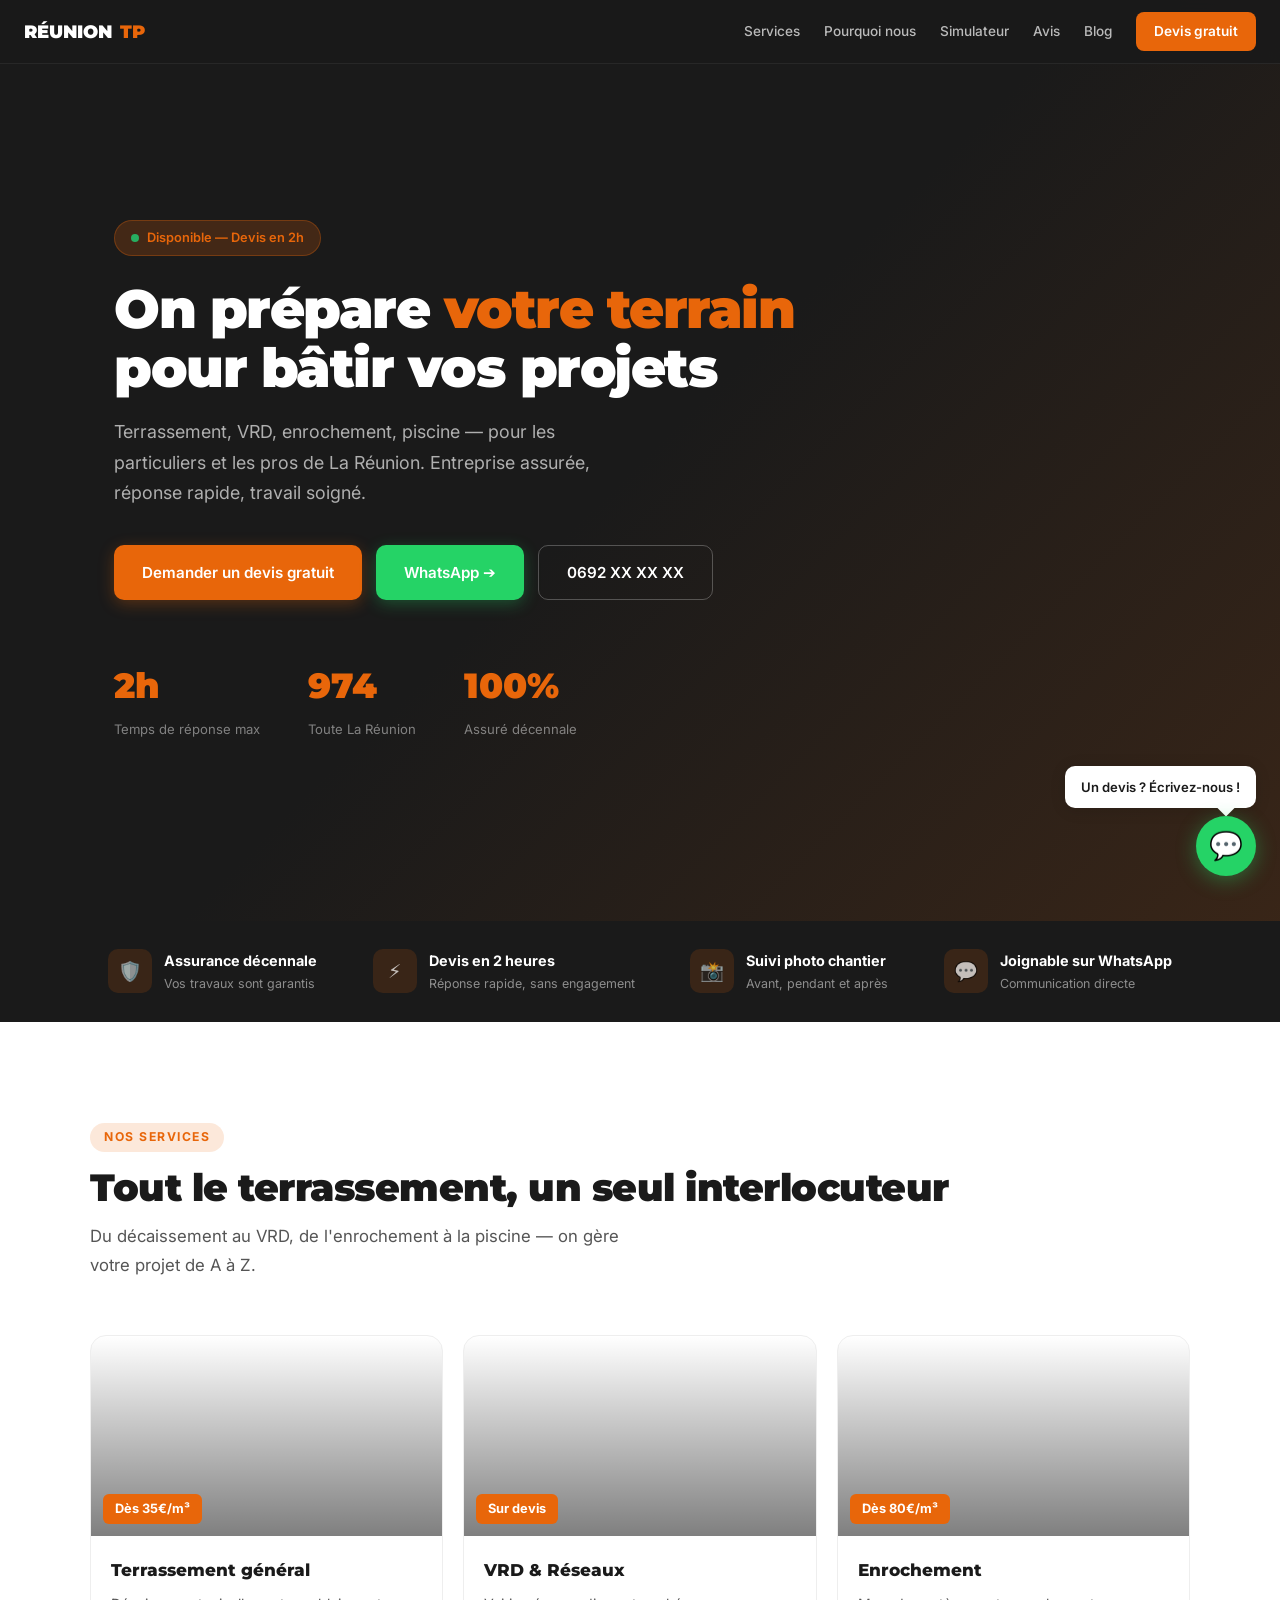
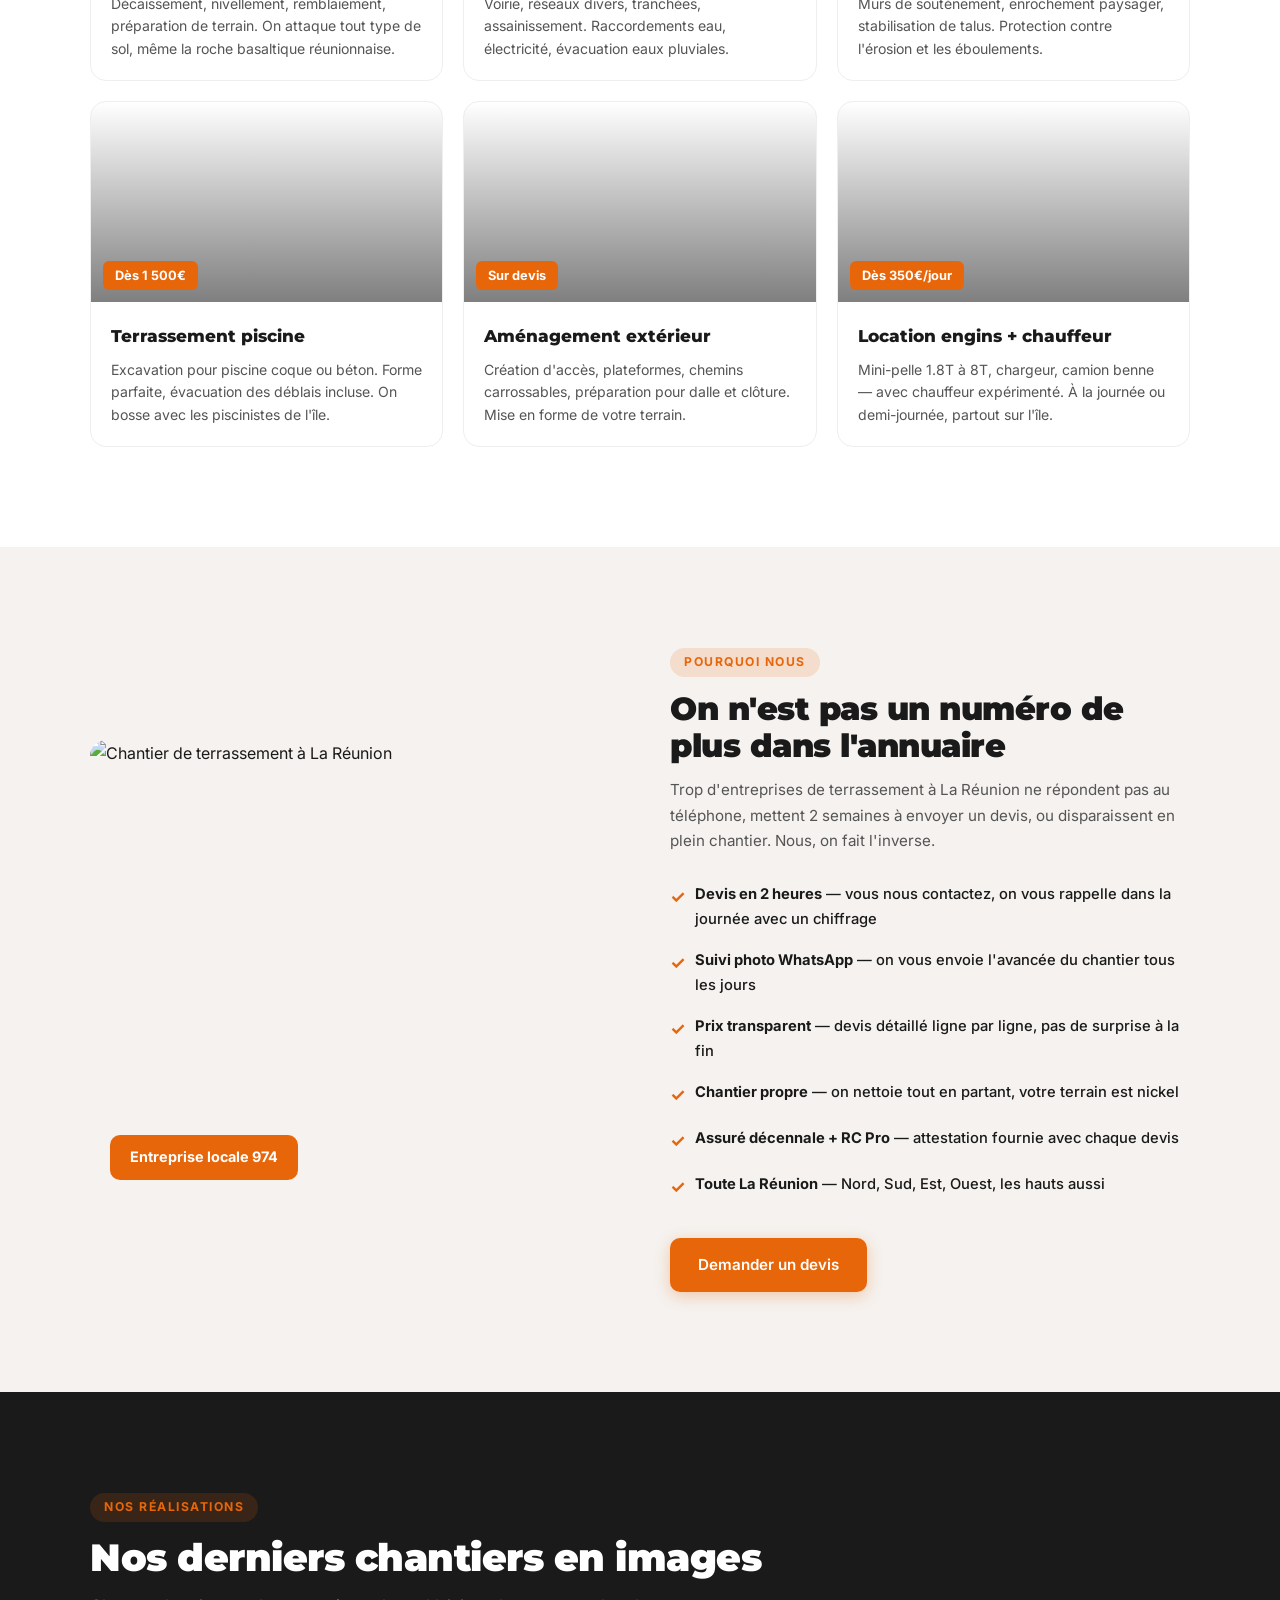
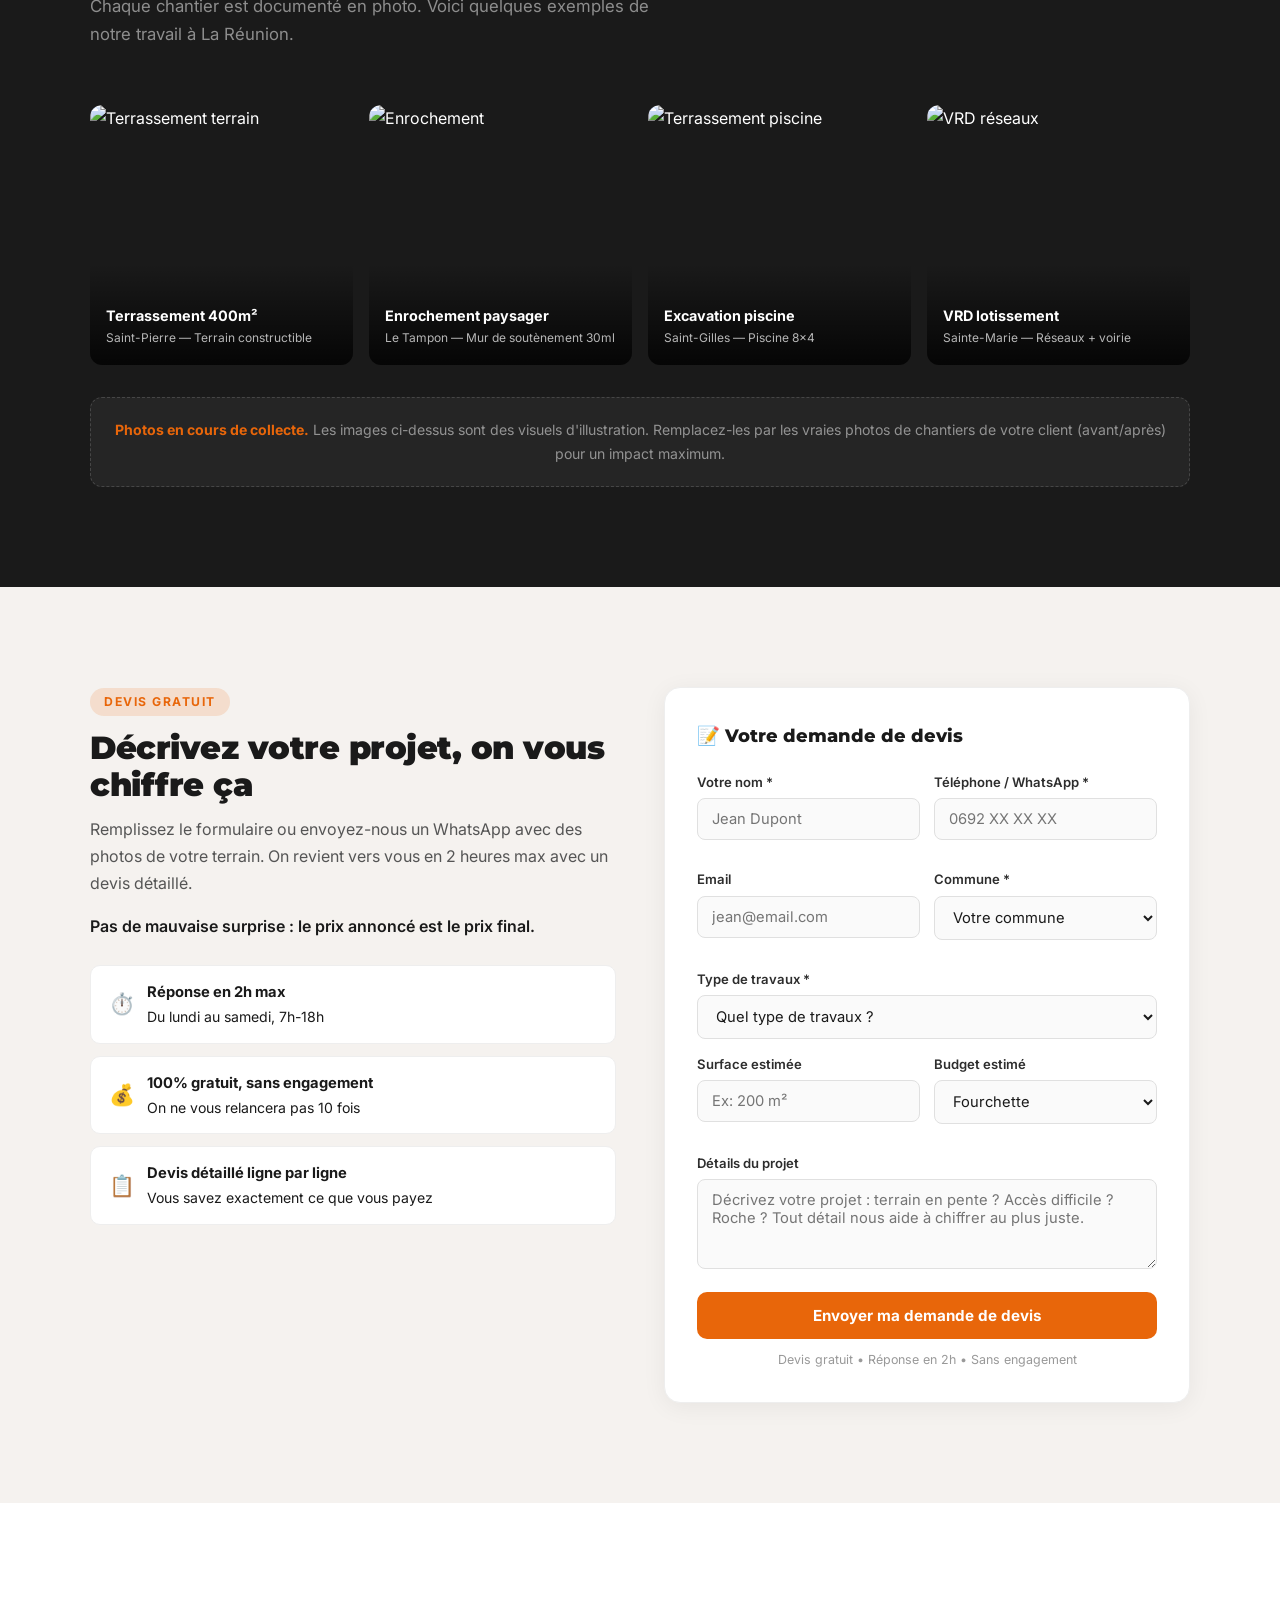
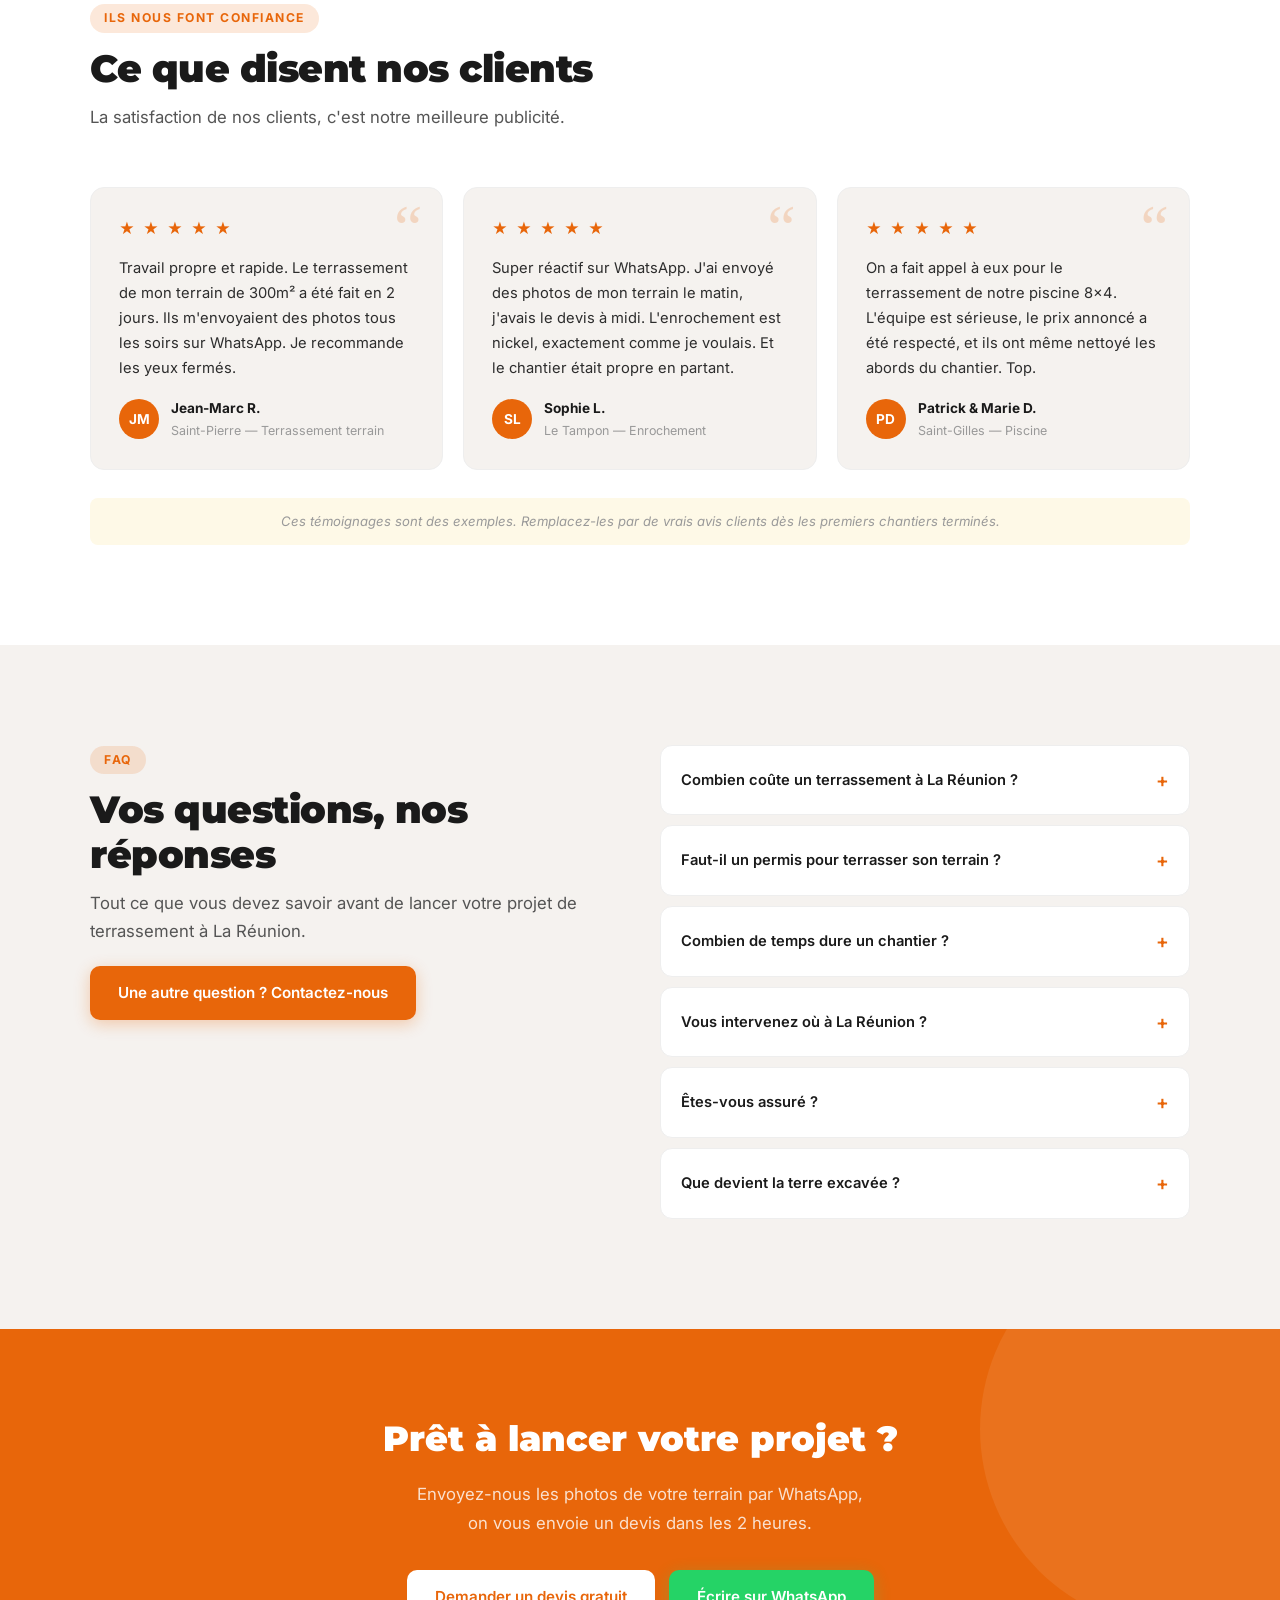
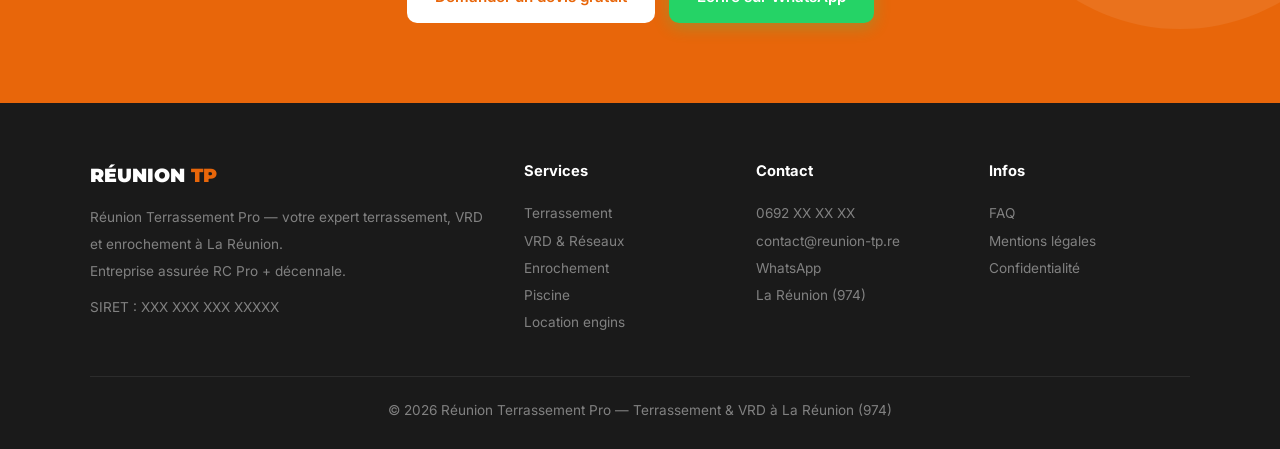
==== index.html @ 9b2e20e9 "Restore original design, update nav links only" ====
<!DOCTYPE html>
<html lang="fr">
<head>
    <meta charset="UTF-8">
    <meta name="viewport" content="width=device-width, initial-scale=1.0">
    <title>Réunion Terrassement Pro — Terrassement & VRD à La Réunion (974)</title>
    <meta name="description" content="Réunion Terrassement Pro — Expert en terrassement, VRD, enrochement et aménagement extérieur à La Réunion. Devis gratuit en 2h. Entreprise assurée et certifiée.">
    <meta name="keywords" content="terrassement réunion, terrassement 974, VRD réunion, enrochement réunion, mini pelle réunion, terrassement particulier réunion, entreprise terrassement la réunion">
    <meta property="og:title" content="Réunion Terrassement Pro — Terrassement & VRD 974">
    <meta property="og:description" content="Expert terrassement à La Réunion. Devis gratuit en 2h. Particuliers & Professionnels.">
    <meta property="og:type" content="website">
    <link rel="preconnect" href="https://fonts.googleapis.com">
    <link href="https://fonts.googleapis.com/css2?family=Inter:wght@400;500;600;700&family=Montserrat:wght@700;800;900&display=swap" rel="stylesheet">
    <style>
        :root {
            --orange: #E8660A;
            --orange-hover: #D05A08;
            --orange-light: #FF8C33;
            --orange-glow: rgba(232,102,10,0.15);
            --black: #1A1A1A;
            --dark: #2D2D2D;
            --gray: #555;
            --light-gray: #999;
            --bg: #F5F2EF;
            --white: #FFFFFF;
            --success: #27ae60;
            --radius: 12px;
        }
        * { margin: 0; padding: 0; box-sizing: border-box; }
        html { scroll-behavior: smooth; }
        body {
            font-family: 'Inter', system-ui, -apple-system, sans-serif;
            color: var(--black);
            line-height: 1.7;
            background: var(--bg);
        }

        /* ========== NAV ========== */
        .nav {
            position: fixed; top: 0; left: 0; right: 0; z-index: 1000;
            background: rgba(26,26,26,0.97);
            backdrop-filter: blur(14px);
            padding: 0 24px;
            display: flex; align-items: center; justify-content: space-between;
            height: 64px;
            border-bottom: 1px solid rgba(255,255,255,0.06);
        }
        .nav-logo {
            font-family: 'Montserrat', sans-serif; font-weight: 900; font-size: 1.15rem;
            color: white; text-decoration: none; display: flex; align-items: center; gap: 8px;
        }
        .nav-logo span { color: var(--orange); }
        .nav-links { display: flex; gap: 24px; align-items: center; }
        .nav-links a {
            color: rgba(255,255,255,0.7); text-decoration: none;
            font-size: 0.85rem; font-weight: 500; transition: color 0.2s;
        }
        .nav-links a:hover { color: var(--orange); }
        .nav-cta {
            background: var(--orange) !important; color: white !important;
            padding: 8px 18px !important; border-radius: 8px;
            font-weight: 600 !important; transition: background 0.2s !important;
        }
        .nav-cta:hover { background: var(--orange-hover) !important; }
        .nav-toggle {
            display: none; background: none; border: none;
            color: white; font-size: 1.5rem; cursor: pointer;
        }

        /* ========== HERO ========== */
        .hero {
            min-height: 100vh; display: flex; align-items: center;
            position: relative; overflow: hidden;
            background: var(--black);
        }
        .hero-bg {
            position: absolute; inset: 0;
            background: url('https://images.unsplash.com/photo-1748848436533-f7583dce22b6?w=1600&q=80') center/cover no-repeat;
            opacity: 0.35;
        }
        .hero-overlay {
            position: absolute; inset: 0;
            background: linear-gradient(135deg, rgba(26,26,26,0.92) 0%, rgba(26,26,26,0.6) 50%, rgba(232,102,10,0.15) 100%);
        }
        .hero-content {
            position: relative; z-index: 2; padding: 120px 24px 80px;
            max-width: 1100px; margin: 0 auto; width: 100%;
        }
        .hero-badge {
            display: inline-flex; align-items: center; gap: 8px;
            background: rgba(232,102,10,0.2); color: var(--orange);
            padding: 6px 16px; border-radius: 20px;
            font-size: 0.8rem; font-weight: 600;
            margin-bottom: 24px; border: 1px solid rgba(232,102,10,0.3);
        }
        .hero-badge .dot {
            width: 8px; height: 8px; background: #27ae60; border-radius: 50%;
            animation: blink 2s infinite;
        }
        @keyframes blink { 0%,100% { opacity: 1; } 50% { opacity: 0.3; } }
        .hero h1 {
            font-family: 'Montserrat', sans-serif;
            font-size: 3.4rem; font-weight: 900; color: white;
            line-height: 1.08; margin-bottom: 20px; letter-spacing: -1.5px;
            max-width: 700px;
        }
        .hero h1 .orange { color: var(--orange); }
        .hero-sub {
            font-size: 1.12rem; color: rgba(255,255,255,0.65);
            margin-bottom: 36px; max-width: 520px; line-height: 1.7;
        }
        .hero-btns { display: flex; gap: 14px; flex-wrap: wrap; }
        .btn {
            display: inline-flex; align-items: center; gap: 8px;
            padding: 14px 28px; border-radius: 10px;
            font-size: 0.95rem; font-weight: 600;
            text-decoration: none; transition: all 0.25s; cursor: pointer; border: none;
        }
        .btn-primary {
            background: var(--orange); color: white;
            box-shadow: 0 4px 16px rgba(232,102,10,0.3);
        }
        .btn-primary:hover { background: var(--orange-hover); transform: translateY(-2px); box-shadow: 0 8px 28px rgba(232,102,10,0.4); }
        .btn-wa {
            background: #25D366; color: white;
            box-shadow: 0 4px 16px rgba(37,211,102,0.3);
        }
        .btn-wa:hover { background: #1fba59; transform: translateY(-2px); }
        .btn-outline {
            background: transparent; color: white;
            border: 1.5px solid rgba(255,255,255,0.25);
        }
        .btn-outline:hover { border-color: var(--orange); color: var(--orange); }

        .hero-stats {
            margin-top: 56px; display: flex; gap: 48px; flex-wrap: wrap;
        }
        .hero-stat { text-align: left; }
        .hero-stat .val {
            font-family: 'Montserrat', sans-serif;
            font-size: 2.2rem; font-weight: 900; color: var(--orange);
        }
        .hero-stat .lbl {
            font-size: 0.82rem; color: rgba(255,255,255,0.45);
            margin-top: 2px;
        }

        /* ========== SECTION COMMON ========== */
        section { padding: 100px 24px; }
        .container { max-width: 1100px; margin: 0 auto; }
        .section-tag {
            display: inline-block; background: var(--orange-glow); color: var(--orange);
            padding: 4px 14px; border-radius: 20px;
            font-size: 0.76rem; font-weight: 700;
            text-transform: uppercase; letter-spacing: 1.5px; margin-bottom: 14px;
        }
        .section-title {
            font-family: 'Montserrat', sans-serif;
            font-size: 2.4rem; font-weight: 900; color: var(--black);
            margin-bottom: 12px; letter-spacing: -0.5px; line-height: 1.15;
        }
        .section-sub {
            color: var(--gray); font-size: 1.05rem; max-width: 560px; margin-bottom: 56px;
        }

        /* ========== BANDEAU CONFIANCE ========== */
        .trust-bar {
            background: var(--black); padding: 28px 24px;
        }
        .trust-inner {
            max-width: 1100px; margin: 0 auto;
            display: flex; justify-content: space-around; flex-wrap: wrap; gap: 20px;
        }
        .trust-item {
            display: flex; align-items: center; gap: 12px; color: rgba(255,255,255,0.7);
        }
        .trust-icon {
            width: 44px; height: 44px; border-radius: 10px;
            background: rgba(232,102,10,0.15); display: flex;
            align-items: center; justify-content: center; font-size: 1.2rem;
        }
        .trust-text .t1 { font-weight: 700; color: white; font-size: 0.9rem; }
        .trust-text .t2 { font-size: 0.78rem; color: rgba(255,255,255,0.5); }

        /* ========== SERVICES ========== */
        #services { background: var(--white); }
        .services-grid {
            display: grid; grid-template-columns: repeat(3, 1fr); gap: 20px;
        }
        .service-card {
            border-radius: 16px; overflow: hidden;
            border: 1px solid #eee; transition: all 0.3s;
            background: white; cursor: default;
        }
        .service-card:hover {
            border-color: var(--orange); transform: translateY(-6px);
            box-shadow: 0 16px 40px rgba(0,0,0,0.08);
        }
        .service-img {
            height: 200px; background-size: cover; background-position: center;
            position: relative;
        }
        .service-img::after {
            content: ''; position: absolute; inset: 0;
            background: linear-gradient(to top, rgba(0,0,0,0.5), transparent);
        }
        .service-img .service-price {
            position: absolute; bottom: 12px; left: 12px; z-index: 2;
            background: var(--orange); color: white;
            padding: 4px 12px; border-radius: 6px;
            font-size: 0.8rem; font-weight: 700;
        }
        .service-body { padding: 20px; }
        .service-body h3 {
            font-family: 'Montserrat', sans-serif;
            font-size: 1.05rem; font-weight: 800; margin-bottom: 8px;
        }
        .service-body p { color: var(--gray); font-size: 0.88rem; line-height: 1.6; }

        /* ========== SPLIT SECTION (image + texte) ========== */
        .split {
            display: grid; grid-template-columns: 1fr 1fr; gap: 60px;
            align-items: center;
        }
        .split-img {
            border-radius: 16px; overflow: hidden; position: relative;
            height: 460px;
        }
        .split-img img {
            width: 100%; height: 100%; object-fit: cover;
        }
        .split-img .badge-overlay {
            position: absolute; bottom: 20px; left: 20px;
            background: var(--orange); color: white;
            padding: 10px 20px; border-radius: 10px;
            font-weight: 700; font-size: 0.9rem;
        }
        .split-content .section-title { font-size: 2rem; }
        .split-content p { color: var(--gray); margin-bottom: 16px; font-size: 0.95rem; }
        .check-list { list-style: none; margin: 20px 0; }
        .check-list li {
            padding: 8px 0; font-size: 0.92rem; font-weight: 500;
            display: flex; align-items: flex-start; gap: 10px;
        }
        .check-list .ck {
            color: var(--orange); font-weight: 700; font-size: 1.1rem; flex-shrink: 0;
        }

        /* ========== RÉALISATIONS ========== */
        #realisations { background: var(--black); color: white; }
        #realisations .section-tag { border-color: rgba(232,102,10,0.5); }
        #realisations .section-title { color: white; }
        #realisations .section-sub { color: rgba(255,255,255,0.5); }
        .gallery { display: grid; grid-template-columns: repeat(4, 1fr); gap: 16px; }
        .gallery-item {
            border-radius: 12px; overflow: hidden; position: relative;
            height: 260px; cursor: pointer;
        }
        .gallery-item img {
            width: 100%; height: 100%; object-fit: cover;
            transition: transform 0.4s;
        }
        .gallery-item:hover img { transform: scale(1.08); }
        .gallery-item .gallery-label {
            position: absolute; bottom: 0; left: 0; right: 0;
            background: linear-gradient(to top, rgba(0,0,0,0.8), transparent);
            padding: 40px 16px 16px; color: white;
        }
        .gallery-label h4 { font-size: 0.9rem; font-weight: 700; }
        .gallery-label p { font-size: 0.75rem; opacity: 0.7; }
        .gallery-note {
            text-align: center; margin-top: 32px; padding: 20px;
            background: rgba(255,255,255,0.05); border-radius: 12px;
            border: 1px dashed rgba(255,255,255,0.15);
            color: rgba(255,255,255,0.5); font-size: 0.88rem;
        }
        .gallery-note strong { color: var(--orange); }

        /* ========== DEVIS ========== */
        #devis { background: var(--bg); position: relative; }
        .devis-wrapper {
            display: grid; grid-template-columns: 1fr 1fr; gap: 48px; align-items: start;
        }
        .devis-left .section-title { font-size: 2rem; }
        .devis-left p { color: var(--gray); margin-bottom: 16px; }
        .devis-garantie {
            margin-top: 24px; display: flex; flex-direction: column; gap: 12px;
        }
        .garantie-item {
            display: flex; align-items: center; gap: 12px;
            background: white; padding: 14px 18px; border-radius: 10px;
            border: 1px solid #eee;
        }
        .garantie-item .gi { font-size: 1.3rem; }
        .garantie-item .gt { font-size: 0.88rem; }
        .garantie-item .gt strong { display: block; font-size: 0.92rem; color: var(--black); }

        .devis-form {
            background: white; border-radius: 16px; padding: 32px;
            box-shadow: 0 4px 24px rgba(0,0,0,0.06); border: 1px solid #eee;
        }
        .devis-form h3 {
            font-family: 'Montserrat', sans-serif;
            font-weight: 800; font-size: 1.15rem; margin-bottom: 20px;
            display: flex; align-items: center; gap: 8px;
        }
        .form-row { display: grid; grid-template-columns: 1fr 1fr; gap: 14px; margin-bottom: 14px; }
        .form-group { margin-bottom: 14px; }
        .form-group label {
            display: block; font-size: 0.82rem; font-weight: 600; margin-bottom: 5px; color: var(--dark);
        }
        .form-group input, .form-group select, .form-group textarea {
            width: 100%; padding: 11px 14px; border-radius: 8px;
            border: 1.5px solid #e0e0e0; background: #fafafa;
            color: var(--black); font-size: 0.92rem; font-family: inherit;
            transition: border-color 0.2s;
        }
        .form-group input:focus, .form-group select:focus, .form-group textarea:focus {
            outline: none; border-color: var(--orange); background: white;
        }
        .form-group textarea { resize: vertical; min-height: 90px; }
        .form-submit {
            background: var(--orange); color: white; border: none;
            padding: 14px 28px; border-radius: 10px;
            font-size: 0.95rem; font-weight: 700; cursor: pointer;
            width: 100%; transition: background 0.2s; font-family: inherit;
        }
        .form-submit:hover { background: var(--orange-hover); }
        .form-note { text-align: center; margin-top: 10px; font-size: 0.78rem; color: var(--light-gray); }

        /* ========== AVIS ========== */
        #avis { background: white; }
        .avis-grid { display: grid; grid-template-columns: repeat(3, 1fr); gap: 20px; }
        .avis-card {
            background: var(--bg); border-radius: 14px; padding: 28px;
            border: 1px solid #eee; position: relative;
        }
        .avis-card::before {
            content: '\201C'; font-size: 4rem; color: var(--orange);
            opacity: 0.2; position: absolute; top: 8px; right: 20px;
            font-family: serif; line-height: 1;
        }
        .avis-stars { color: var(--orange); font-size: 0.95rem; margin-bottom: 14px; letter-spacing: 2px; }
        .avis-text { font-size: 0.92rem; color: var(--dark); margin-bottom: 16px; line-height: 1.7; }
        .avis-author {
            display: flex; align-items: center; gap: 12px;
        }
        .avis-avatar {
            width: 40px; height: 40px; border-radius: 50%;
            background: var(--orange); color: white;
            display: flex; align-items: center; justify-content: center;
            font-weight: 700; font-size: 0.85rem;
        }
        .avis-name { font-weight: 700; font-size: 0.85rem; }
        .avis-loc { font-size: 0.78rem; color: var(--light-gray); }

        /* ========== FAQ ========== */
        #faq { background: var(--bg); }
        .faq-grid { display: grid; grid-template-columns: 1fr 1fr; gap: 40px; align-items: start; }
        .faq-left { position: sticky; top: 100px; }
        .faq-list {}
        .faq-item {
            background: white; border-radius: 12px; margin-bottom: 10px;
            border: 1px solid #eee; overflow: hidden;
        }
        .faq-question {
            padding: 18px 20px; font-weight: 600; font-size: 0.92rem;
            cursor: pointer; display: flex; justify-content: space-between;
            align-items: center; transition: color 0.2s;
        }
        .faq-question:hover { color: var(--orange); }
        .faq-question .arrow { transition: transform 0.3s; font-size: 1.2rem; color: var(--orange); }
        .faq-question.open .arrow { transform: rotate(45deg); }
        .faq-answer {
            padding: 0 20px; max-height: 0; overflow: hidden;
            transition: max-height 0.3s ease, padding 0.3s ease;
            color: var(--gray); font-size: 0.88rem; line-height: 1.7;
        }
        .faq-answer.open { max-height: 400px; padding: 0 20px 20px; }

        /* ========== CTA FINAL ========== */
        .cta-final {
            background: var(--orange); padding: 80px 24px; text-align: center;
            position: relative; overflow: hidden;
        }
        .cta-final::before {
            content: ''; position: absolute;
            top: -100px; right: -100px;
            width: 400px; height: 400px;
            background: rgba(255,255,255,0.08); border-radius: 50%;
        }
        .cta-final h2 {
            font-family: 'Montserrat', sans-serif;
            font-size: 2.2rem; font-weight: 900; color: white;
            margin-bottom: 12px; position: relative;
        }
        .cta-final p {
            color: rgba(255,255,255,0.8); font-size: 1.05rem;
            margin-bottom: 32px; position: relative;
        }
        .cta-final .btn { position: relative; }
        .btn-white {
            background: white; color: var(--orange);
        }
        .btn-white:hover { background: #f5f5f5; transform: translateY(-2px); }

        /* ========== FOOTER ========== */
        .footer {
            background: var(--black); color: rgba(255,255,255,0.6); padding: 56px 24px 24px;
        }
        .footer-grid {
            max-width: 1100px; margin: 0 auto;
            display: grid; grid-template-columns: 2fr 1fr 1fr 1fr;
            gap: 32px; margin-bottom: 40px;
        }
        .footer h4 {
            color: white; font-weight: 700; margin-bottom: 16px; font-size: 0.92rem;
        }
        .footer p, .footer a {
            font-size: 0.85rem; color: rgba(255,255,255,0.45);
            text-decoration: none; line-height: 2; display: block;
        }
        .footer a:hover { color: var(--orange); }
        .footer-logo {
            font-family: 'Montserrat', sans-serif;
            font-weight: 900; font-size: 1.2rem; color: white; margin-bottom: 12px;
        }
        .footer-logo span { color: var(--orange); }
        .footer-bottom {
            max-width: 1100px; margin: 0 auto;
            border-top: 1px solid rgba(255,255,255,0.08);
            padding-top: 20px; text-align: center; font-size: 0.75rem;
        }

        /* ========== WHATSAPP FLOAT ========== */
        .whatsapp-float {
            position: fixed; bottom: 24px; right: 24px; z-index: 999;
            background: #25D366; color: white;
            width: 60px; height: 60px; border-radius: 50%;
            display: flex; align-items: center; justify-content: center;
            font-size: 1.7rem; text-decoration: none;
            box-shadow: 0 4px 20px rgba(37,211,102,0.4);
            transition: transform 0.2s; animation: wapulse 2.5s infinite;
        }
        .whatsapp-float:hover { transform: scale(1.1); }
        @keyframes wapulse {
            0%,100% { box-shadow: 0 4px 16px rgba(37,211,102,0.4); }
            50% { box-shadow: 0 4px 28px rgba(37,211,102,0.6); }
        }
        .wa-tooltip {
            position: fixed; bottom: 92px; right: 24px; z-index: 998;
            background: white; color: var(--black);
            padding: 10px 16px; border-radius: 10px;
            font-size: 0.82rem; font-weight: 600;
            box-shadow: 0 2px 16px rgba(0,0,0,0.12);
            animation: fadeUp 0.5s ease 2s both;
        }
        .wa-tooltip::after {
            content: ''; position: absolute; bottom: -6px; right: 24px;
            width: 12px; height: 12px; background: white;
            transform: rotate(45deg);
        }
        @keyframes fadeUp { from { opacity:0; transform:translateY(8px); } to { opacity:1; transform:translateY(0); } }

        /* ========== RESPONSIVE ========== */
        @media (max-width: 900px) {
            .services-grid { grid-template-columns: repeat(2, 1fr); }
            .gallery { grid-template-columns: repeat(2, 1fr); }
            .split { grid-template-columns: 1fr; gap: 32px; }
            .split-img { height: 300px; }
            .devis-wrapper { grid-template-columns: 1fr; }
            .avis-grid { grid-template-columns: 1fr; }
            .faq-grid { grid-template-columns: 1fr; }
            .faq-left { position: static; }
            .footer-grid { grid-template-columns: 1fr 1fr; }
        }
        @media (max-width: 640px) {
            .nav-links { display: none; }
            .nav-links.open {
                display: flex; flex-direction: column;
                position: absolute; top: 64px; left: 0; right: 0;
                background: rgba(26,26,26,0.98); padding: 20px 24px; gap: 14px;
            }
            .nav-toggle { display: block; }
            .hero h1 { font-size: 2.1rem; }
            .hero-sub { font-size: 0.98rem; }
            .hero-stats { gap: 24px; }
            .hero-stat .val { font-size: 1.6rem; }
            section { padding: 60px 16px; }
            .section-title { font-size: 1.7rem; }
            .services-grid { grid-template-columns: 1fr; }
            .gallery { grid-template-columns: 1fr 1fr; }
            .gallery-item { height: 180px; }
            .form-row { grid-template-columns: 1fr; }
            .footer-grid { grid-template-columns: 1fr; }
            .trust-inner { flex-direction: column; align-items: flex-start; gap: 14px; padding: 0 8px; }
            .cta-final h2 { font-size: 1.6rem; }
        }
    </style>
</head>
<body>

<!-- ===== NAV ===== -->
<nav class="nav">
    <a href="#" class="nav-logo">RÉUNION <span>TP</span></a>
    <button class="nav-toggle" onclick="document.querySelector('.nav-links').classList.toggle('open')">&#9776;</button>
    <div class="nav-links">
        <a href="#services">Services</a>
        <a href="#pourquoi">Pourquoi nous</a>
        <a href="simulateur-prix.html">Simulateur</a>
        <a href="#avis">Avis</a>
        <a href="blog/prix-terrassement-reunion.html">Blog</a>
        <a href="devis.html" class="nav-cta">Devis gratuit</a>
    </div>
</nav>

<!-- ===== HERO ===== -->
<section class="hero">
    <div class="hero-bg"></div>
    <div class="hero-overlay"></div>
    <div class="hero-content">
        <div class="hero-badge"><span class="dot"></span> Disponible — Devis en 2h</div>
        <h1>On prépare <span class="orange">votre terrain</span> pour bâtir vos projets</h1>
        <p class="hero-sub">Terrassement, VRD, enrochement, piscine — pour les particuliers et les pros de La Réunion. Entreprise assurée, réponse rapide, travail soigné.</p>
        <div class="hero-btns">
            <a href="#devis" class="btn btn-primary">Demander un devis gratuit</a>
            <a href="https://wa.me/262692XXXXXX?text=Bonjour%2C%20je%20souhaite%20un%20devis%20pour%20un%20terrassement%20%C3%A0%20La%20R%C3%A9union." class="btn btn-wa">WhatsApp &#10132;</a>
            <a href="tel:+262692XXXXXX" class="btn btn-outline">0692 XX XX XX</a>
        </div>
        <div class="hero-stats">
            <div class="hero-stat">
                <div class="val">2h</div>
                <div class="lbl">Temps de réponse max</div>
            </div>
            <div class="hero-stat">
                <div class="val">974</div>
                <div class="lbl">Toute La Réunion</div>
            </div>
            <div class="hero-stat">
                <div class="val">100%</div>
                <div class="lbl">Assuré décennale</div>
            </div>
        </div>
    </div>
</section>

<!-- ===== BANDEAU CONFIANCE ===== -->
<div class="trust-bar">
    <div class="trust-inner">
        <div class="trust-item">
            <div class="trust-icon">🛡️</div>
            <div class="trust-text">
                <div class="t1">Assurance décennale</div>
                <div class="t2">Vos travaux sont garantis</div>
            </div>
        </div>
        <div class="trust-item">
            <div class="trust-icon">⚡</div>
            <div class="trust-text">
                <div class="t1">Devis en 2 heures</div>
                <div class="t2">Réponse rapide, sans engagement</div>
            </div>
        </div>
        <div class="trust-item">
            <div class="trust-icon">📸</div>
            <div class="trust-text">
                <div class="t1">Suivi photo chantier</div>
                <div class="t2">Avant, pendant et après</div>
            </div>
        </div>
        <div class="trust-item">
            <div class="trust-icon">💬</div>
            <div class="trust-text">
                <div class="t1">Joignable sur WhatsApp</div>
                <div class="t2">Communication directe</div>
            </div>
        </div>
    </div>
</div>

<!-- ===== SERVICES ===== -->
<section id="services">
    <div class="container">
        <div class="section-tag">Nos services</div>
        <h2 class="section-title">Tout le terrassement, un seul interlocuteur</h2>
        <p class="section-sub">Du décaissement au VRD, de l'enrochement à la piscine — on gère votre projet de A à Z.</p>

        <div class="services-grid">
            <div class="service-card">
                <div class="service-img" style="background-image:url('https://images.unsplash.com/photo-1652922660696-60c68ec51582?w=600&q=80');">
                    <span class="service-price">Dès 35€/m³</span>
                </div>
                <div class="service-body">
                    <h3>Terrassement général</h3>
                    <p>Décaissement, nivellement, remblaiement, préparation de terrain. On attaque tout type de sol, même la roche basaltique réunionnaise.</p>
                </div>
            </div>
            <div class="service-card">
                <div class="service-img" style="background-image:url('https://images.unsplash.com/photo-1772600110243-f4e1349259b6?w=600&q=80');">
                    <span class="service-price">Sur devis</span>
                </div>
                <div class="service-body">
                    <h3>VRD & Réseaux</h3>
                    <p>Voirie, réseaux divers, tranchées, assainissement. Raccordements eau, électricité, évacuation eaux pluviales.</p>
                </div>
            </div>
            <div class="service-card">
                <div class="service-img" style="background-image:url('https://images.unsplash.com/photo-1767263318272-01a10851d5d2?w=600&q=80');">
                    <span class="service-price">Dès 80€/m³</span>
                </div>
                <div class="service-body">
                    <h3>Enrochement</h3>
                    <p>Murs de soutènement, enrochement paysager, stabilisation de talus. Protection contre l'érosion et les éboulements.</p>
                </div>
            </div>
            <div class="service-card">
                <div class="service-img" style="background-image:url('https://images.unsplash.com/photo-1766595680992-31635890cf70?w=600&q=80');">
                    <span class="service-price">Dès 1 500€</span>
                </div>
                <div class="service-body">
                    <h3>Terrassement piscine</h3>
                    <p>Excavation pour piscine coque ou béton. Forme parfaite, évacuation des déblais incluse. On bosse avec les piscinistes de l'île.</p>
                </div>
            </div>
            <div class="service-card">
                <div class="service-img" style="background-image:url('https://images.unsplash.com/photo-1690719495572-bc42843eae29?w=600&q=80');">
                    <span class="service-price">Sur devis</span>
                </div>
                <div class="service-body">
                    <h3>Aménagement extérieur</h3>
                    <p>Création d'accès, plateformes, chemins carrossables, préparation pour dalle et clôture. Mise en forme de votre terrain.</p>
                </div>
            </div>
            <div class="service-card">
                <div class="service-img" style="background-image:url('https://images.unsplash.com/photo-1759950345011-ee5a96640e00?w=600&q=80');">
                    <span class="service-price">Dès 350€/jour</span>
                </div>
                <div class="service-body">
                    <h3>Location engins + chauffeur</h3>
                    <p>Mini-pelle 1.8T à 8T, chargeur, camion benne — avec chauffeur expérimenté. À la journée ou demi-journée, partout sur l'île.</p>
                </div>
            </div>
        </div>
    </div>
</section>

<!-- ===== POURQUOI NOUS (SPLIT) ===== -->
<section id="pourquoi" style="background:var(--bg);">
    <div class="container">
        <div class="split">
            <div class="split-img">
                <img src="https://images.unsplash.com/photo-1640213011613-b5d095e3993b?w=800&q=80" alt="Chantier de terrassement à La Réunion">
                <div class="badge-overlay">Entreprise locale 974</div>
            </div>
            <div class="split-content">
                <div class="section-tag">Pourquoi nous</div>
                <h2 class="section-title">On n'est pas un numéro de plus dans l'annuaire</h2>
                <p>Trop d'entreprises de terrassement à La Réunion ne répondent pas au téléphone, mettent 2 semaines à envoyer un devis, ou disparaissent en plein chantier. Nous, on fait l'inverse.</p>
                <ul class="check-list">
                    <li><span class="ck">&#10003;</span> <span><strong>Devis en 2 heures</strong> — vous nous contactez, on vous rappelle dans la journée avec un chiffrage</span></li>
                    <li><span class="ck">&#10003;</span> <span><strong>Suivi photo WhatsApp</strong> — on vous envoie l'avancée du chantier tous les jours</span></li>
                    <li><span class="ck">&#10003;</span> <span><strong>Prix transparent</strong> — devis détaillé ligne par ligne, pas de surprise à la fin</span></li>
                    <li><span class="ck">&#10003;</span> <span><strong>Chantier propre</strong> — on nettoie tout en partant, votre terrain est nickel</span></li>
                    <li><span class="ck">&#10003;</span> <span><strong>Assuré décennale + RC Pro</strong> — attestation fournie avec chaque devis</span></li>
                    <li><span class="ck">&#10003;</span> <span><strong>Toute La Réunion</strong> — Nord, Sud, Est, Ouest, les hauts aussi</span></li>
                </ul>
                <a href="#devis" class="btn btn-primary" style="margin-top:8px;">Demander un devis</a>
            </div>
        </div>
    </div>
</section>

<!-- ===== RÉALISATIONS ===== -->
<section id="realisations">
    <div class="container">
        <div class="section-tag">Nos réalisations</div>
        <h2 class="section-title">Nos derniers chantiers en images</h2>
        <p class="section-sub">Chaque chantier est documenté en photo. Voici quelques exemples de notre travail à La Réunion.</p>

        <div class="gallery">
            <div class="gallery-item">
                <img src="https://images.unsplash.com/photo-1763624578810-5ac518e4fd4c?w=500&q=80" alt="Terrassement terrain">
                <div class="gallery-label">
                    <h4>Terrassement 400m²</h4>
                    <p>Saint-Pierre — Terrain constructible</p>
                </div>
            </div>
            <div class="gallery-item">
                <img src="https://images.unsplash.com/photo-1671022412547-75c4cb01f47e?w=500&q=80" alt="Enrochement">
                <div class="gallery-label">
                    <h4>Enrochement paysager</h4>
                    <p>Le Tampon — Mur de soutènement 30ml</p>
                </div>
            </div>
            <div class="gallery-item">
                <img src="https://images.unsplash.com/photo-1770175960229-dd21e8cf950a?w=500&q=80" alt="Terrassement piscine">
                <div class="gallery-label">
                    <h4>Excavation piscine</h4>
                    <p>Saint-Gilles — Piscine 8x4</p>
                </div>
            </div>
            <div class="gallery-item">
                <img src="https://images.unsplash.com/photo-1751054793948-eec57770d73f?w=500&q=80" alt="VRD réseaux">
                <div class="gallery-label">
                    <h4>VRD lotissement</h4>
                    <p>Sainte-Marie — Réseaux + voirie</p>
                </div>
            </div>
        </div>

        <div class="gallery-note">
            <strong>Photos en cours de collecte.</strong> Les images ci-dessus sont des visuels d'illustration. Remplacez-les par les vraies photos de chantiers de votre client (avant/après) pour un impact maximum.
        </div>
    </div>
</section>

<!-- ===== DEVIS ===== -->
<section id="devis">
    <div class="container">
        <div class="devis-wrapper">
            <div class="devis-left">
                <div class="section-tag">Devis gratuit</div>
                <h2 class="section-title">Décrivez votre projet, on vous chiffre ça</h2>
                <p>Remplissez le formulaire ou envoyez-nous un WhatsApp avec des photos de votre terrain. On revient vers vous en 2 heures max avec un devis détaillé.</p>
                <p style="font-weight:600;color:var(--black);">Pas de mauvaise surprise : le prix annoncé est le prix final.</p>

                <div class="devis-garantie">
                    <div class="garantie-item">
                        <span class="gi">⏱️</span>
                        <div class="gt">
                            <strong>Réponse en 2h max</strong>
                            Du lundi au samedi, 7h-18h
                        </div>
                    </div>
                    <div class="garantie-item">
                        <span class="gi">💰</span>
                        <div class="gt">
                            <strong>100% gratuit, sans engagement</strong>
                            On ne vous relancera pas 10 fois
                        </div>
                    </div>
                    <div class="garantie-item">
                        <span class="gi">📋</span>
                        <div class="gt">
                            <strong>Devis détaillé ligne par ligne</strong>
                            Vous savez exactement ce que vous payez
                        </div>
                    </div>
                </div>
            </div>

            <div class="devis-form">
                <h3>📝 Votre demande de devis</h3>
                <div class="form-row">
                    <div class="form-group">
                        <label>Votre nom *</label>
                        <input type="text" placeholder="Jean Dupont" required>
                    </div>
                    <div class="form-group">
                        <label>Téléphone / WhatsApp *</label>
                        <input type="tel" placeholder="0692 XX XX XX" required>
                    </div>
                </div>
                <div class="form-row">
                    <div class="form-group">
                        <label>Email</label>
                        <input type="email" placeholder="jean@email.com">
                    </div>
                    <div class="form-group">
                        <label>Commune *</label>
                        <select required>
                            <option value="">Votre commune</option>
                            <option>Saint-Denis</option><option>Saint-Paul</option>
                            <option>Saint-Pierre</option><option>Le Tampon</option>
                            <option>Saint-André</option><option>Saint-Louis</option>
                            <option>Saint-Leu</option><option>Saint-Joseph</option>
                            <option>Sainte-Marie</option><option>Sainte-Suzanne</option>
                            <option>L'Étang-Salé</option><option>Les Avirons</option>
                            <option>Petite-�Nle</option><option>La Possession</option>
                            <option>Le Port</option><option>Saint-Benoît</option>
                            <option>Bras-Panon</option><option>Cilaos</option>
                            <option>Salazie</option><option>Sainte-Rose</option>
                            <option>Trois-Bassins</option><option>Entre-Deux</option>
                            <option>Plaine des Palmistes</option><option>Autre</option>
                        </select>
                    </div>
                </div>
                <div class="form-group">
                    <label>Type de travaux *</label>
                    <select required>
                        <option value="">Quel type de travaux ?</option>
                        <option>Terrassement terrain</option>
                        <option>Terrassement piscine</option>
                        <option>VRD / Assainissement</option>
                        <option>Enrochement / Soutènement</option>
                        <option>Aménagement extérieur</option>
                        <option>Location engin + chauffeur</option>
                        <option>Démolition</option>
                        <option>Autre</option>
                    </select>
                </div>
                <div class="form-row">
                    <div class="form-group">
                        <label>Surface estimée</label>
                        <input type="text" placeholder="Ex: 200 m²">
                    </div>
                    <div class="form-group">
                        <label>Budget estimé</label>
                        <select>
                            <option value="">Fourchette</option>
                            <option>Moins de 2 000€</option>
                            <option>2 000€ - 5 000€</option>
                            <option>5 000€ - 10 000€</option>
                            <option>10 000€ - 20 000€</option>
                            <option>Plus de 20 000€</option>
                            <option>Aucune idée</option>
                        </select>
                    </div>
                </div>
                <div class="form-group">
                    <label>Détails du projet</label>
                    <textarea placeholder="Décrivez votre projet : terrain en pente ? Accès difficile ? Roche ? Tout détail nous aide à chiffrer au plus juste."></textarea>
                </div>
                <button type="submit" class="form-submit" onclick="submitDevis(event)">Envoyer ma demande de devis</button>
                <p class="form-note">Devis gratuit • Réponse en 2h • Sans engagement</p>
            </div>
        </div>
    </div>
</section>

<!-- ===== AVIS ===== -->
<section id="avis">
    <div class="container">
        <div class="section-tag">Ils nous font confiance</div>
        <h2 class="section-title">Ce que disent nos clients</h2>
        <p class="section-sub">La satisfaction de nos clients, c'est notre meilleure publicité.</p>

        <div class="avis-grid">
            <div class="avis-card">
                <div class="avis-stars">★ ★ ★ ★ ★</div>
                <div class="avis-text">Travail propre et rapide. Le terrassement de mon terrain de 300m² a été fait en 2 jours. Ils m'envoyaient des photos tous les soirs sur WhatsApp. Je recommande les yeux fermés.</div>
                <div class="avis-author">
                    <div class="avis-avatar">JM</div>
                    <div>
                        <div class="avis-name">Jean-Marc R.</div>
                        <div class="avis-loc">Saint-Pierre — Terrassement terrain</div>
                    </div>
                </div>
            </div>
            <div class="avis-card">
                <div class="avis-stars">★ ★ ★ ★ ★</div>
                <div class="avis-text">Super réactif sur WhatsApp. J'ai envoyé des photos de mon terrain le matin, j'avais le devis à midi. L'enrochement est nickel, exactement comme je voulais. Et le chantier était propre en partant.</div>
                <div class="avis-author">
                    <div class="avis-avatar">SL</div>
                    <div>
                        <div class="avis-name">Sophie L.</div>
                        <div class="avis-loc">Le Tampon — Enrochement</div>
                    </div>
                </div>
            </div>
            <div class="avis-card">
                <div class="avis-stars">★ ★ ★ ★ ★</div>
                <div class="avis-text">On a fait appel à eux pour le terrassement de notre piscine 8x4. L'équipe est sérieuse, le prix annoncé a été respecté, et ils ont même nettoyé les abords du chantier. Top.</div>
                <div class="avis-author">
                    <div class="avis-avatar">PD</div>
                    <div>
                        <div class="avis-name">Patrick & Marie D.</div>
                        <div class="avis-loc">Saint-Gilles — Piscine</div>
                    </div>
                </div>
            </div>
        </div>
        <p style="text-align:center;margin-top:28px;color:var(--light-gray);font-size:0.82rem;background:#fef9e7;padding:12px;border-radius:8px;display:inline-block;margin-left:auto;margin-right:auto;width:100%;">
            <em>Ces témoignages sont des exemples. Remplacez-les par de vrais avis clients dès les premiers chantiers terminés.</em>
        </p>
    </div>
</section>

<!-- ===== FAQ ===== -->
<section id="faq">
    <div class="container">
        <div class="faq-grid">
            <div class="faq-left">
                <div class="section-tag">FAQ</div>
                <h2 class="section-title">Vos questions, nos réponses</h2>
                <p class="section-sub" style="margin-bottom:20px;">Tout ce que vous devez savoir avant de lancer votre projet de terrassement à La Réunion.</p>
                <a href="#devis" class="btn btn-primary">Une autre question ? Contactez-nous</a>
            </div>
            <div class="faq-list">
                <div class="faq-item">
                    <div class="faq-question" onclick="toggleFaq(this)">
                        Combien coûte un terrassement à La Réunion ?
                        <span class="arrow">+</span>
                    </div>
                    <div class="faq-answer">Le prix dépend de la surface, du type de sol (terre meuble ou roche basaltique) et de l'accessibilité. En moyenne : 25€ à 55€/m³ pour un terrassement classique. Pour un terrain de 200m² avec 50cm de décaissement, comptez entre 3 000€ et 6 000€. On vous chiffre ça précisément en 2h.</div>
                </div>
                <div class="faq-item">
                    <div class="faq-question" onclick="toggleFaq(this)">
                        Faut-il un permis pour terrasser son terrain ?
                        <span class="arrow">+</span>
                    </div>
                    <div class="faq-answer">Si le terrassement est lié à un permis de construire, vous êtes couvert. Pour un terrassement seul (nivellement, création de plateforme), une déclaration préalable en mairie peut être nécessaire si la modification dépasse 2m de hauteur. On vous guide dans les démarches.</div>
                </div>
                <div class="faq-item">
                    <div class="faq-question" onclick="toggleFaq(this)">
                        Combien de temps dure un chantier ?
                        <span class="arrow">+</span>
                    </div>
                    <div class="faq-answer">Terrassement maison : 2 à 5 jours. Piscine : 1 à 2 jours. Enrochement : 3 à 7 jours selon la longueur. On vous donne un planning précis avant de démarrer.</div>
                </div>
                <div class="faq-item">
                    <div class="faq-question" onclick="toggleFaq(this)">
                        Vous intervenez où à La Réunion ?
                        <span class="arrow">+</span>
                    </div>
                    <div class="faq-answer">Partout sur l'île : Nord (Saint-Denis, Sainte-Marie), Est (Saint-André, Saint-Benoît), Sud (Saint-Pierre, Le Tampon, Saint-Louis) et Ouest (Saint-Paul, Saint-Leu, L'Étang-Salé). On monte aussi dans les hauts.</div>
                </div>
                <div class="faq-item">
                    <div class="faq-question" onclick="toggleFaq(this)">
                        Êtes-vous assuré ?
                        <span class="arrow">+</span>
                    </div>
                    <div class="faq-answer">Oui, RC Pro + garantie décennale. On fournit systématiquement nos attestations d'assurance avec chaque devis. C'est pas négociable pour nous — et ça devrait pas l'être pour vous non plus.</div>
                </div>
                <div class="faq-item">
                    <div class="faq-question" onclick="toggleFaq(this)">
                        Que devient la terre excavée ?
                        <span class="arrow">+</span>
                    </div>
                    <div class="faq-answer">Soit réutilisée sur place (remblai, nivellement), soit évacuée vers un centre agréé. Si c'est de la bonne terre végétale, on peut la valoriser. L'évacuation est toujours incluse dans nos devis quand elle est nécessaire.</div>
                </div>
            </div>
        </div>
    </div>
</section>

<!-- ===== CTA FINAL ===== -->
<div class="cta-final">
    <h2>Prêt à lancer votre projet ?</h2>
    <p>Envoyez-nous les photos de votre terrain par WhatsApp,<br>on vous envoie un devis dans les 2 heures.</p>
    <div style="display:flex;gap:14px;justify-content:center;flex-wrap:wrap;">
        <a href="#devis" class="btn btn-white">Demander un devis gratuit</a>
        <a href="https://wa.me/262692XXXXXX?text=Bonjour%2C%20je%20souhaite%20un%20devis%20pour%20des%20travaux%20de%20terrassement." class="btn btn-wa">Écrire sur WhatsApp</a>
    </div>
</div>

<!-- ===== FOOTER ===== -->
<footer class="footer">
    <div class="footer-grid">
        <div>
            <div class="footer-logo">RÉUNION <span>TP</span></div>
            <p>Réunion Terrassement Pro — votre expert terrassement, VRD et enrochement à La Réunion.</p>
            <p>Entreprise assurée RC Pro + décennale.</p>
            <p style="margin-top:8px;">SIRET : XXX XXX XXX XXXXX</p>
        </div>
        <div>
            <h4>Services</h4>
            <a href="#services">Terrassement</a>
            <a href="#services">VRD & Réseaux</a>
            <a href="#services">Enrochement</a>
            <a href="#services">Piscine</a>
            <a href="#services">Location engins</a>
        </div>
        <div>
            <h4>Contact</h4>
            <a href="tel:+262692XXXXXX">0692 XX XX XX</a>
            <a href="mailto:contact@reunion-tp.re">contact@reunion-tp.re</a>
            <a href="https://wa.me/262692XXXXXX">WhatsApp</a>
            <p>La Réunion (974)</p>
        </div>
        <div>
            <h4>Infos</h4>
            <a href="#faq">FAQ</a>
            <a href="#">Mentions légales</a>
            <a href="#">Confidentialité</a>
        </div>
    </div>
    <div class="footer-bottom">
        <p>© 2026 Réunion Terrassement Pro — Terrassement & VRD à La Réunion (974)</p>
    </div>
</footer>

<!-- ===== WHATSAPP FLOAT ===== -->
<a href="https://wa.me/262692XXXXXX?text=Bonjour%2C%20je%20souhaite%20un%20devis%20pour%20des%20travaux%20de%20terrassement%20%C3%A0%20La%20R%C3%A9union." class="whatsapp-float" title="WhatsApp" aria-label="WhatsApp">💬</a>
<div class="wa-tooltip">Un devis ? Écrivez-nous !</div>

<script>
function toggleFaq(el) {
    const answer = el.nextElementSibling;
    const isOpen = answer.classList.contains('open');
    document.querySelectorAll('.faq-answer').forEach(a => a.classList.remove('open'));
    document.querySelectorAll('.faq-question').forEach(q => q.classList.remove('open'));
    if (!isOpen) { answer.classList.add('open'); el.classList.add('open'); }
}
function submitDevis(e) {
    e.preventDefault();
    const form = document.querySelector('.devis-form');
    const inputs = form.querySelectorAll('input[required], select[required]');
    let valid = true;
    inputs.forEach(input => {
        if (!input.value.trim()) { input.style.borderColor = '#c0392b'; valid = false; }
        else { input.style.borderColor = '#e0e0e0'; }
    });
    if (valid) {
        const btn = form.querySelector('.form-submit');
        btn.textContent = '✓ Demande envoyée !';
        btn.style.background = '#27ae60';
        btn.disabled = true;
        setTimeout(() => { btn.textContent = 'Envoyer ma demande de devis'; btn.style.background = ''; btn.disabled = false; }, 4000);
    }
}
document.querySelectorAll('a[href^="#"]').forEach(anchor => {
    anchor.addEventListener('click', function(e) {
        const target = document.querySelector(this.getAttribute('href'));
        if (target) { e.preventDefault(); target.scrollIntoView({ behavior: 'smooth', block: 'start' }); document.querySelector('.nav-links').classList.remove('open'); }
    });
});
setTimeout(() => {
    const t = document.querySelector('.wa-tooltip');
    if (t) { t.style.transition = 'opacity 0.5s'; t.style.opacity = '0'; setTimeout(() => t.remove(), 500); }
}, 10000);
</script>

</body>
</html>
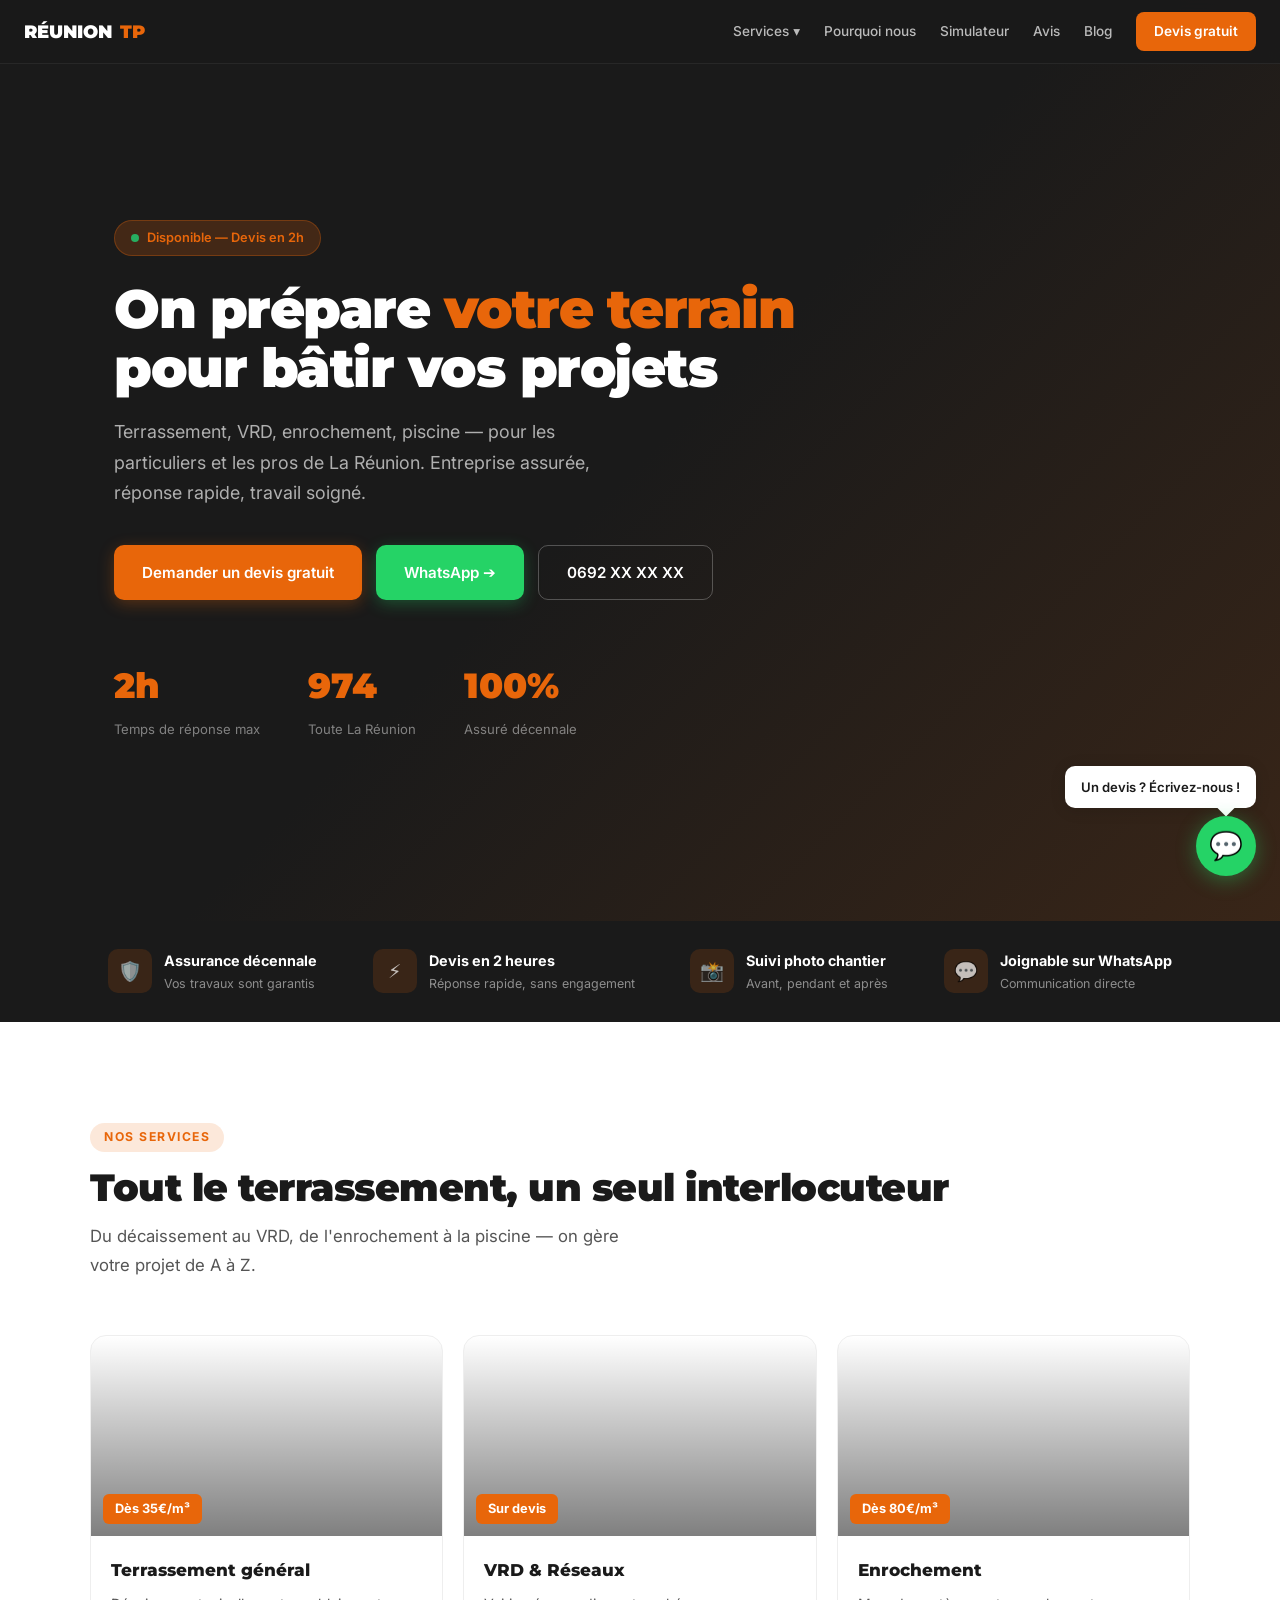
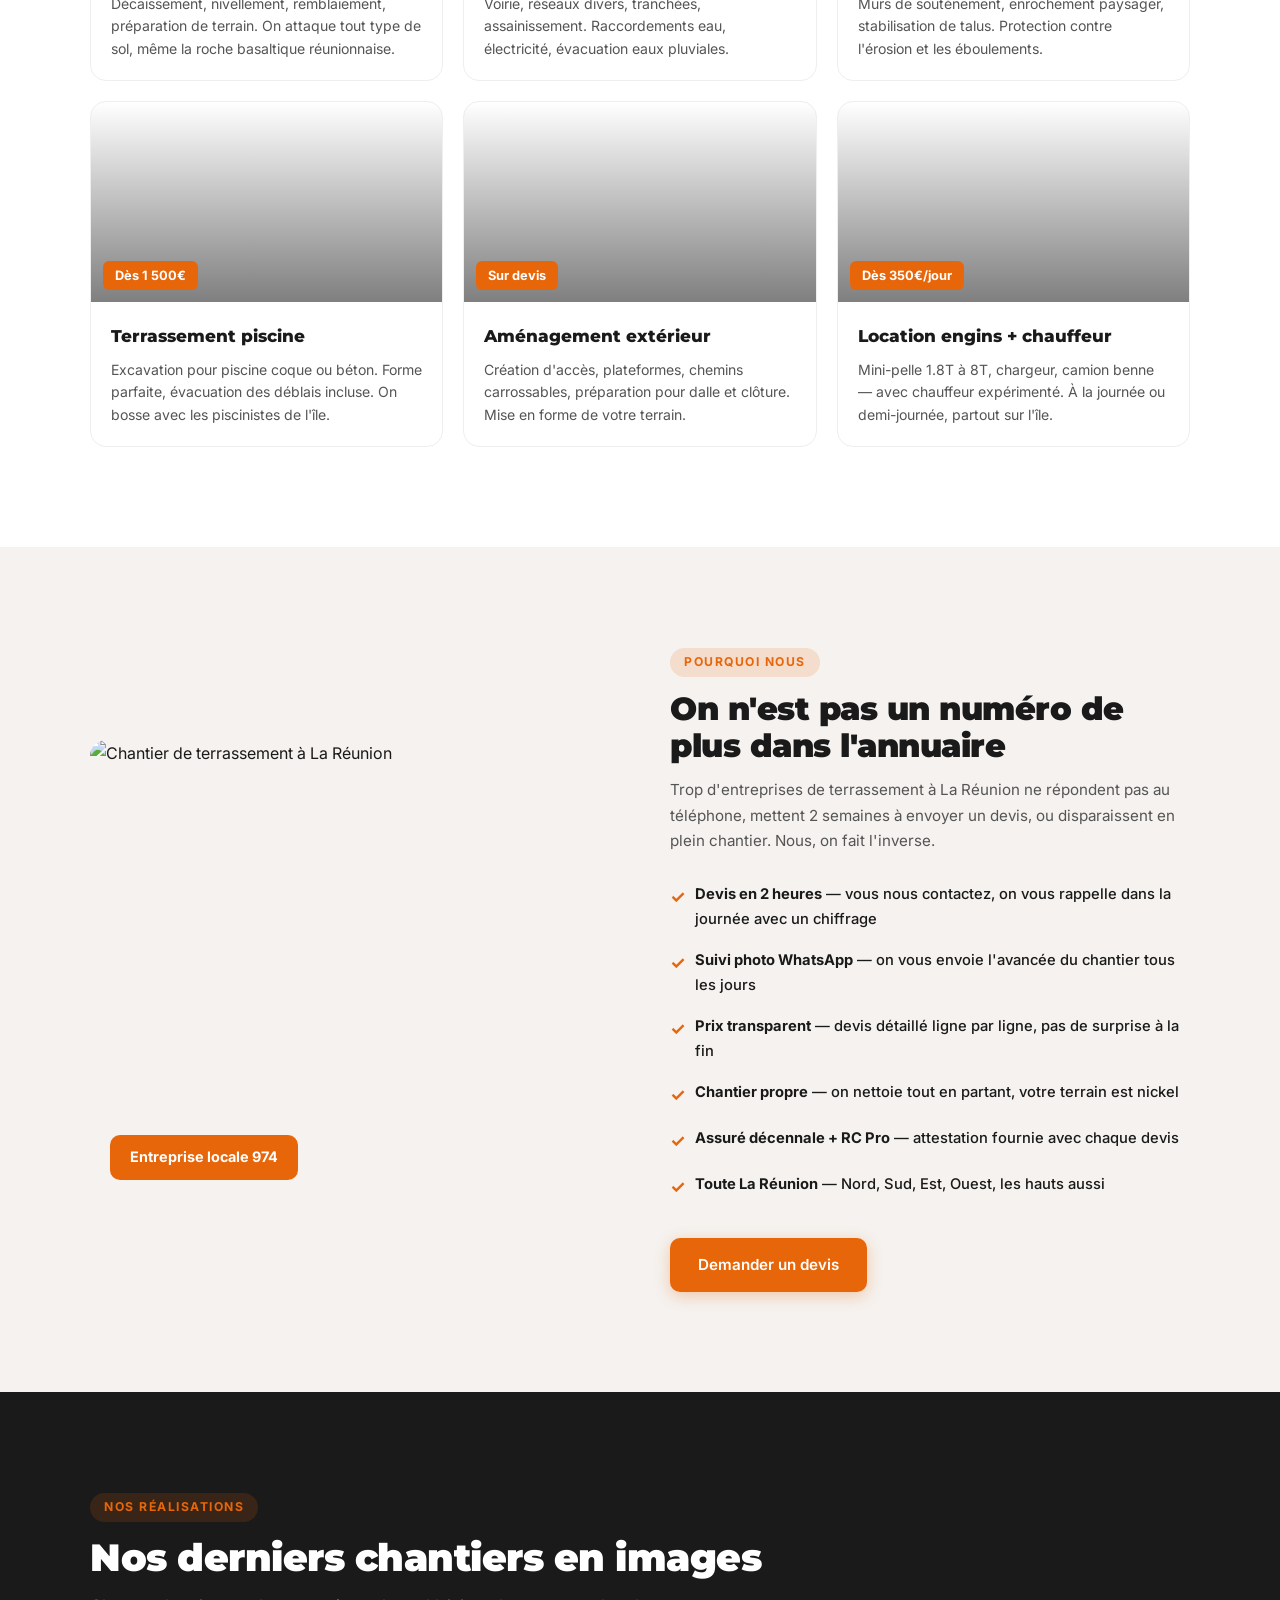
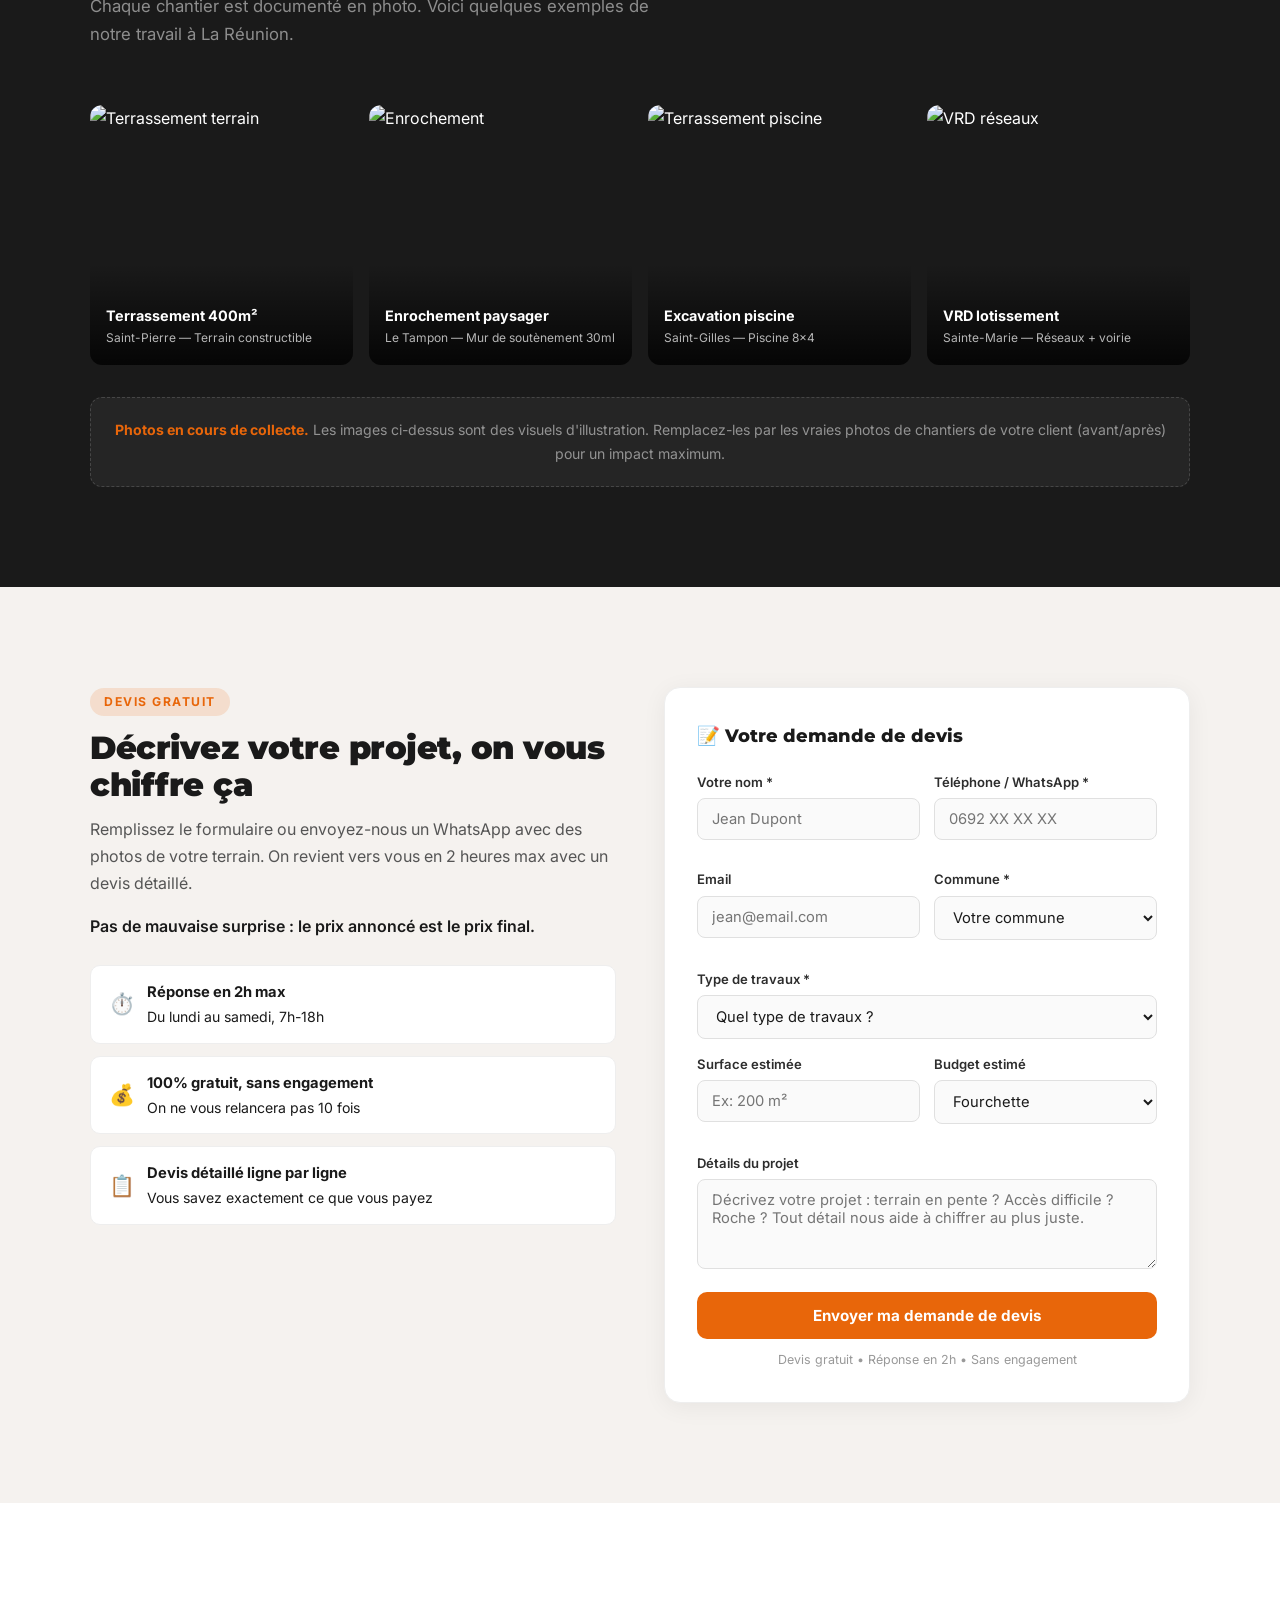
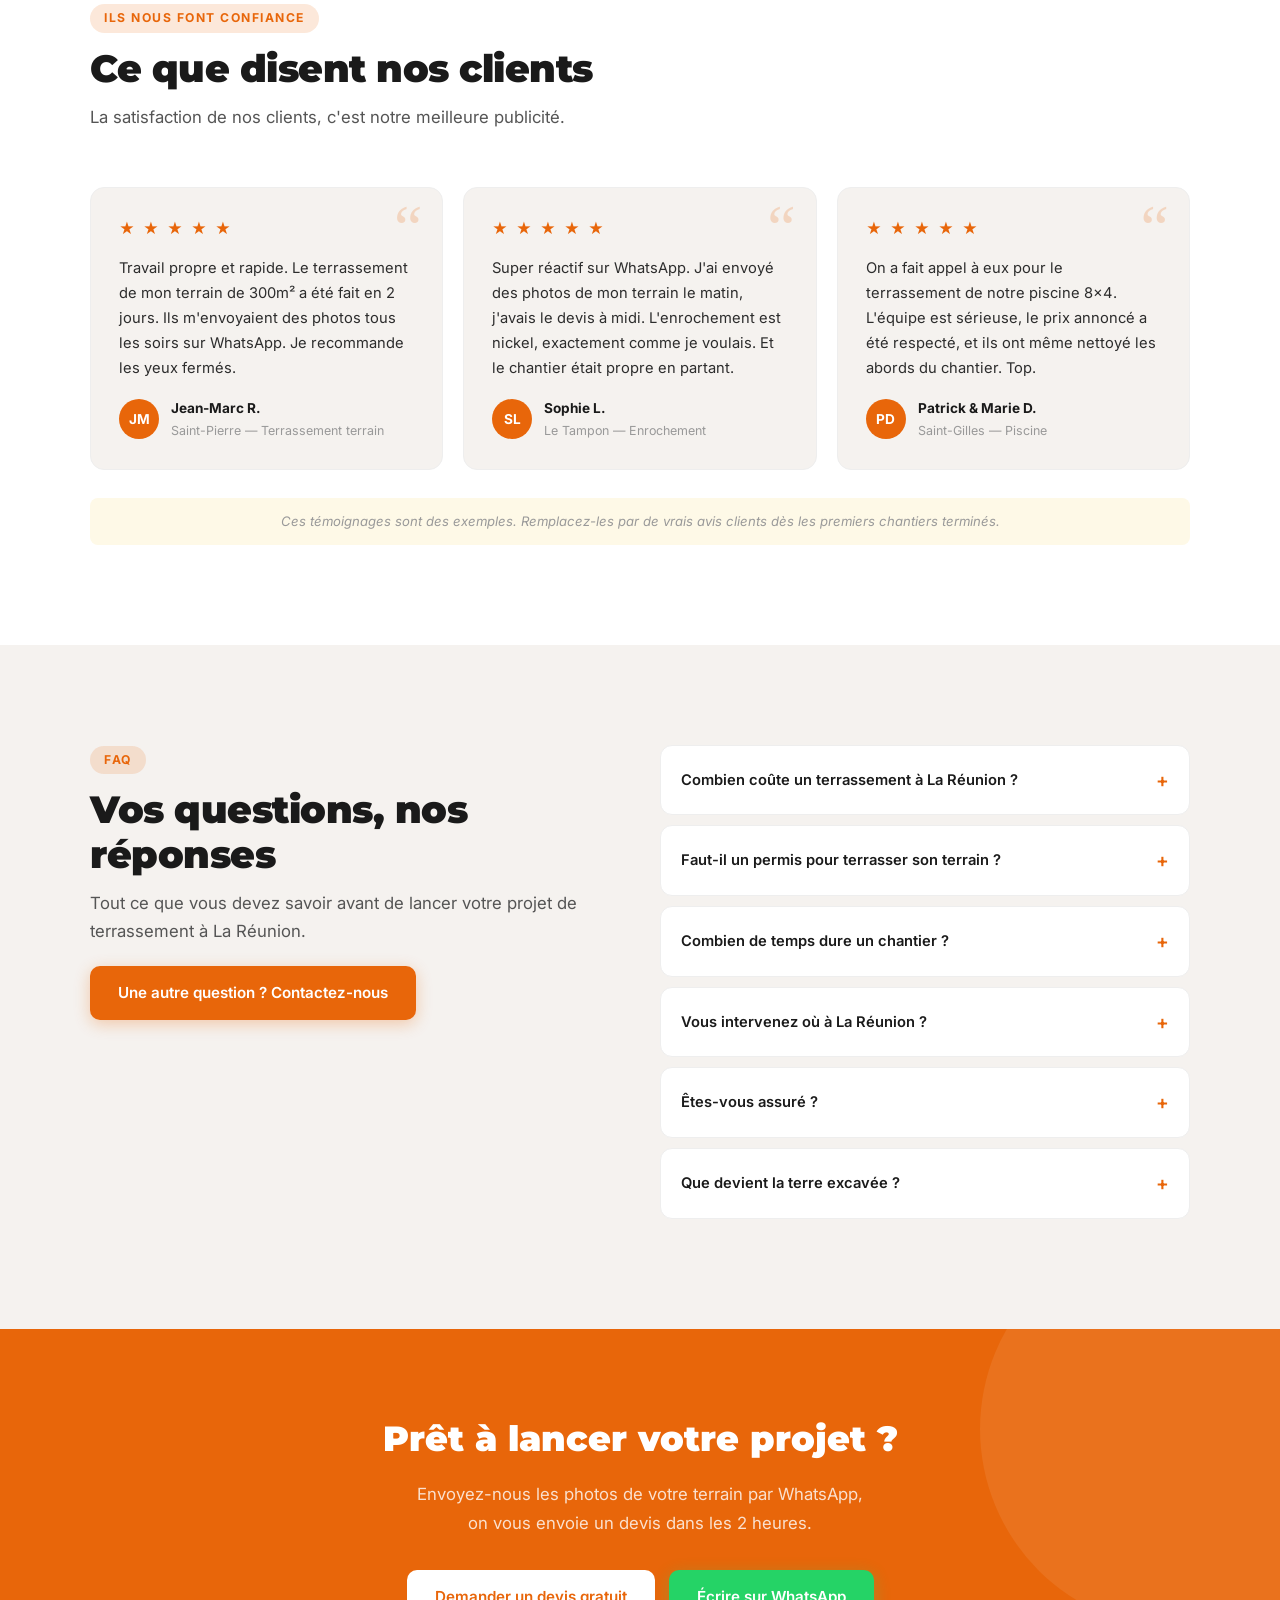
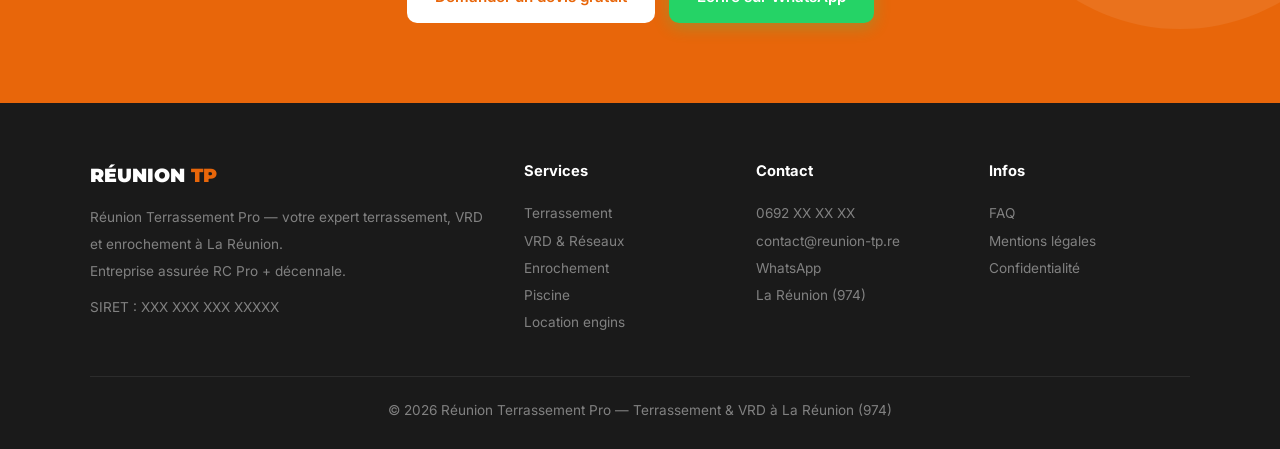
==== commit 46150f41: "Add unified nav with Services dropdown for multi-page navigation" ====
--- a/index.html
+++ b/index.html
@@ -35,6 +35,80 @@
             background: var(--bg);
         }
 
+        
+        /* Dropdown Services */
+        .nav-dropdown {
+            position: relative;
+            display: inline-flex;
+            align-items: center;
+        }
+        .nav-dropdown-trigger {
+            cursor: pointer;
+        }
+        .nav-dropdown-menu {
+            display: none;
+            position: absolute;
+            top: calc(100% + 12px);
+            left: 50%;
+            transform: translateX(-50%);
+            background: rgba(30,30,30,0.98);
+            backdrop-filter: blur(14px);
+            min-width: 240px;
+            border-radius: 10px;
+            border: 1px solid rgba(255,255,255,0.08);
+            box-shadow: 0 12px 40px rgba(0,0,0,0.4);
+            padding: 8px 0;
+            z-index: 1001;
+        }
+        .nav-dropdown-menu::before {
+            content: '';
+            position: absolute;
+            top: -8px;
+            left: 50%;
+            transform: translateX(-50%);
+            border: 8px solid transparent;
+            border-bottom-color: rgba(30,30,30,0.98);
+        }
+        .nav-dropdown:hover .nav-dropdown-menu {
+            display: block;
+        }
+        .nav-dropdown-menu a {
+            display: block;
+            padding: 10px 20px;
+            color: rgba(255,255,255,0.75);
+            text-decoration: none;
+            font-size: 0.84rem;
+            font-weight: 500;
+            transition: all 0.15s ease;
+            white-space: nowrap;
+        }
+        .nav-dropdown-menu a:hover {
+            color: #fff;
+            background: rgba(232,102,10,0.15);
+            padding-left: 24px;
+        }
+        @media (max-width: 640px) {
+            .nav-dropdown-menu {
+                position: static;
+                transform: none;
+                background: rgba(20,20,20,0.95);
+                box-shadow: none;
+                border: none;
+                border-radius: 8px;
+                margin: 4px 0;
+                min-width: auto;
+            }
+            .nav-dropdown-menu::before { display: none; }
+            .nav-dropdown-menu a {
+                padding: 8px 16px;
+                font-size: 0.82rem;
+            }
+            .nav-dropdown:hover .nav-dropdown-menu,
+            .nav-dropdown .nav-dropdown-menu {
+                display: block;
+            }
+        }
+
         /* ========== NAV ========== */
         .nav {
             position: fixed; top: 0; left: 0; right: 0; z-index: 1000;
@@ -502,17 +576,27 @@
 
 <!-- ===== NAV ===== -->
 <nav class="nav">
-    <a href="#" class="nav-logo">RÉUNION <span>TP</span></a>
-    <button class="nav-toggle" onclick="document.querySelector('.nav-links').classList.toggle('open')">&#9776;</button>
-    <div class="nav-links">
-        <a href="#services">Services</a>
-        <a href="#pourquoi">Pourquoi nous</a>
-        <a href="simulateur-prix.html">Simulateur</a>
-        <a href="#avis">Avis</a>
-        <a href="blog/prix-terrassement-reunion.html">Blog</a>
-        <a href="devis.html" class="nav-cta">Devis gratuit</a>
-    </div>
-</nav>
+        <a href="index.html" class="nav-logo">RÉUNION <span>TP</span></a>
+        <button class="nav-toggle" onclick="document.querySelector('.nav-links').classList.toggle('open')">☰</button>
+        <div class="nav-links">
+            <div class="nav-dropdown">
+                <a href="#services" class="nav-dropdown-trigger">Services ▾</a>
+                <div class="nav-dropdown-menu">
+                    <a href="terrassement.html">Terrassement</a>
+                    <a href="vrd-viabilisation.html">VRD & Viabilisation</a>
+                    <a href="enrochement-moellonnage.html">Enrochement & Moellonnage</a>
+                    <a href="piscine.html">Terrassement Piscine</a>
+                    <a href="amenagement-exterieur.html">Aménagement Extérieur</a>
+                    <a href="location-engins.html">Location Engins</a>
+                </div>
+            </div>
+            <a href="#pourquoi">Pourquoi nous</a>
+            <a href="simulateur-prix.html">Simulateur</a>
+            <a href="#avis">Avis</a>
+            <a href="blog/prix-terrassement-reunion.html">Blog</a>
+            <a href="devis.html" class="nav-cta">Devis gratuit</a>
+        </div>
+    </nav>
 
 <!-- ===== HERO ===== -->
 <section class="hero">
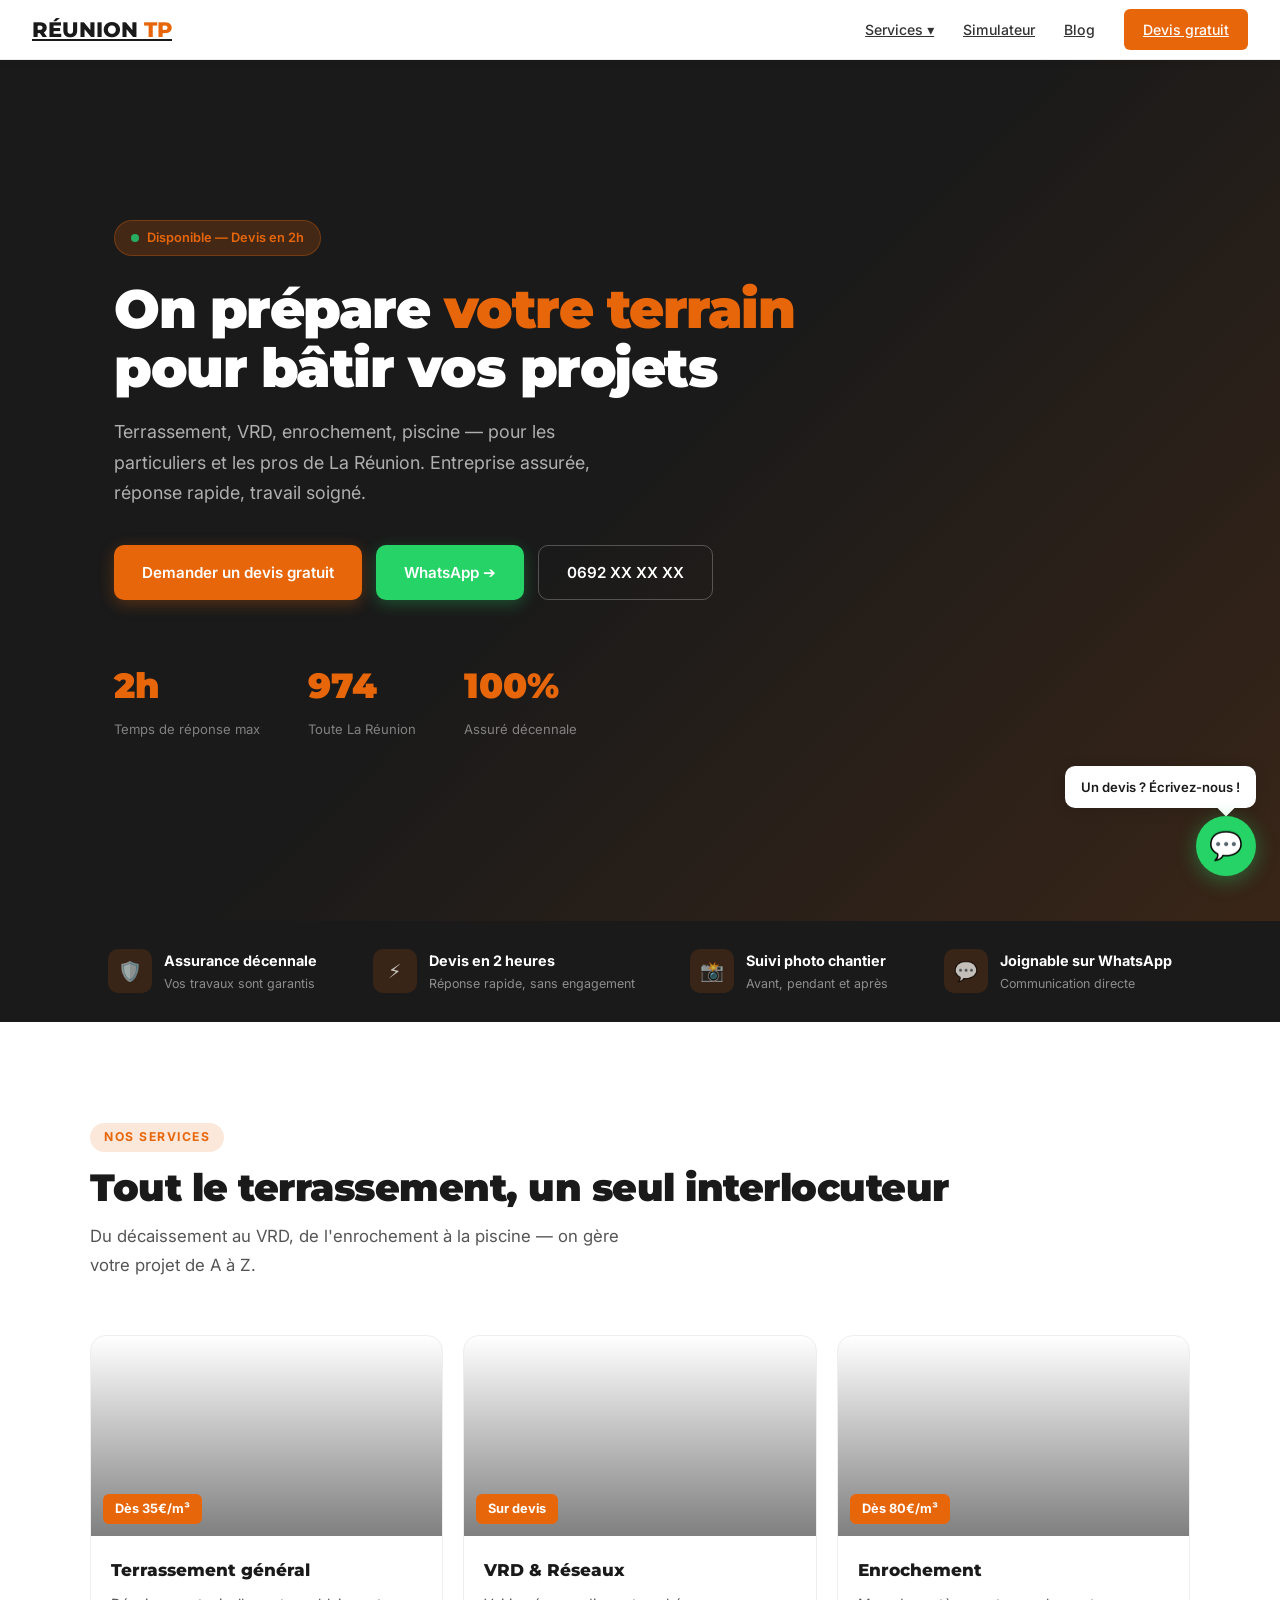
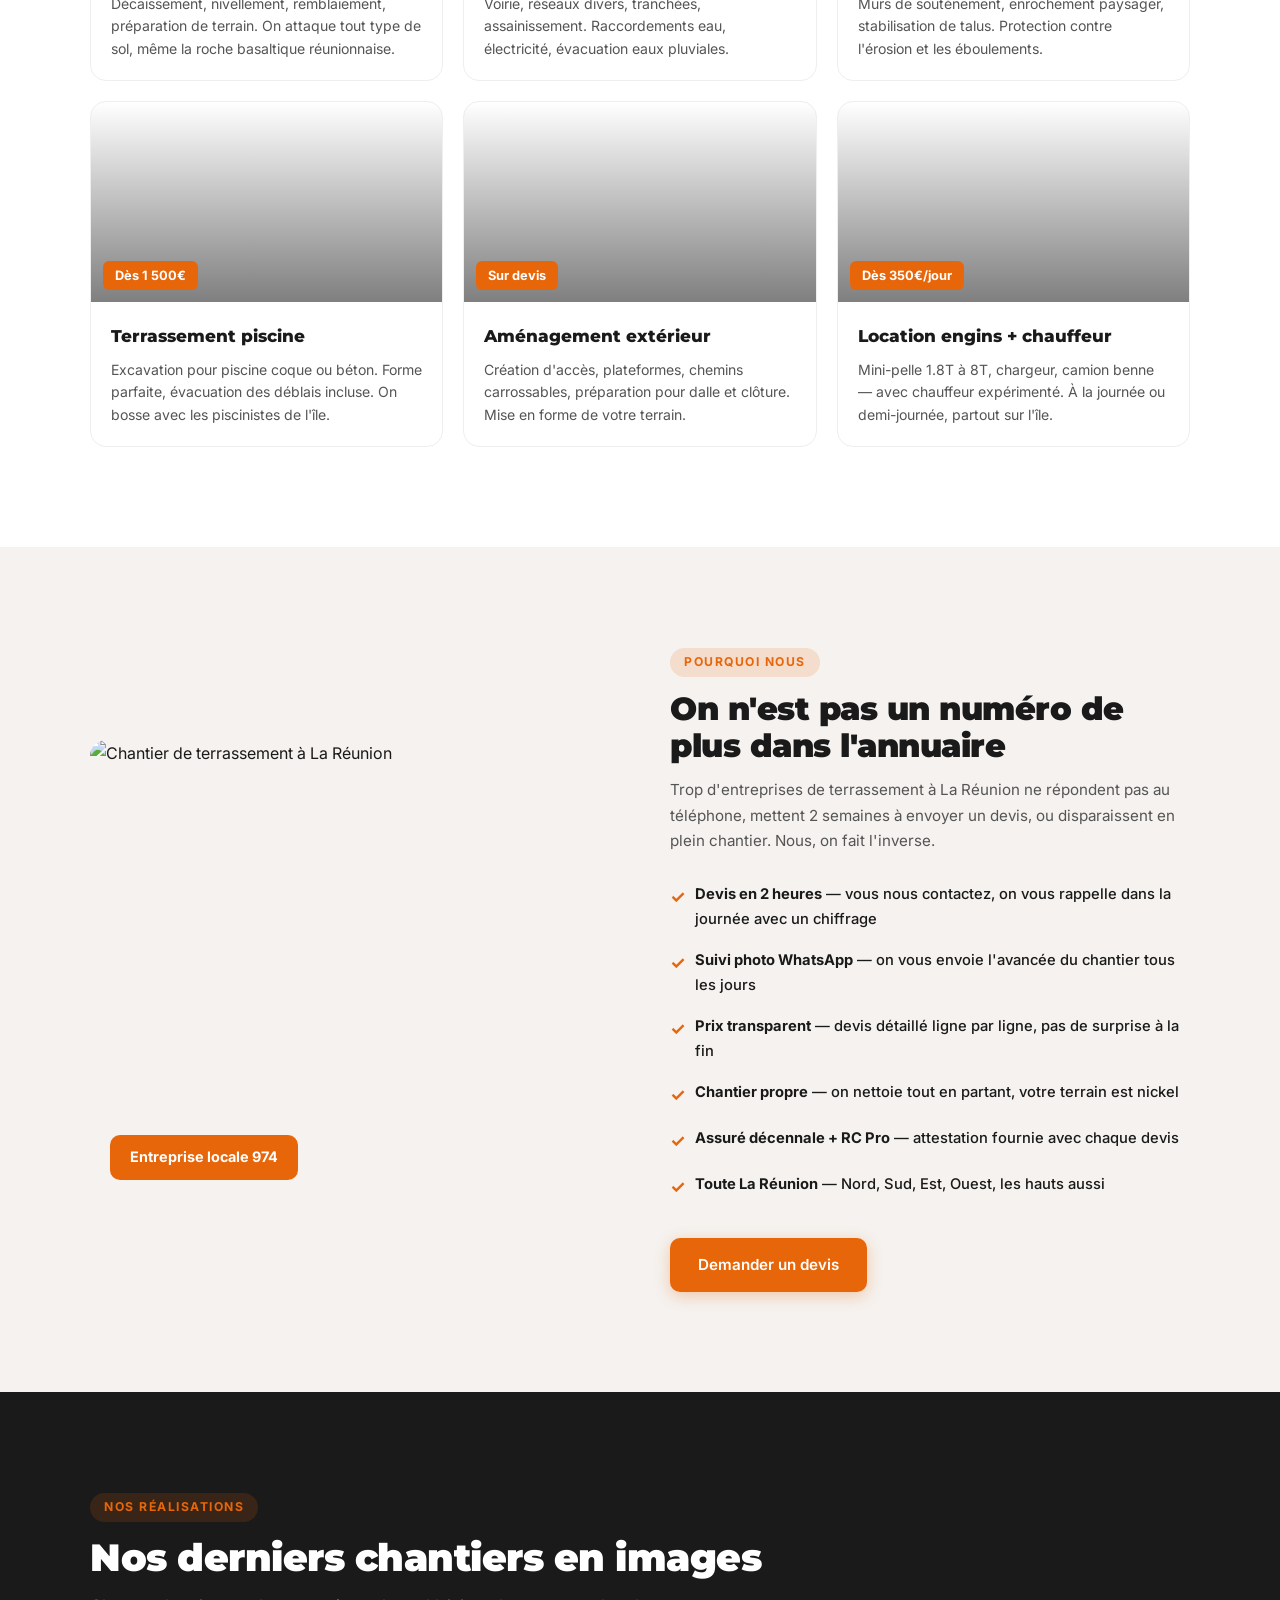
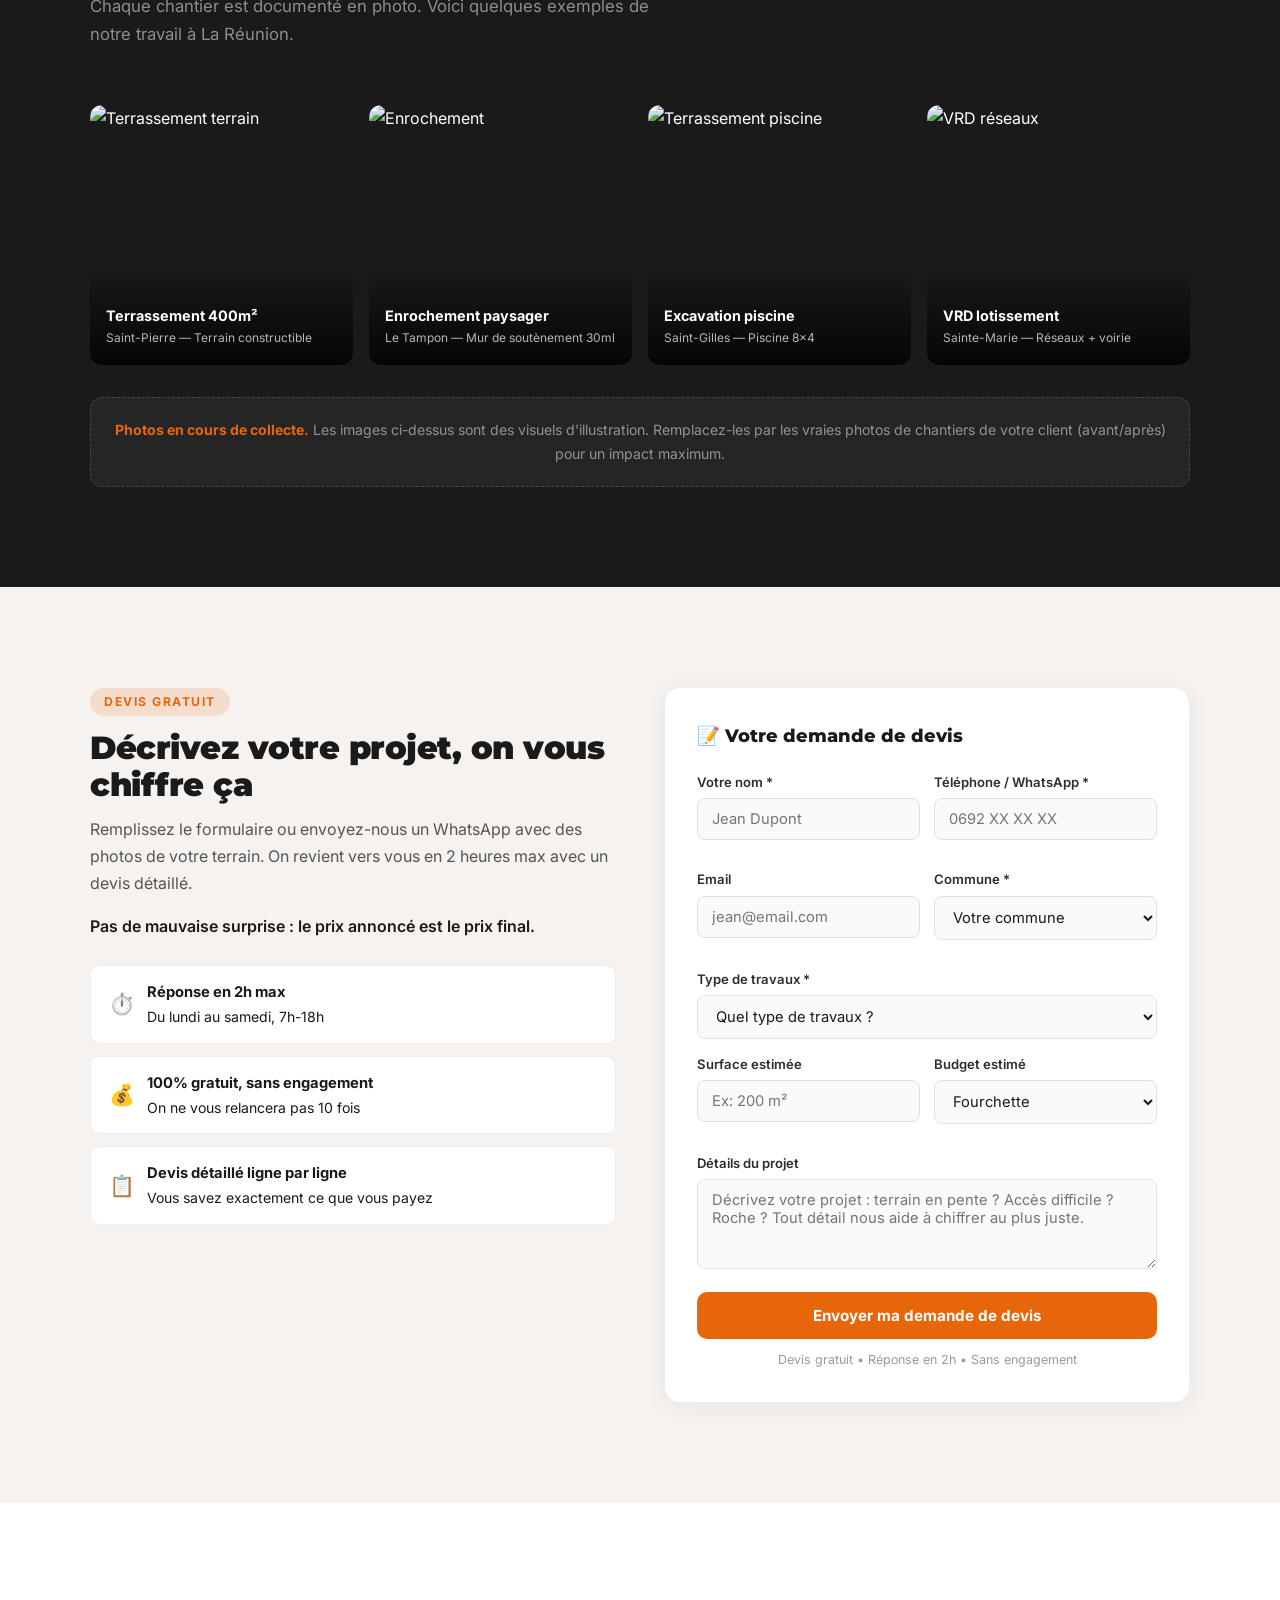
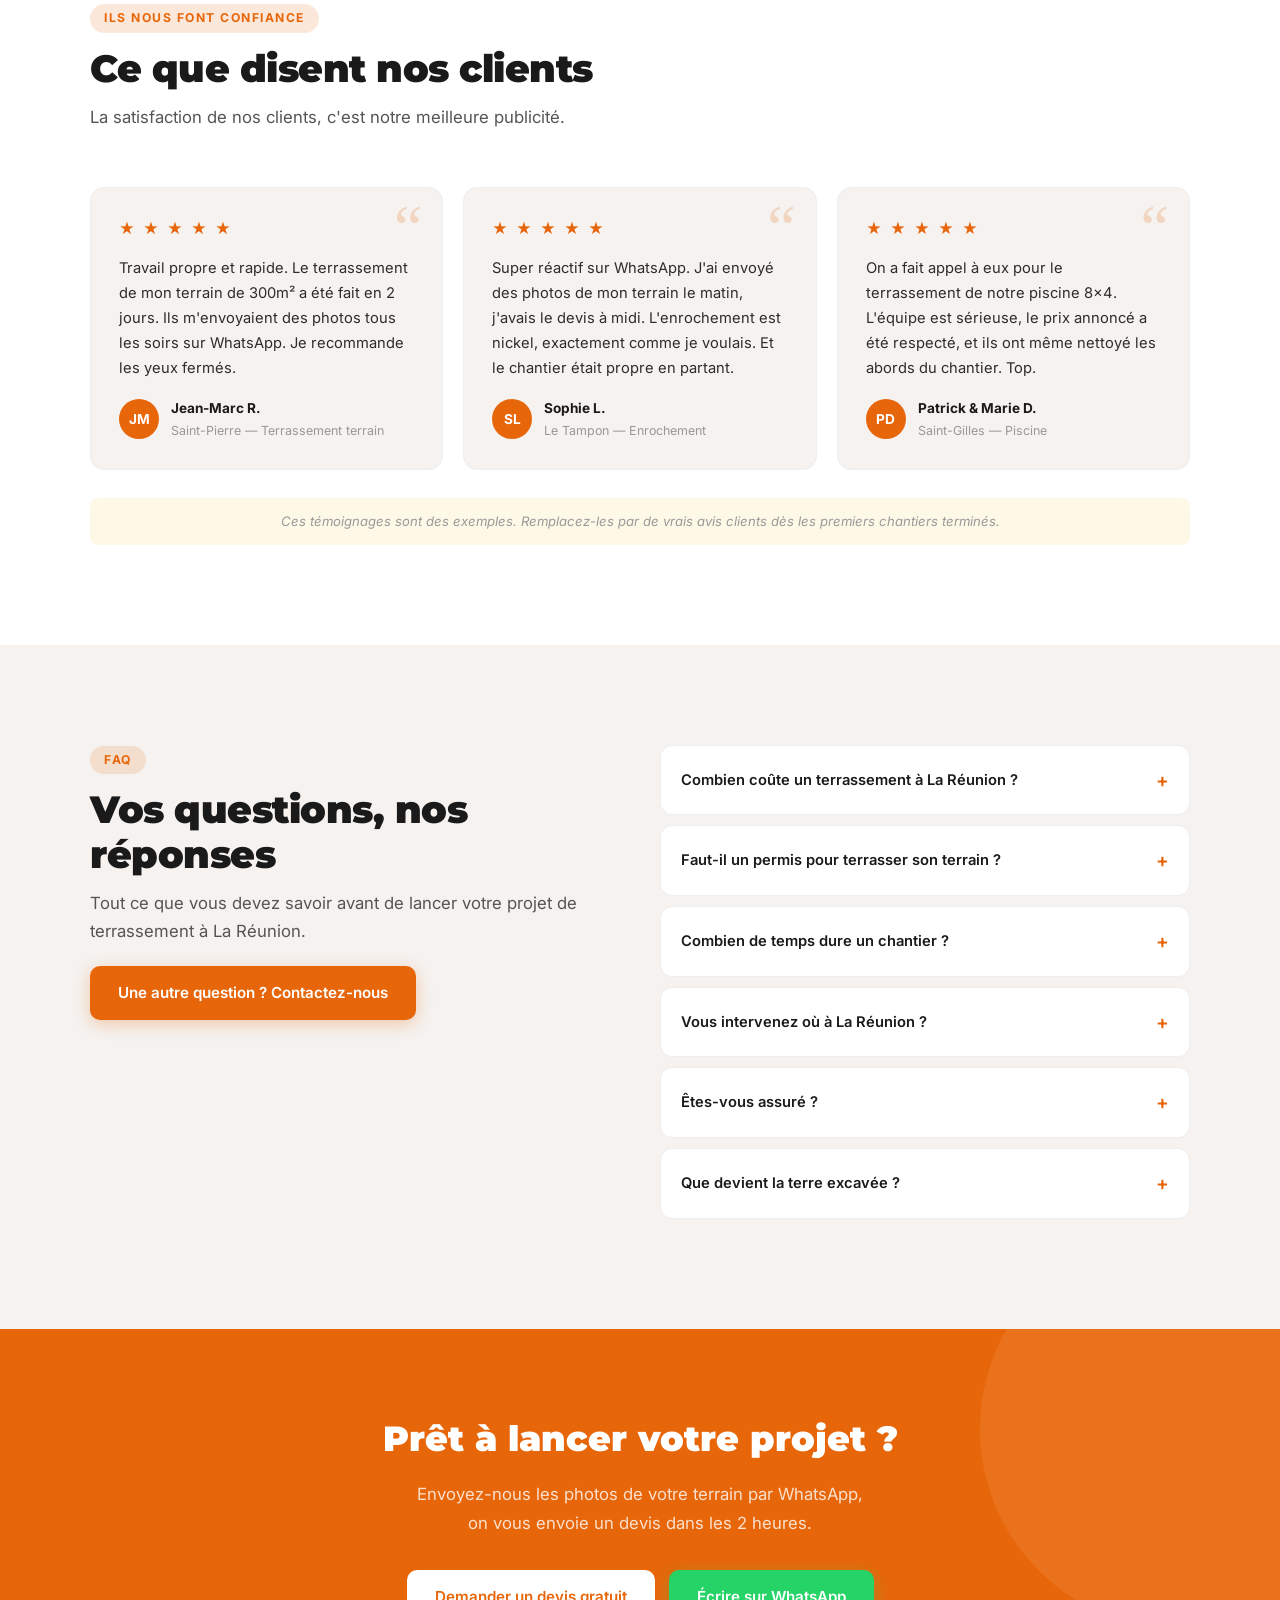
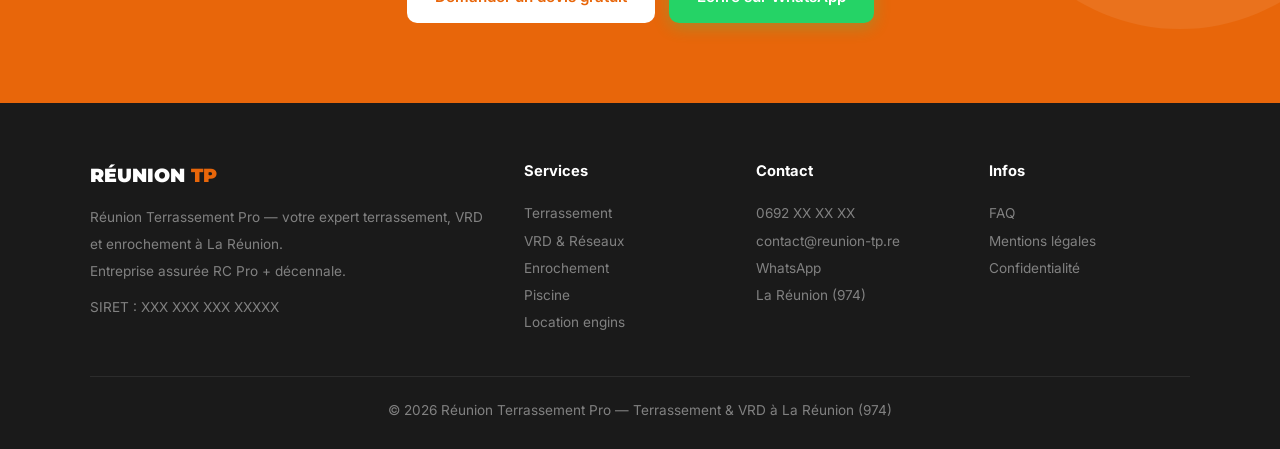
==== commit fc42936b: "Unify LP nav: white theme, fix dropdown, update blog link" ====
--- a/index.html
+++ b/index.html
@@ -37,111 +37,77 @@
 
         
         /* Dropdown Services */
-        .nav-dropdown {
-            position: relative;
-            display: inline-flex;
-            align-items: center;
-        }
-        .nav-dropdown-trigger {
-            cursor: pointer;
-        }
+        /* ========== DROPDOWN ========== */
+        .nav-dropdown { position: relative; }
+        .nav-dropdown-trigger { cursor: pointer; }
         .nav-dropdown-menu {
             display: none;
             position: absolute;
-            top: calc(100% + 12px);
+            top: 100%;
             left: 50%;
             transform: translateX(-50%);
-            background: rgba(30,30,30,0.98);
-            backdrop-filter: blur(14px);
+            padding-top: 6px;
+            z-index: 1001;
+        }
+        .nav-dropdown-menu-inner {
+            background: #fff;
             min-width: 240px;
-            border-radius: 10px;
-            border: 1px solid rgba(255,255,255,0.08);
-            box-shadow: 0 12px 40px rgba(0,0,0,0.4);
+            border-radius: 8px;
+            border: 1px solid rgba(0,0,0,0.08);
+            box-shadow: 0 8px 24px rgba(0,0,0,0.12);
             padding: 8px 0;
-            z-index: 1001;
-        }
-        .nav-dropdown-menu::before {
-            content: '';
-            position: absolute;
-            top: -8px;
-            left: 50%;
-            transform: translateX(-50%);
-            border: 8px solid transparent;
-            border-bottom-color: rgba(30,30,30,0.98);
-        }
-        .nav-dropdown:hover .nav-dropdown-menu {
-            display: block;
-        }
+        }
+        .nav-dropdown:hover .nav-dropdown-menu { display: block; }
         .nav-dropdown-menu a {
             display: block;
             padding: 10px 20px;
-            color: rgba(255,255,255,0.75);
-            text-decoration: none;
+            color: #333;
             font-size: 0.84rem;
             font-weight: 500;
-            transition: all 0.15s ease;
             white-space: nowrap;
+            transition: all 0.2s;
         }
         .nav-dropdown-menu a:hover {
-            color: #fff;
-            background: rgba(232,102,10,0.15);
+            color: var(--orange);
+            background: rgba(232,102,10,0.06);
             padding-left: 24px;
         }
         @media (max-width: 640px) {
-            .nav-dropdown-menu {
-                position: static;
-                transform: none;
-                background: rgba(20,20,20,0.95);
-                box-shadow: none;
-                border: none;
-                border-radius: 8px;
-                margin: 4px 0;
-                min-width: auto;
-            }
-            .nav-dropdown-menu::before { display: none; }
-            .nav-dropdown-menu a {
-                padding: 8px 16px;
-                font-size: 0.82rem;
-            }
+            .nav-dropdown-menu { position: static; transform: none; padding-top: 0; }
+            .nav-dropdown-menu-inner { background: #f5f5f5; box-shadow: none; border: none; border-radius: 6px; margin: 0.25rem 0; }
             .nav-dropdown:hover .nav-dropdown-menu,
-            .nav-dropdown .nav-dropdown-menu {
-                display: block;
-            }
+            .nav-dropdown .nav-dropdown-menu { display: block; }
         }
 
         /* ========== NAV ========== */
         .nav {
-            position: fixed; top: 0; left: 0; right: 0; z-index: 1000;
-            background: rgba(26,26,26,0.97);
-            backdrop-filter: blur(14px);
-            padding: 0 24px;
-            display: flex; align-items: center; justify-content: space-between;
-            height: 64px;
-            border-bottom: 1px solid rgba(255,255,255,0.06);
-        }
-        .nav-logo {
-            font-family: 'Montserrat', sans-serif; font-weight: 900; font-size: 1.15rem;
-            color: white; text-decoration: none; display: flex; align-items: center; gap: 8px;
-        }
+            background: #fff;
+            border-bottom: 1px solid rgba(0,0,0,0.08);
+            position: fixed; top: 0; left: 0; right: 0;
+            z-index: 1000;
+            padding: 0 2rem;
+            display: flex; justify-content: space-between; align-items: center;
+            height: 60px;
+            box-shadow: 0 2px 8px rgba(0,0,0,0.05);
+        }
+        .nav-logo { font-family: 'Montserrat', sans-serif; font-weight: 800; font-size: 1.3rem; color: var(--black); }
         .nav-logo span { color: var(--orange); }
-        .nav-links { display: flex; gap: 24px; align-items: center; }
-        .nav-links a {
-            color: rgba(255,255,255,0.7); text-decoration: none;
-            font-size: 0.85rem; font-weight: 500; transition: color 0.2s;
-        }
+        .nav-links { display: flex; align-items: center; gap: 1.8rem; }
+        .nav-links a { color: #333; font-size: 0.88rem; font-weight: 500; transition: color 0.2s; }
         .nav-links a:hover { color: var(--orange); }
-        .nav-cta {
-            background: var(--orange) !important; color: white !important;
-            padding: 8px 18px !important; border-radius: 8px;
-            font-weight: 600 !important; transition: background 0.2s !important;
-        }
-        .nav-cta:hover { background: var(--orange-hover) !important; }
-        .nav-toggle {
-            display: none; background: none; border: none;
-            color: white; font-size: 1.5rem; cursor: pointer;
-        }
-
-        /* ========== HERO ========== */
+        .nav-cta { background: var(--orange); color: #fff !important; padding: 0.55rem 1.2rem; border-radius: 6px; font-weight: 600; }
+        .nav-cta:hover { background: var(--orange-hover); }
+        .nav-toggle { display: none; background: none; border: none; font-size: 1.5rem; cursor: pointer; color: var(--black); }
+        @media (max-width: 640px) {
+            .nav { padding: 0 1rem; }
+            .nav-toggle { display: block; }
+            .nav-links { display: none; position: absolute; top: 60px; left: 0; right: 0; background: #fff; flex-direction: column; padding: 1rem; gap: 0; border-bottom: 1px solid rgba(0,0,0,0.08); box-shadow: 0 4px 12px rgba(0,0,0,0.1); }
+            .nav-links.open { display: flex; }
+            .nav-links a { padding: 0.75rem 0; border-bottom: 1px solid rgba(0,0,0,0.05); width: 100%; }
+            .nav-cta { text-align: center; margin-top: 0.5rem; display: block; }
+        }
+
+/* ========== HERO ========== */
         .hero {
             min-height: 100vh; display: flex; align-items: center;
             position: relative; overflow: hidden;
@@ -582,18 +548,18 @@
             <div class="nav-dropdown">
                 <a href="#services" class="nav-dropdown-trigger">Services ▾</a>
                 <div class="nav-dropdown-menu">
-                    <a href="terrassement.html">Terrassement</a>
-                    <a href="vrd-viabilisation.html">VRD & Viabilisation</a>
-                    <a href="enrochement-moellonnage.html">Enrochement & Moellonnage</a>
-                    <a href="piscine.html">Terrassement Piscine</a>
-                    <a href="amenagement-exterieur.html">Aménagement Extérieur</a>
-                    <a href="location-engins.html">Location Engins</a>
-                </div>
-            </div>
-            <a href="#pourquoi">Pourquoi nous</a>
+                    <div class="nav-dropdown-menu-inner">
+                        <a href="terrassement.html">Terrassement</a>
+                        <a href="vrd-viabilisation.html">VRD & Viabilisation</a>
+                        <a href="enrochement-moellonnage.html">Enrochement & Moellonnage</a>
+                        <a href="piscine.html">Terrassement Piscine</a>
+                        <a href="amenagement-exterieur.html">Aménagement Extérieur</a>
+                        <a href="location-engins.html">Location Engins</a>
+                    </div>
+                </div>
+            </div>
             <a href="simulateur-prix.html">Simulateur</a>
-            <a href="#avis">Avis</a>
-            <a href="blog/prix-terrassement-reunion.html">Blog</a>
+            <a href="blog/">Blog</a>
             <a href="devis.html" class="nav-cta">Devis gratuit</a>
         </div>
     </nav>
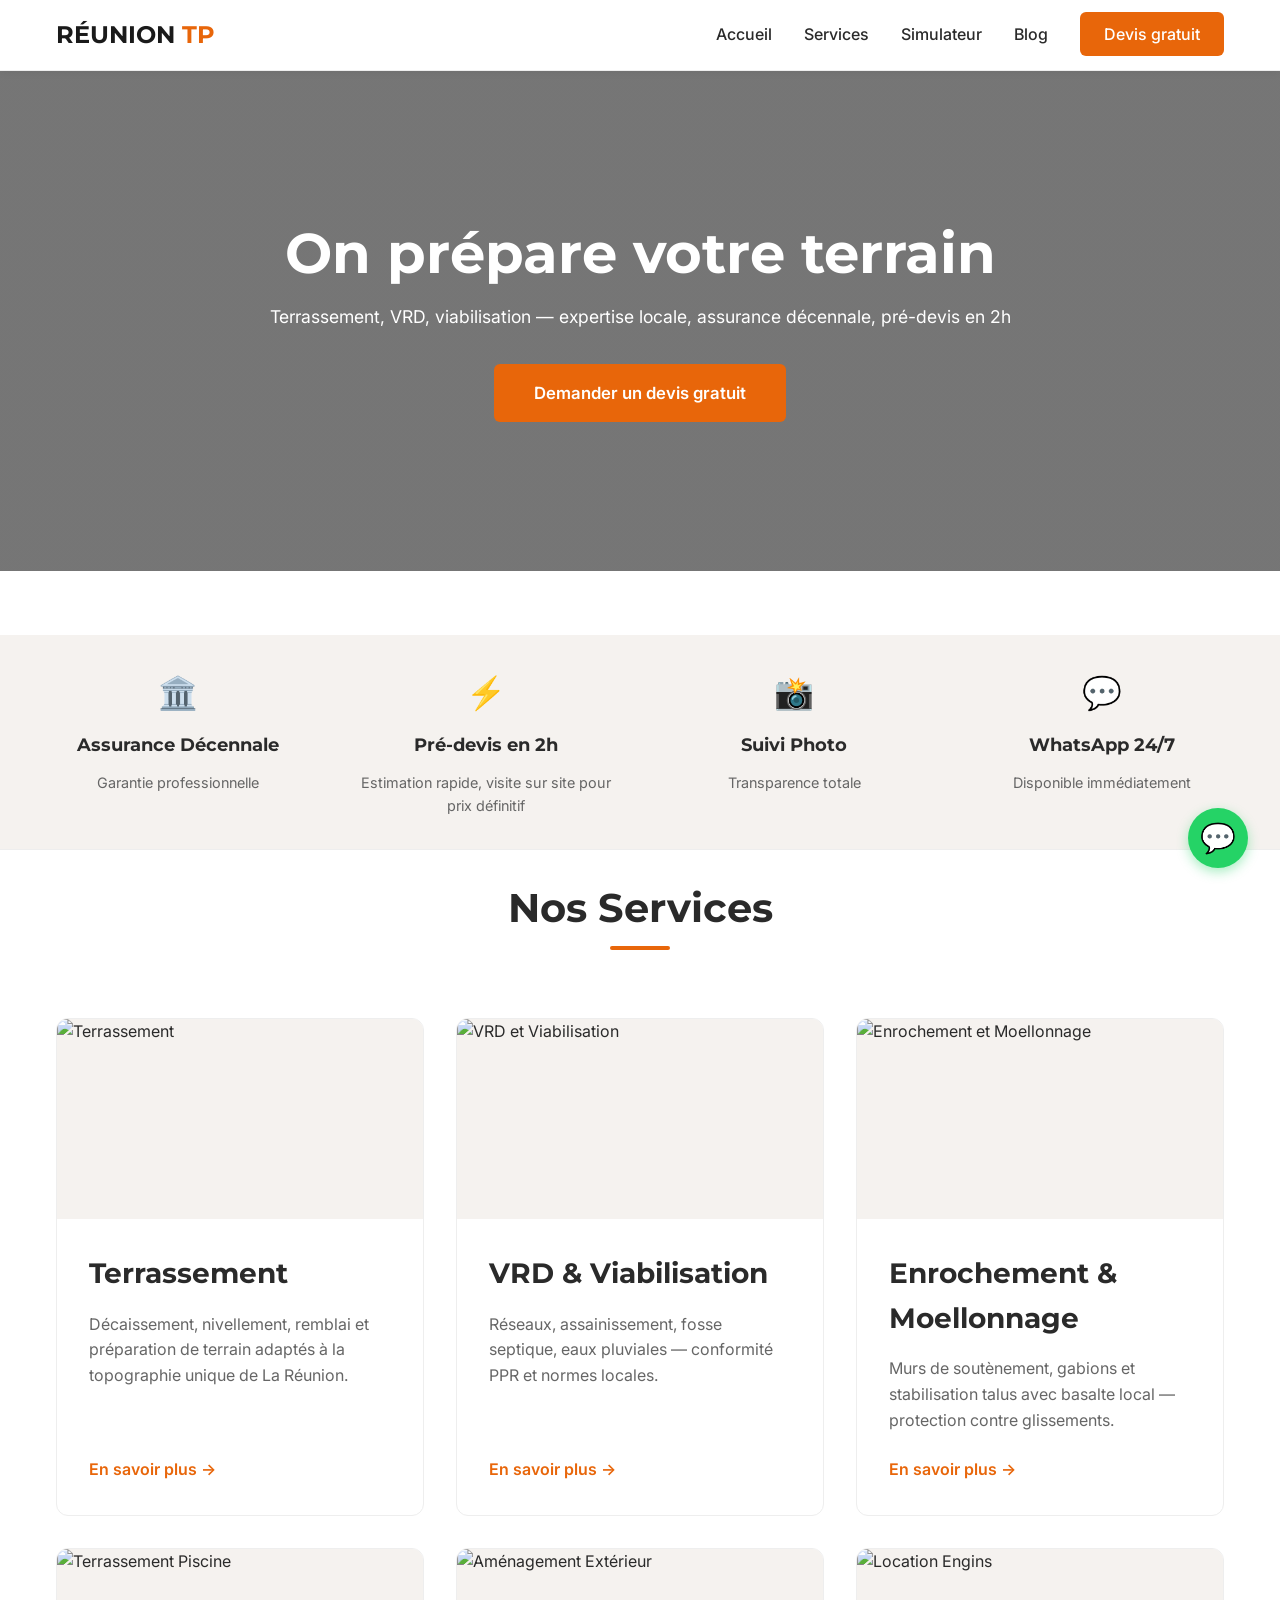
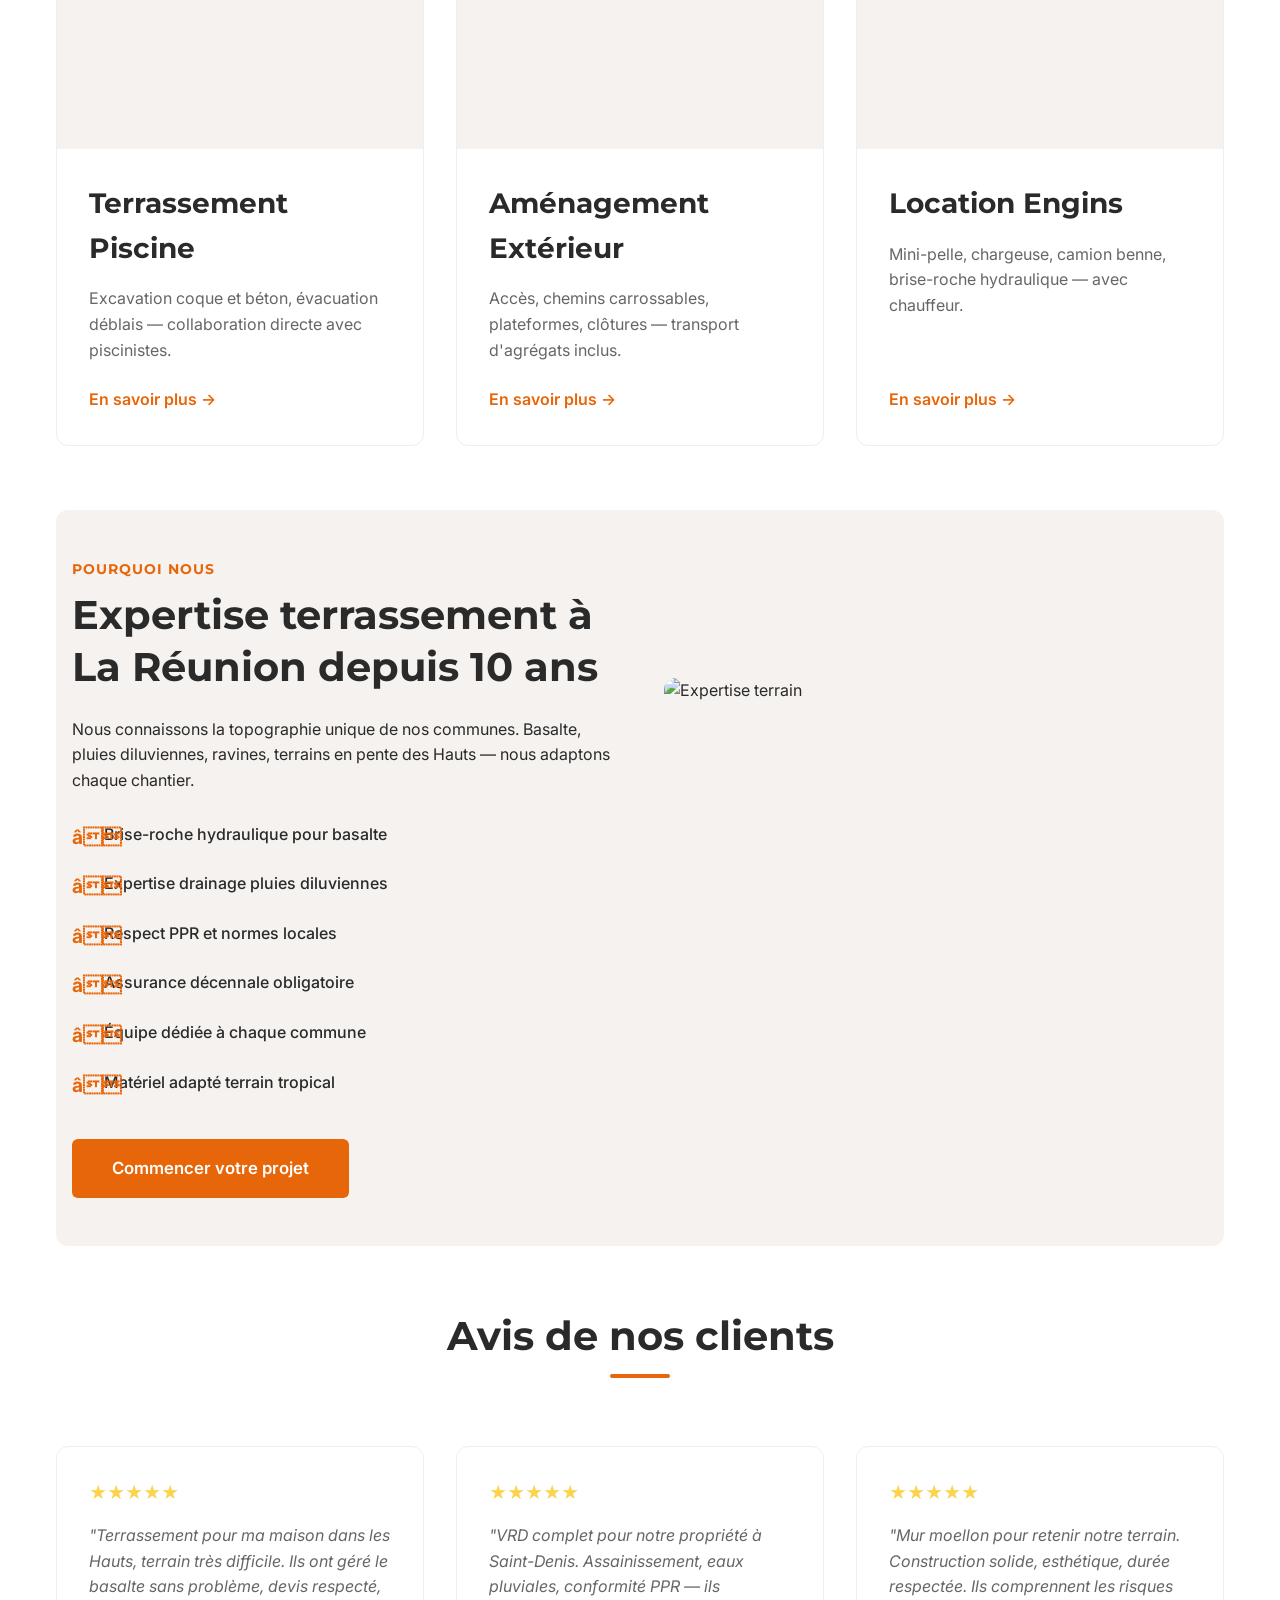
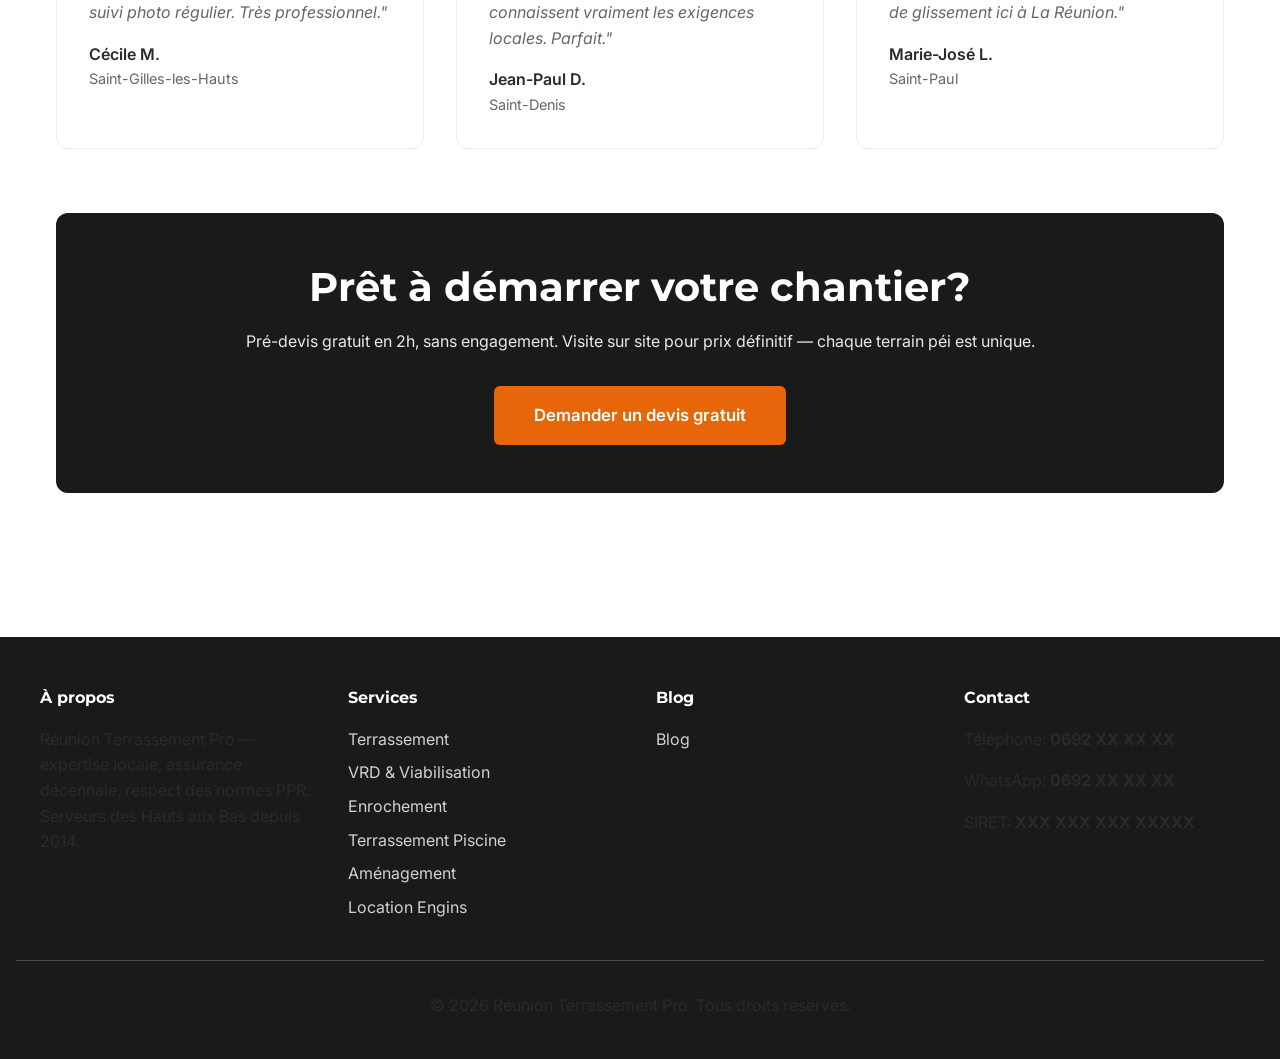
==== commit 5d84fcce: "Fix LP nav: use shared styles.css, match sub-pages structure" ====
--- a/index.html
+++ b/index.html
@@ -1,1075 +1,275 @@
 <!DOCTYPE html>
 <html lang="fr">
 <head>
-    <meta charset="UTF-8">
-    <meta name="viewport" content="width=device-width, initial-scale=1.0">
-    <title>Réunion Terrassement Pro — Terrassement & VRD à La Réunion (974)</title>
-    <meta name="description" content="Réunion Terrassement Pro — Expert en terrassement, VRD, enrochement et aménagement extérieur à La Réunion. Devis gratuit en 2h. Entreprise assurée et certifiée.">
-    <meta name="keywords" content="terrassement réunion, terrassement 974, VRD réunion, enrochement réunion, mini pelle réunion, terrassement particulier réunion, entreprise terrassement la réunion">
-    <meta property="og:title" content="Réunion Terrassement Pro — Terrassement & VRD 974">
-    <meta property="og:description" content="Expert terrassement à La Réunion. Devis gratuit en 2h. Particuliers & Professionnels.">
-    <meta property="og:type" content="website">
-    <link rel="preconnect" href="https://fonts.googleapis.com">
-    <link href="https://fonts.googleapis.com/css2?family=Inter:wght@400;500;600;700&family=Montserrat:wght@700;800;900&display=swap" rel="stylesheet">
-    <style>
-        :root {
-            --orange: #E8660A;
-            --orange-hover: #D05A08;
-            --orange-light: #FF8C33;
-            --orange-glow: rgba(232,102,10,0.15);
-            --black: #1A1A1A;
-            --dark: #2D2D2D;
-            --gray: #555;
-            --light-gray: #999;
-            --bg: #F5F2EF;
-            --white: #FFFFFF;
-            --success: #27ae60;
-            --radius: 12px;
-        }
-        * { margin: 0; padding: 0; box-sizing: border-box; }
-        html { scroll-behavior: smooth; }
-        body {
-            font-family: 'Inter', system-ui, -apple-system, sans-serif;
-            color: var(--black);
-            line-height: 1.7;
-            background: var(--bg);
-        }
-
-        
-        /* Dropdown Services */
-        /* ========== DROPDOWN ========== */
-        .nav-dropdown { position: relative; }
-        .nav-dropdown-trigger { cursor: pointer; }
-        .nav-dropdown-menu {
-            display: none;
-            position: absolute;
-            top: 100%;
-            left: 50%;
-            transform: translateX(-50%);
-            padding-top: 6px;
-            z-index: 1001;
-        }
-        .nav-dropdown-menu-inner {
-            background: #fff;
-            min-width: 240px;
-            border-radius: 8px;
-            border: 1px solid rgba(0,0,0,0.08);
-            box-shadow: 0 8px 24px rgba(0,0,0,0.12);
-            padding: 8px 0;
-        }
-        .nav-dropdown:hover .nav-dropdown-menu { display: block; }
-        .nav-dropdown-menu a {
-            display: block;
-            padding: 10px 20px;
-            color: #333;
-            font-size: 0.84rem;
-            font-weight: 500;
-            white-space: nowrap;
-            transition: all 0.2s;
-        }
-        .nav-dropdown-menu a:hover {
-            color: var(--orange);
-            background: rgba(232,102,10,0.06);
-            padding-left: 24px;
-        }
-        @media (max-width: 640px) {
-            .nav-dropdown-menu { position: static; transform: none; padding-top: 0; }
-            .nav-dropdown-menu-inner { background: #f5f5f5; box-shadow: none; border: none; border-radius: 6px; margin: 0.25rem 0; }
-            .nav-dropdown:hover .nav-dropdown-menu,
-            .nav-dropdown .nav-dropdown-menu { display: block; }
-        }
-
-        /* ========== NAV ========== */
-        .nav {
-            background: #fff;
-            border-bottom: 1px solid rgba(0,0,0,0.08);
-            position: fixed; top: 0; left: 0; right: 0;
-            z-index: 1000;
-            padding: 0 2rem;
-            display: flex; justify-content: space-between; align-items: center;
-            height: 60px;
-            box-shadow: 0 2px 8px rgba(0,0,0,0.05);
-        }
-        .nav-logo { font-family: 'Montserrat', sans-serif; font-weight: 800; font-size: 1.3rem; color: var(--black); }
-        .nav-logo span { color: var(--orange); }
-        .nav-links { display: flex; align-items: center; gap: 1.8rem; }
-        .nav-links a { color: #333; font-size: 0.88rem; font-weight: 500; transition: color 0.2s; }
-        .nav-links a:hover { color: var(--orange); }
-        .nav-cta { background: var(--orange); color: #fff !important; padding: 0.55rem 1.2rem; border-radius: 6px; font-weight: 600; }
-        .nav-cta:hover { background: var(--orange-hover); }
-        .nav-toggle { display: none; background: none; border: none; font-size: 1.5rem; cursor: pointer; color: var(--black); }
-        @media (max-width: 640px) {
-            .nav { padding: 0 1rem; }
-            .nav-toggle { display: block; }
-            .nav-links { display: none; position: absolute; top: 60px; left: 0; right: 0; background: #fff; flex-direction: column; padding: 1rem; gap: 0; border-bottom: 1px solid rgba(0,0,0,0.08); box-shadow: 0 4px 12px rgba(0,0,0,0.1); }
-            .nav-links.open { display: flex; }
-            .nav-links a { padding: 0.75rem 0; border-bottom: 1px solid rgba(0,0,0,0.05); width: 100%; }
-            .nav-cta { text-align: center; margin-top: 0.5rem; display: block; }
-        }
-
-/* ========== HERO ========== */
-        .hero {
-            min-height: 100vh; display: flex; align-items: center;
-            position: relative; overflow: hidden;
-            background: var(--black);
-        }
-        .hero-bg {
-            position: absolute; inset: 0;
-            background: url('https://images.unsplash.com/photo-1748848436533-f7583dce22b6?w=1600&q=80') center/cover no-repeat;
-            opacity: 0.35;
-        }
-        .hero-overlay {
-            position: absolute; inset: 0;
-            background: linear-gradient(135deg, rgba(26,26,26,0.92) 0%, rgba(26,26,26,0.6) 50%, rgba(232,102,10,0.15) 100%);
-        }
-        .hero-content {
-            position: relative; z-index: 2; padding: 120px 24px 80px;
-            max-width: 1100px; margin: 0 auto; width: 100%;
-        }
-        .hero-badge {
-            display: inline-flex; align-items: center; gap: 8px;
-            background: rgba(232,102,10,0.2); color: var(--orange);
-            padding: 6px 16px; border-radius: 20px;
-            font-size: 0.8rem; font-weight: 600;
-            margin-bottom: 24px; border: 1px solid rgba(232,102,10,0.3);
-        }
-        .hero-badge .dot {
-            width: 8px; height: 8px; background: #27ae60; border-radius: 50%;
-            animation: blink 2s infinite;
-        }
-        @keyframes blink { 0%,100% { opacity: 1; } 50% { opacity: 0.3; } }
-        .hero h1 {
-            font-family: 'Montserrat', sans-serif;
-            font-size: 3.4rem; font-weight: 900; color: white;
-            line-height: 1.08; margin-bottom: 20px; letter-spacing: -1.5px;
-            max-width: 700px;
-        }
-        .hero h1 .orange { color: var(--orange); }
-        .hero-sub {
-            font-size: 1.12rem; color: rgba(255,255,255,0.65);
-            margin-bottom: 36px; max-width: 520px; line-height: 1.7;
-        }
-        .hero-btns { display: flex; gap: 14px; flex-wrap: wrap; }
-        .btn {
-            display: inline-flex; align-items: center; gap: 8px;
-            padding: 14px 28px; border-radius: 10px;
-            font-size: 0.95rem; font-weight: 600;
-            text-decoration: none; transition: all 0.25s; cursor: pointer; border: none;
-        }
-        .btn-primary {
-            background: var(--orange); color: white;
-            box-shadow: 0 4px 16px rgba(232,102,10,0.3);
-        }
-        .btn-primary:hover { background: var(--orange-hover); transform: translateY(-2px); box-shadow: 0 8px 28px rgba(232,102,10,0.4); }
-        .btn-wa {
-            background: #25D366; color: white;
-            box-shadow: 0 4px 16px rgba(37,211,102,0.3);
-        }
-        .btn-wa:hover { background: #1fba59; transform: translateY(-2px); }
-        .btn-outline {
-            background: transparent; color: white;
-            border: 1.5px solid rgba(255,255,255,0.25);
-        }
-        .btn-outline:hover { border-color: var(--orange); color: var(--orange); }
-
-        .hero-stats {
-            margin-top: 56px; display: flex; gap: 48px; flex-wrap: wrap;
-        }
-        .hero-stat { text-align: left; }
-        .hero-stat .val {
-            font-family: 'Montserrat', sans-serif;
-            font-size: 2.2rem; font-weight: 900; color: var(--orange);
-        }
-        .hero-stat .lbl {
-            font-size: 0.82rem; color: rgba(255,255,255,0.45);
-            margin-top: 2px;
-        }
-
-        /* ========== SECTION COMMON ========== */
-        section { padding: 100px 24px; }
-        .container { max-width: 1100px; margin: 0 auto; }
-        .section-tag {
-            display: inline-block; background: var(--orange-glow); color: var(--orange);
-            padding: 4px 14px; border-radius: 20px;
-            font-size: 0.76rem; font-weight: 700;
-            text-transform: uppercase; letter-spacing: 1.5px; margin-bottom: 14px;
-        }
-        .section-title {
-            font-family: 'Montserrat', sans-serif;
-            font-size: 2.4rem; font-weight: 900; color: var(--black);
-            margin-bottom: 12px; letter-spacing: -0.5px; line-height: 1.15;
-        }
-        .section-sub {
-            color: var(--gray); font-size: 1.05rem; max-width: 560px; margin-bottom: 56px;
-        }
-
-        /* ========== BANDEAU CONFIANCE ========== */
-        .trust-bar {
-            background: var(--black); padding: 28px 24px;
-        }
-        .trust-inner {
-            max-width: 1100px; margin: 0 auto;
-            display: flex; justify-content: space-around; flex-wrap: wrap; gap: 20px;
-        }
-        .trust-item {
-            display: flex; align-items: center; gap: 12px; color: rgba(255,255,255,0.7);
-        }
-        .trust-icon {
-            width: 44px; height: 44px; border-radius: 10px;
-            background: rgba(232,102,10,0.15); display: flex;
-            align-items: center; justify-content: center; font-size: 1.2rem;
-        }
-        .trust-text .t1 { font-weight: 700; color: white; font-size: 0.9rem; }
-        .trust-text .t2 { font-size: 0.78rem; color: rgba(255,255,255,0.5); }
-
-        /* ========== SERVICES ========== */
-        #services { background: var(--white); }
-        .services-grid {
-            display: grid; grid-template-columns: repeat(3, 1fr); gap: 20px;
-        }
-        .service-card {
-            border-radius: 16px; overflow: hidden;
-            border: 1px solid #eee; transition: all 0.3s;
-            background: white; cursor: default;
-        }
-        .service-card:hover {
-            border-color: var(--orange); transform: translateY(-6px);
-            box-shadow: 0 16px 40px rgba(0,0,0,0.08);
-        }
-        .service-img {
-            height: 200px; background-size: cover; background-position: center;
-            position: relative;
-        }
-        .service-img::after {
-            content: ''; position: absolute; inset: 0;
-            background: linear-gradient(to top, rgba(0,0,0,0.5), transparent);
-        }
-        .service-img .service-price {
-            position: absolute; bottom: 12px; left: 12px; z-index: 2;
-            background: var(--orange); color: white;
-            padding: 4px 12px; border-radius: 6px;
-            font-size: 0.8rem; font-weight: 700;
-        }
-        .service-body { padding: 20px; }
-        .service-body h3 {
-            font-family: 'Montserrat', sans-serif;
-            font-size: 1.05rem; font-weight: 800; margin-bottom: 8px;
-        }
-        .service-body p { color: var(--gray); font-size: 0.88rem; line-height: 1.6; }
-
-        /* ========== SPLIT SECTION (image + texte) ========== */
-        .split {
-            display: grid; grid-template-columns: 1fr 1fr; gap: 60px;
-            align-items: center;
-        }
-        .split-img {
-            border-radius: 16px; overflow: hidden; position: relative;
-            height: 460px;
-        }
-        .split-img img {
-            width: 100%; height: 100%; object-fit: cover;
-        }
-        .split-img .badge-overlay {
-            position: absolute; bottom: 20px; left: 20px;
-            background: var(--orange); color: white;
-            padding: 10px 20px; border-radius: 10px;
-            font-weight: 700; font-size: 0.9rem;
-        }
-        .split-content .section-title { font-size: 2rem; }
-        .split-content p { color: var(--gray); margin-bottom: 16px; font-size: 0.95rem; }
-        .check-list { list-style: none; margin: 20px 0; }
-        .check-list li {
-            padding: 8px 0; font-size: 0.92rem; font-weight: 500;
-            display: flex; align-items: flex-start; gap: 10px;
-        }
-        .check-list .ck {
-            color: var(--orange); font-weight: 700; font-size: 1.1rem; flex-shrink: 0;
-        }
-
-        /* ========== RÉALISATIONS ========== */
-        #realisations { background: var(--black); color: white; }
-        #realisations .section-tag { border-color: rgba(232,102,10,0.5); }
-        #realisations .section-title { color: white; }
-        #realisations .section-sub { color: rgba(255,255,255,0.5); }
-        .gallery { display: grid; grid-template-columns: repeat(4, 1fr); gap: 16px; }
-        .gallery-item {
-            border-radius: 12px; overflow: hidden; position: relative;
-            height: 260px; cursor: pointer;
-        }
-        .gallery-item img {
-            width: 100%; height: 100%; object-fit: cover;
-            transition: transform 0.4s;
-        }
-        .gallery-item:hover img { transform: scale(1.08); }
-        .gallery-item .gallery-label {
-            position: absolute; bottom: 0; left: 0; right: 0;
-            background: linear-gradient(to top, rgba(0,0,0,0.8), transparent);
-            padding: 40px 16px 16px; color: white;
-        }
-        .gallery-label h4 { font-size: 0.9rem; font-weight: 700; }
-        .gallery-label p { font-size: 0.75rem; opacity: 0.7; }
-        .gallery-note {
-            text-align: center; margin-top: 32px; padding: 20px;
-            background: rgba(255,255,255,0.05); border-radius: 12px;
-            border: 1px dashed rgba(255,255,255,0.15);
-            color: rgba(255,255,255,0.5); font-size: 0.88rem;
-        }
-        .gallery-note strong { color: var(--orange); }
-
-        /* ========== DEVIS ========== */
-        #devis { background: var(--bg); position: relative; }
-        .devis-wrapper {
-            display: grid; grid-template-columns: 1fr 1fr; gap: 48px; align-items: start;
-        }
-        .devis-left .section-title { font-size: 2rem; }
-        .devis-left p { color: var(--gray); margin-bottom: 16px; }
-        .devis-garantie {
-            margin-top: 24px; display: flex; flex-direction: column; gap: 12px;
-        }
-        .garantie-item {
-            display: flex; align-items: center; gap: 12px;
-            background: white; padding: 14px 18px; border-radius: 10px;
-            border: 1px solid #eee;
-        }
-        .garantie-item .gi { font-size: 1.3rem; }
-        .garantie-item .gt { font-size: 0.88rem; }
-        .garantie-item .gt strong { display: block; font-size: 0.92rem; color: var(--black); }
-
-        .devis-form {
-            background: white; border-radius: 16px; padding: 32px;
-            box-shadow: 0 4px 24px rgba(0,0,0,0.06); border: 1px solid #eee;
-        }
-        .devis-form h3 {
-            font-family: 'Montserrat', sans-serif;
-            font-weight: 800; font-size: 1.15rem; margin-bottom: 20px;
-            display: flex; align-items: center; gap: 8px;
-        }
-        .form-row { display: grid; grid-template-columns: 1fr 1fr; gap: 14px; margin-bottom: 14px; }
-        .form-group { margin-bottom: 14px; }
-        .form-group label {
-            display: block; font-size: 0.82rem; font-weight: 600; margin-bottom: 5px; color: var(--dark);
-        }
-        .form-group input, .form-group select, .form-group textarea {
-            width: 100%; padding: 11px 14px; border-radius: 8px;
-            border: 1.5px solid #e0e0e0; background: #fafafa;
-            color: var(--black); font-size: 0.92rem; font-family: inherit;
-            transition: border-color 0.2s;
-        }
-        .form-group input:focus, .form-group select:focus, .form-group textarea:focus {
-            outline: none; border-color: var(--orange); background: white;
-        }
-        .form-group textarea { resize: vertical; min-height: 90px; }
-        .form-submit {
-            background: var(--orange); color: white; border: none;
-            padding: 14px 28px; border-radius: 10px;
-            font-size: 0.95rem; font-weight: 700; cursor: pointer;
-            width: 100%; transition: background 0.2s; font-family: inherit;
-        }
-        .form-submit:hover { background: var(--orange-hover); }
-        .form-note { text-align: center; margin-top: 10px; font-size: 0.78rem; color: var(--light-gray); }
-
-        /* ========== AVIS ========== */
-        #avis { background: white; }
-        .avis-grid { display: grid; grid-template-columns: repeat(3, 1fr); gap: 20px; }
-        .avis-card {
-            background: var(--bg); border-radius: 14px; padding: 28px;
-            border: 1px solid #eee; position: relative;
-        }
-        .avis-card::before {
-            content: '\201C'; font-size: 4rem; color: var(--orange);
-            opacity: 0.2; position: absolute; top: 8px; right: 20px;
-            font-family: serif; line-height: 1;
-        }
-        .avis-stars { color: var(--orange); font-size: 0.95rem; margin-bottom: 14px; letter-spacing: 2px; }
-        .avis-text { font-size: 0.92rem; color: var(--dark); margin-bottom: 16px; line-height: 1.7; }
-        .avis-author {
-            display: flex; align-items: center; gap: 12px;
-        }
-        .avis-avatar {
-            width: 40px; height: 40px; border-radius: 50%;
-            background: var(--orange); color: white;
-            display: flex; align-items: center; justify-content: center;
-            font-weight: 700; font-size: 0.85rem;
-        }
-        .avis-name { font-weight: 700; font-size: 0.85rem; }
-        .avis-loc { font-size: 0.78rem; color: var(--light-gray); }
-
-        /* ========== FAQ ========== */
-        #faq { background: var(--bg); }
-        .faq-grid { display: grid; grid-template-columns: 1fr 1fr; gap: 40px; align-items: start; }
-        .faq-left { position: sticky; top: 100px; }
-        .faq-list {}
-        .faq-item {
-            background: white; border-radius: 12px; margin-bottom: 10px;
-            border: 1px solid #eee; overflow: hidden;
-        }
-        .faq-question {
-            padding: 18px 20px; font-weight: 600; font-size: 0.92rem;
-            cursor: pointer; display: flex; justify-content: space-between;
-            align-items: center; transition: color 0.2s;
-        }
-        .faq-question:hover { color: var(--orange); }
-        .faq-question .arrow { transition: transform 0.3s; font-size: 1.2rem; color: var(--orange); }
-        .faq-question.open .arrow { transform: rotate(45deg); }
-        .faq-answer {
-            padding: 0 20px; max-height: 0; overflow: hidden;
-            transition: max-height 0.3s ease, padding 0.3s ease;
-            color: var(--gray); font-size: 0.88rem; line-height: 1.7;
-        }
-        .faq-answer.open { max-height: 400px; padding: 0 20px 20px; }
-
-        /* ========== CTA FINAL ========== */
-        .cta-final {
-            background: var(--orange); padding: 80px 24px; text-align: center;
-            position: relative; overflow: hidden;
-        }
-        .cta-final::before {
-            content: ''; position: absolute;
-            top: -100px; right: -100px;
-            width: 400px; height: 400px;
-            background: rgba(255,255,255,0.08); border-radius: 50%;
-        }
-        .cta-final h2 {
-            font-family: 'Montserrat', sans-serif;
-            font-size: 2.2rem; font-weight: 900; color: white;
-            margin-bottom: 12px; position: relative;
-        }
-        .cta-final p {
-            color: rgba(255,255,255,0.8); font-size: 1.05rem;
-            margin-bottom: 32px; position: relative;
-        }
-        .cta-final .btn { position: relative; }
-        .btn-white {
-            background: white; color: var(--orange);
-        }
-        .btn-white:hover { background: #f5f5f5; transform: translateY(-2px); }
-
-        /* ========== FOOTER ========== */
-        .footer {
-            background: var(--black); color: rgba(255,255,255,0.6); padding: 56px 24px 24px;
-        }
-        .footer-grid {
-            max-width: 1100px; margin: 0 auto;
-            display: grid; grid-template-columns: 2fr 1fr 1fr 1fr;
-            gap: 32px; margin-bottom: 40px;
-        }
-        .footer h4 {
-            color: white; font-weight: 700; margin-bottom: 16px; font-size: 0.92rem;
-        }
-        .footer p, .footer a {
-            font-size: 0.85rem; color: rgba(255,255,255,0.45);
-            text-decoration: none; line-height: 2; display: block;
-        }
-        .footer a:hover { color: var(--orange); }
-        .footer-logo {
-            font-family: 'Montserrat', sans-serif;
-            font-weight: 900; font-size: 1.2rem; color: white; margin-bottom: 12px;
-        }
-        .footer-logo span { color: var(--orange); }
-        .footer-bottom {
-            max-width: 1100px; margin: 0 auto;
-            border-top: 1px solid rgba(255,255,255,0.08);
-            padding-top: 20px; text-align: center; font-size: 0.75rem;
-        }
-
-        /* ========== WHATSAPP FLOAT ========== */
-        .whatsapp-float {
-            position: fixed; bottom: 24px; right: 24px; z-index: 999;
-            background: #25D366; color: white;
-            width: 60px; height: 60px; border-radius: 50%;
-            display: flex; align-items: center; justify-content: center;
-            font-size: 1.7rem; text-decoration: none;
-            box-shadow: 0 4px 20px rgba(37,211,102,0.4);
-            transition: transform 0.2s; animation: wapulse 2.5s infinite;
-        }
-        .whatsapp-float:hover { transform: scale(1.1); }
-        @keyframes wapulse {
-            0%,100% { box-shadow: 0 4px 16px rgba(37,211,102,0.4); }
-            50% { box-shadow: 0 4px 28px rgba(37,211,102,0.6); }
-        }
-        .wa-tooltip {
-            position: fixed; bottom: 92px; right: 24px; z-index: 998;
-            background: white; color: var(--black);
-            padding: 10px 16px; border-radius: 10px;
-            font-size: 0.82rem; font-weight: 600;
-            box-shadow: 0 2px 16px rgba(0,0,0,0.12);
-            animation: fadeUp 0.5s ease 2s both;
-        }
-        .wa-tooltip::after {
-            content: ''; position: absolute; bottom: -6px; right: 24px;
-            width: 12px; height: 12px; background: white;
-            transform: rotate(45deg);
-        }
-        @keyframes fadeUp { from { opacity:0; transform:translateY(8px); } to { opacity:1; transform:translateY(0); } }
-
-        /* ========== RESPONSIVE ========== */
-        @media (max-width: 900px) {
-            .services-grid { grid-template-columns: repeat(2, 1fr); }
-            .gallery { grid-template-columns: repeat(2, 1fr); }
-            .split { grid-template-columns: 1fr; gap: 32px; }
-            .split-img { height: 300px; }
-            .devis-wrapper { grid-template-columns: 1fr; }
-            .avis-grid { grid-template-columns: 1fr; }
-            .faq-grid { grid-template-columns: 1fr; }
-            .faq-left { position: static; }
-            .footer-grid { grid-template-columns: 1fr 1fr; }
-        }
-        @media (max-width: 640px) {
-            .nav-links { display: none; }
-            .nav-links.open {
-                display: flex; flex-direction: column;
-                position: absolute; top: 64px; left: 0; right: 0;
-                background: rgba(26,26,26,0.98); padding: 20px 24px; gap: 14px;
-            }
-            .nav-toggle { display: block; }
-            .hero h1 { font-size: 2.1rem; }
-            .hero-sub { font-size: 0.98rem; }
-            .hero-stats { gap: 24px; }
-            .hero-stat .val { font-size: 1.6rem; }
-            section { padding: 60px 16px; }
-            .section-title { font-size: 1.7rem; }
-            .services-grid { grid-template-columns: 1fr; }
-            .gallery { grid-template-columns: 1fr 1fr; }
-            .gallery-item { height: 180px; }
-            .form-row { grid-template-columns: 1fr; }
-            .footer-grid { grid-template-columns: 1fr; }
-            .trust-inner { flex-direction: column; align-items: flex-start; gap: 14px; padding: 0 8px; }
-            .cta-final h2 { font-size: 1.6rem; }
-        }
-    </style>
+  <meta charset="UTF-8">
+  <meta name="viewport" content="width=device-width, initial-scale=1.0">
+  <title>Réunion Terrassement Pro - Terrassement & VRD à La Réunion 974</title>
+  <meta name="description" content="Terrassement professionnel à La Réunion 974. Décaissement, VRD, viabilisation, enrochement, piscines. Assurance décennale. Pré-devis gratuit 2h. WhatsApp.">
+  <meta name="keywords" content="terrassement réunion, VRD 974, viabilisation terrain, enrochement réunion, excavation, piscine">
+  <meta name="robots" content="index, follow">
+  <link rel="canonical" href="https://reunion-terrassement-pro.re/">
+
+  <!-- Schema.org LocalBusiness -->
+  <script type="application/ld+json">
+  {
+    "@context": "https://schema.org",
+    "@type": "LocalBusiness",
+    "name": "Réunion Terrassement Pro",
+    "image": "https://images.unsplash.com/photo-1748848436533-f7583dce22b6?w=400",
+    "description": "Entreprise de terrassement et VRD à La Réunion. Terrassement, viabilisation, enrochement, piscines avec assurance décennale.",
+    "address": {
+      "@type": "PostalAddress",
+      "addressCountry": "RE",
+      "addressRegion": "La Réunion"
+    },
+    "telephone": "0692XXXXXX",
+    "areaServed": ["Saint-Denis", "Saint-Paul", "Saint-Pierre", "Le Tampon", "Saint-André", "La Réunion"],
+    "serviceType": "Terrassement, VRD, Viabilisation"
+  }
+  </script>
+
+  <link href="https://fonts.googleapis.com/css2?family=Inter:wght@400;500;600;700&family=Montserrat:wght@600;700&display=swap" rel="stylesheet">
+  <link rel="stylesheet" href="styles.css">
 </head>
 <body>
-
-<!-- ===== NAV ===== -->
-<nav class="nav">
-        <a href="index.html" class="nav-logo">RÉUNION <span>TP</span></a>
-        <button class="nav-toggle" onclick="document.querySelector('.nav-links').classList.toggle('open')">☰</button>
-        <div class="nav-links">
-            <div class="nav-dropdown">
-                <a href="#services" class="nav-dropdown-trigger">Services ▾</a>
-                <div class="nav-dropdown-menu">
-                    <div class="nav-dropdown-menu-inner">
-                        <a href="terrassement.html">Terrassement</a>
-                        <a href="vrd-viabilisation.html">VRD & Viabilisation</a>
-                        <a href="enrochement-moellonnage.html">Enrochement & Moellonnage</a>
-                        <a href="piscine.html">Terrassement Piscine</a>
-                        <a href="amenagement-exterieur.html">Aménagement Extérieur</a>
-                        <a href="location-engins.html">Location Engins</a>
-                    </div>
-                </div>
-            </div>
-            <a href="simulateur-prix.html">Simulateur</a>
-            <a href="blog/">Blog</a>
-            <a href="devis.html" class="nav-cta">Devis gratuit</a>
-        </div>
-    </nav>
-
-<!-- ===== HERO ===== -->
-<section class="hero">
-    <div class="hero-bg"></div>
-    <div class="hero-overlay"></div>
+  <!-- Navigation -->
+  <nav>
+    <div class="nav-container">
+      <div class="logo">RÉUNION <span>TP</span></div>
+      <ul class="nav-links">
+        <li><a href="index.html">Accueil</a></li>
+        <li class="dropdown">
+          <a href="#">Services</a>
+          <div class="dropdown-content">
+            <a href="terrassement.html">Terrassement</a>
+            <a href="vrd-viabilisation.html">VRD & Viabilisation</a>
+            <a href="enrochement-moellonnage.html">Enrochement & Moellonnage</a>
+            <a href="piscine.html">Terrassement Piscine</a>
+            <a href="amenagement-exterieur.html">Aménagement Extérieur</a>
+            <a href="location-engins.html">Location Engins</a>
+          </div>
+        </li>
+        <li><a href="simulateur-prix.html">Simulateur</a></li>
+        <li><a href="blog/">Blog</a></li>
+        <li><a href="devis.html" class="cta-button">Devis gratuit</a></li>
+      </ul>
+      <div class="hamburger">
+        <span></span>
+        <span></span>
+        <span></span>
+      </div>
+    </div>
+  </nav>
+
+  <!-- Hero Section -->
+  <section class="hero">
     <div class="hero-content">
-        <div class="hero-badge"><span class="dot"></span> Disponible — Devis en 2h</div>
-        <h1>On prépare <span class="orange">votre terrain</span> pour bâtir vos projets</h1>
-        <p class="hero-sub">Terrassement, VRD, enrochement, piscine — pour les particuliers et les pros de La Réunion. Entreprise assurée, réponse rapide, travail soigné.</p>
-        <div class="hero-btns">
-            <a href="#devis" class="btn btn-primary">Demander un devis gratuit</a>
-            <a href="https://wa.me/262692XXXXXX?text=Bonjour%2C%20je%20souhaite%20un%20devis%20pour%20un%20terrassement%20%C3%A0%20La%20R%C3%A9union." class="btn btn-wa">WhatsApp &#10132;</a>
-            <a href="tel:+262692XXXXXX" class="btn btn-outline">0692 XX XX XX</a>
-        </div>
-        <div class="hero-stats">
-            <div class="hero-stat">
-                <div class="val">2h</div>
-                <div class="lbl">Temps de réponse max</div>
-            </div>
-            <div class="hero-stat">
-                <div class="val">974</div>
-                <div class="lbl">Toute La Réunion</div>
-            </div>
-            <div class="hero-stat">
-                <div class="val">100%</div>
-                <div class="lbl">Assuré décennale</div>
-            </div>
-        </div>
-    </div>
-</section>
-
-<!-- ===== BANDEAU CONFIANCE ===== -->
-<div class="trust-bar">
-    <div class="trust-inner">
-        <div class="trust-item">
-            <div class="trust-icon">🛡️</div>
-            <div class="trust-text">
-                <div class="t1">Assurance décennale</div>
-                <div class="t2">Vos travaux sont garantis</div>
-            </div>
-        </div>
-        <div class="trust-item">
-            <div class="trust-icon">⚡</div>
-            <div class="trust-text">
-                <div class="t1">Devis en 2 heures</div>
-                <div class="t2">Réponse rapide, sans engagement</div>
-            </div>
-        </div>
-        <div class="trust-item">
-            <div class="trust-icon">📸</div>
-            <div class="trust-text">
-                <div class="t1">Suivi photo chantier</div>
-                <div class="t2">Avant, pendant et après</div>
-            </div>
-        </div>
-        <div class="trust-item">
-            <div class="trust-icon">💬</div>
-            <div class="trust-text">
-                <div class="t1">Joignable sur WhatsApp</div>
-                <div class="t2">Communication directe</div>
-            </div>
-        </div>
-    </div>
-</div>
-
-<!-- ===== SERVICES ===== -->
-<section id="services">
-    <div class="container">
-        <div class="section-tag">Nos services</div>
-        <h2 class="section-title">Tout le terrassement, un seul interlocuteur</h2>
-        <p class="section-sub">Du décaissement au VRD, de l'enrochement à la piscine — on gère votre projet de A à Z.</p>
-
-        <div class="services-grid">
-            <div class="service-card">
-                <div class="service-img" style="background-image:url('https://images.unsplash.com/photo-1652922660696-60c68ec51582?w=600&q=80');">
-                    <span class="service-price">Dès 35€/m³</span>
-                </div>
-                <div class="service-body">
-                    <h3>Terrassement général</h3>
-                    <p>Décaissement, nivellement, remblaiement, préparation de terrain. On attaque tout type de sol, même la roche basaltique réunionnaise.</p>
-                </div>
-            </div>
-            <div class="service-card">
-                <div class="service-img" style="background-image:url('https://images.unsplash.com/photo-1772600110243-f4e1349259b6?w=600&q=80');">
-                    <span class="service-price">Sur devis</span>
-                </div>
-                <div class="service-body">
-                    <h3>VRD & Réseaux</h3>
-                    <p>Voirie, réseaux divers, tranchées, assainissement. Raccordements eau, électricité, évacuation eaux pluviales.</p>
-                </div>
-            </div>
-            <div class="service-card">
-                <div class="service-img" style="background-image:url('https://images.unsplash.com/photo-1767263318272-01a10851d5d2?w=600&q=80');">
-                    <span class="service-price">Dès 80€/m³</span>
-                </div>
-                <div class="service-body">
-                    <h3>Enrochement</h3>
-                    <p>Murs de soutènement, enrochement paysager, stabilisation de talus. Protection contre l'érosion et les éboulements.</p>
-                </div>
-            </div>
-            <div class="service-card">
-                <div class="service-img" style="background-image:url('https://images.unsplash.com/photo-1766595680992-31635890cf70?w=600&q=80');">
-                    <span class="service-price">Dès 1 500€</span>
-                </div>
-                <div class="service-body">
-                    <h3>Terrassement piscine</h3>
-                    <p>Excavation pour piscine coque ou béton. Forme parfaite, évacuation des déblais incluse. On bosse avec les piscinistes de l'île.</p>
-                </div>
-            </div>
-            <div class="service-card">
-                <div class="service-img" style="background-image:url('https://images.unsplash.com/photo-1690719495572-bc42843eae29?w=600&q=80');">
-                    <span class="service-price">Sur devis</span>
-                </div>
-                <div class="service-body">
-                    <h3>Aménagement extérieur</h3>
-                    <p>Création d'accès, plateformes, chemins carrossables, préparation pour dalle et clôture. Mise en forme de votre terrain.</p>
-                </div>
-            </div>
-            <div class="service-card">
-                <div class="service-img" style="background-image:url('https://images.unsplash.com/photo-1759950345011-ee5a96640e00?w=600&q=80');">
-                    <span class="service-price">Dès 350€/jour</span>
-                </div>
-                <div class="service-body">
-                    <h3>Location engins + chauffeur</h3>
-                    <p>Mini-pelle 1.8T à 8T, chargeur, camion benne — avec chauffeur expérimenté. À la journée ou demi-journée, partout sur l'île.</p>
-                </div>
-            </div>
-        </div>
-    </div>
-</section>
-
-<!-- ===== POURQUOI NOUS (SPLIT) ===== -->
-<section id="pourquoi" style="background:var(--bg);">
-    <div class="container">
-        <div class="split">
-            <div class="split-img">
-                <img src="https://images.unsplash.com/photo-1640213011613-b5d095e3993b?w=800&q=80" alt="Chantier de terrassement à La Réunion">
-                <div class="badge-overlay">Entreprise locale 974</div>
-            </div>
-            <div class="split-content">
-                <div class="section-tag">Pourquoi nous</div>
-                <h2 class="section-title">On n'est pas un numéro de plus dans l'annuaire</h2>
-                <p>Trop d'entreprises de terrassement à La Réunion ne répondent pas au téléphone, mettent 2 semaines à envoyer un devis, ou disparaissent en plein chantier. Nous, on fait l'inverse.</p>
-                <ul class="check-list">
-                    <li><span class="ck">&#10003;</span> <span><strong>Devis en 2 heures</strong> — vous nous contactez, on vous rappelle dans la journée avec un chiffrage</span></li>
-                    <li><span class="ck">&#10003;</span> <span><strong>Suivi photo WhatsApp</strong> — on vous envoie l'avancée du chantier tous les jours</span></li>
-                    <li><span class="ck">&#10003;</span> <span><strong>Prix transparent</strong> — devis détaillé ligne par ligne, pas de surprise à la fin</span></li>
-                    <li><span class="ck">&#10003;</span> <span><strong>Chantier propre</strong> — on nettoie tout en partant, votre terrain est nickel</span></li>
-                    <li><span class="ck">&#10003;</span> <span><strong>Assuré décennale + RC Pro</strong> — attestation fournie avec chaque devis</span></li>
-                    <li><span class="ck">&#10003;</span> <span><strong>Toute La Réunion</strong> — Nord, Sud, Est, Ouest, les hauts aussi</span></li>
-                </ul>
-                <a href="#devis" class="btn btn-primary" style="margin-top:8px;">Demander un devis</a>
-            </div>
-        </div>
-    </div>
-</section>
-
-<!-- ===== RÉALISATIONS ===== -->
-<section id="realisations">
-    <div class="container">
-        <div class="section-tag">Nos réalisations</div>
-        <h2 class="section-title">Nos derniers chantiers en images</h2>
-        <p class="section-sub">Chaque chantier est documenté en photo. Voici quelques exemples de notre travail à La Réunion.</p>
-
-        <div class="gallery">
-            <div class="gallery-item">
-                <img src="https://images.unsplash.com/photo-1763624578810-5ac518e4fd4c?w=500&q=80" alt="Terrassement terrain">
-                <div class="gallery-label">
-                    <h4>Terrassement 400m²</h4>
-                    <p>Saint-Pierre — Terrain constructible</p>
-                </div>
-            </div>
-            <div class="gallery-item">
-                <img src="https://images.unsplash.com/photo-1671022412547-75c4cb01f47e?w=500&q=80" alt="Enrochement">
-                <div class="gallery-label">
-                    <h4>Enrochement paysager</h4>
-                    <p>Le Tampon — Mur de soutènement 30ml</p>
-                </div>
-            </div>
-            <div class="gallery-item">
-                <img src="https://images.unsplash.com/photo-1770175960229-dd21e8cf950a?w=500&q=80" alt="Terrassement piscine">
-                <div class="gallery-label">
-                    <h4>Excavation piscine</h4>
-                    <p>Saint-Gilles — Piscine 8x4</p>
-                </div>
-            </div>
-            <div class="gallery-item">
-                <img src="https://images.unsplash.com/photo-1751054793948-eec57770d73f?w=500&q=80" alt="VRD réseaux">
-                <div class="gallery-label">
-                    <h4>VRD lotissement</h4>
-                    <p>Sainte-Marie — Réseaux + voirie</p>
-                </div>
-            </div>
-        </div>
-
-        <div class="gallery-note">
-            <strong>Photos en cours de collecte.</strong> Les images ci-dessus sont des visuels d'illustration. Remplacez-les par les vraies photos de chantiers de votre client (avant/après) pour un impact maximum.
-        </div>
-    </div>
-</section>
-
-<!-- ===== DEVIS ===== -->
-<section id="devis">
-    <div class="container">
-        <div class="devis-wrapper">
-            <div class="devis-left">
-                <div class="section-tag">Devis gratuit</div>
-                <h2 class="section-title">Décrivez votre projet, on vous chiffre ça</h2>
-                <p>Remplissez le formulaire ou envoyez-nous un WhatsApp avec des photos de votre terrain. On revient vers vous en 2 heures max avec un devis détaillé.</p>
-                <p style="font-weight:600;color:var(--black);">Pas de mauvaise surprise : le prix annoncé est le prix final.</p>
-
-                <div class="devis-garantie">
-                    <div class="garantie-item">
-                        <span class="gi">⏱️</span>
-                        <div class="gt">
-                            <strong>Réponse en 2h max</strong>
-                            Du lundi au samedi, 7h-18h
-                        </div>
-                    </div>
-                    <div class="garantie-item">
-                        <span class="gi">💰</span>
-                        <div class="gt">
-                            <strong>100% gratuit, sans engagement</strong>
-                            On ne vous relancera pas 10 fois
-                        </div>
-                    </div>
-                    <div class="garantie-item">
-                        <span class="gi">📋</span>
-                        <div class="gt">
-                            <strong>Devis détaillé ligne par ligne</strong>
-                            Vous savez exactement ce que vous payez
-                        </div>
-                    </div>
-                </div>
-            </div>
-
-            <div class="devis-form">
-                <h3>📝 Votre demande de devis</h3>
-                <div class="form-row">
-                    <div class="form-group">
-                        <label>Votre nom *</label>
-                        <input type="text" placeholder="Jean Dupont" required>
-                    </div>
-                    <div class="form-group">
-                        <label>Téléphone / WhatsApp *</label>
-                        <input type="tel" placeholder="0692 XX XX XX" required>
-                    </div>
-                </div>
-                <div class="form-row">
-                    <div class="form-group">
-                        <label>Email</label>
-                        <input type="email" placeholder="jean@email.com">
-                    </div>
-                    <div class="form-group">
-                        <label>Commune *</label>
-                        <select required>
-                            <option value="">Votre commune</option>
-                            <option>Saint-Denis</option><option>Saint-Paul</option>
-                            <option>Saint-Pierre</option><option>Le Tampon</option>
-                            <option>Saint-André</option><option>Saint-Louis</option>
-                            <option>Saint-Leu</option><option>Saint-Joseph</option>
-                            <option>Sainte-Marie</option><option>Sainte-Suzanne</option>
-                            <option>L'Étang-Salé</option><option>Les Avirons</option>
-                            <option>Petite-�Nle</option><option>La Possession</option>
-                            <option>Le Port</option><option>Saint-Benoît</option>
-                            <option>Bras-Panon</option><option>Cilaos</option>
-                            <option>Salazie</option><option>Sainte-Rose</option>
-                            <option>Trois-Bassins</option><option>Entre-Deux</option>
-                            <option>Plaine des Palmistes</option><option>Autre</option>
-                        </select>
-                    </div>
-                </div>
-                <div class="form-group">
-                    <label>Type de travaux *</label>
-                    <select required>
-                        <option value="">Quel type de travaux ?</option>
-                        <option>Terrassement terrain</option>
-                        <option>Terrassement piscine</option>
-                        <option>VRD / Assainissement</option>
-                        <option>Enrochement / Soutènement</option>
-                        <option>Aménagement extérieur</option>
-                        <option>Location engin + chauffeur</option>
-                        <option>Démolition</option>
-                        <option>Autre</option>
-                    </select>
-                </div>
-                <div class="form-row">
-                    <div class="form-group">
-                        <label>Surface estimée</label>
-                        <input type="text" placeholder="Ex: 200 m²">
-                    </div>
-                    <div class="form-group">
-                        <label>Budget estimé</label>
-                        <select>
-                            <option value="">Fourchette</option>
-                            <option>Moins de 2 000€</option>
-                            <option>2 000€ - 5 000€</option>
-                            <option>5 000€ - 10 000€</option>
-                            <option>10 000€ - 20 000€</option>
-                            <option>Plus de 20 000€</option>
-                            <option>Aucune idée</option>
-                        </select>
-                    </div>
-                </div>
-                <div class="form-group">
-                    <label>Détails du projet</label>
-                    <textarea placeholder="Décrivez votre projet : terrain en pente ? Accès difficile ? Roche ? Tout détail nous aide à chiffrer au plus juste."></textarea>
-                </div>
-                <button type="submit" class="form-submit" onclick="submitDevis(event)">Envoyer ma demande de devis</button>
-                <p class="form-note">Devis gratuit • Réponse en 2h • Sans engagement</p>
-            </div>
-        </div>
-    </div>
-</section>
-
-<!-- ===== AVIS ===== -->
-<section id="avis">
-    <div class="container">
-        <div class="section-tag">Ils nous font confiance</div>
-        <h2 class="section-title">Ce que disent nos clients</h2>
-        <p class="section-sub">La satisfaction de nos clients, c'est notre meilleure publicité.</p>
-
-        <div class="avis-grid">
-            <div class="avis-card">
-                <div class="avis-stars">★ ★ ★ ★ ★</div>
-                <div class="avis-text">Travail propre et rapide. Le terrassement de mon terrain de 300m² a été fait en 2 jours. Ils m'envoyaient des photos tous les soirs sur WhatsApp. Je recommande les yeux fermés.</div>
-                <div class="avis-author">
-                    <div class="avis-avatar">JM</div>
-                    <div>
-                        <div class="avis-name">Jean-Marc R.</div>
-                        <div class="avis-loc">Saint-Pierre — Terrassement terrain</div>
-                    </div>
-                </div>
-            </div>
-            <div class="avis-card">
-                <div class="avis-stars">★ ★ ★ ★ ★</div>
-                <div class="avis-text">Super réactif sur WhatsApp. J'ai envoyé des photos de mon terrain le matin, j'avais le devis à midi. L'enrochement est nickel, exactement comme je voulais. Et le chantier était propre en partant.</div>
-                <div class="avis-author">
-                    <div class="avis-avatar">SL</div>
-                    <div>
-                        <div class="avis-name">Sophie L.</div>
-                        <div class="avis-loc">Le Tampon — Enrochement</div>
-                    </div>
-                </div>
-            </div>
-            <div class="avis-card">
-                <div class="avis-stars">★ ★ ★ ★ ★</div>
-                <div class="avis-text">On a fait appel à eux pour le terrassement de notre piscine 8x4. L'équipe est sérieuse, le prix annoncé a été respecté, et ils ont même nettoyé les abords du chantier. Top.</div>
-                <div class="avis-author">
-                    <div class="avis-avatar">PD</div>
-                    <div>
-                        <div class="avis-name">Patrick & Marie D.</div>
-                        <div class="avis-loc">Saint-Gilles — Piscine</div>
-                    </div>
-                </div>
-            </div>
-        </div>
-        <p style="text-align:center;margin-top:28px;color:var(--light-gray);font-size:0.82rem;background:#fef9e7;padding:12px;border-radius:8px;display:inline-block;margin-left:auto;margin-right:auto;width:100%;">
-            <em>Ces témoignages sont des exemples. Remplacez-les par de vrais avis clients dès les premiers chantiers terminés.</em>
-        </p>
-    </div>
-</section>
-
-<!-- ===== FAQ ===== -->
-<section id="faq">
-    <div class="container">
-        <div class="faq-grid">
-            <div class="faq-left">
-                <div class="section-tag">FAQ</div>
-                <h2 class="section-title">Vos questions, nos réponses</h2>
-                <p class="section-sub" style="margin-bottom:20px;">Tout ce que vous devez savoir avant de lancer votre projet de terrassement à La Réunion.</p>
-                <a href="#devis" class="btn btn-primary">Une autre question ? Contactez-nous</a>
-            </div>
-            <div class="faq-list">
-                <div class="faq-item">
-                    <div class="faq-question" onclick="toggleFaq(this)">
-                        Combien coûte un terrassement à La Réunion ?
-                        <span class="arrow">+</span>
-                    </div>
-                    <div class="faq-answer">Le prix dépend de la surface, du type de sol (terre meuble ou roche basaltique) et de l'accessibilité. En moyenne : 25€ à 55€/m³ pour un terrassement classique. Pour un terrain de 200m² avec 50cm de décaissement, comptez entre 3 000€ et 6 000€. On vous chiffre ça précisément en 2h.</div>
-                </div>
-                <div class="faq-item">
-                    <div class="faq-question" onclick="toggleFaq(this)">
-                        Faut-il un permis pour terrasser son terrain ?
-                        <span class="arrow">+</span>
-                    </div>
-                    <div class="faq-answer">Si le terrassement est lié à un permis de construire, vous êtes couvert. Pour un terrassement seul (nivellement, création de plateforme), une déclaration préalable en mairie peut être nécessaire si la modification dépasse 2m de hauteur. On vous guide dans les démarches.</div>
-                </div>
-                <div class="faq-item">
-                    <div class="faq-question" onclick="toggleFaq(this)">
-                        Combien de temps dure un chantier ?
-                        <span class="arrow">+</span>
-                    </div>
-                    <div class="faq-answer">Terrassement maison : 2 à 5 jours. Piscine : 1 à 2 jours. Enrochement : 3 à 7 jours selon la longueur. On vous donne un planning précis avant de démarrer.</div>
-                </div>
-                <div class="faq-item">
-                    <div class="faq-question" onclick="toggleFaq(this)">
-                        Vous intervenez où à La Réunion ?
-                        <span class="arrow">+</span>
-                    </div>
-                    <div class="faq-answer">Partout sur l'île : Nord (Saint-Denis, Sainte-Marie), Est (Saint-André, Saint-Benoît), Sud (Saint-Pierre, Le Tampon, Saint-Louis) et Ouest (Saint-Paul, Saint-Leu, L'Étang-Salé). On monte aussi dans les hauts.</div>
-                </div>
-                <div class="faq-item">
-                    <div class="faq-question" onclick="toggleFaq(this)">
-                        Êtes-vous assuré ?
-                        <span class="arrow">+</span>
-                    </div>
-                    <div class="faq-answer">Oui, RC Pro + garantie décennale. On fournit systématiquement nos attestations d'assurance avec chaque devis. C'est pas négociable pour nous — et ça devrait pas l'être pour vous non plus.</div>
-                </div>
-                <div class="faq-item">
-                    <div class="faq-question" onclick="toggleFaq(this)">
-                        Que devient la terre excavée ?
-                        <span class="arrow">+</span>
-                    </div>
-                    <div class="faq-answer">Soit réutilisée sur place (remblai, nivellement), soit évacuée vers un centre agréé. Si c'est de la bonne terre végétale, on peut la valoriser. L'évacuation est toujours incluse dans nos devis quand elle est nécessaire.</div>
-                </div>
-            </div>
-        </div>
-    </div>
-</section>
-
-<!-- ===== CTA FINAL ===== -->
-<div class="cta-final">
-    <h2>Prêt à lancer votre projet ?</h2>
-    <p>Envoyez-nous les photos de votre terrain par WhatsApp,<br>on vous envoie un devis dans les 2 heures.</p>
-    <div style="display:flex;gap:14px;justify-content:center;flex-wrap:wrap;">
-        <a href="#devis" class="btn btn-white">Demander un devis gratuit</a>
-        <a href="https://wa.me/262692XXXXXX?text=Bonjour%2C%20je%20souhaite%20un%20devis%20pour%20des%20travaux%20de%20terrassement." class="btn btn-wa">Écrire sur WhatsApp</a>
-    </div>
-</div>
-
-<!-- ===== FOOTER ===== -->
-<footer class="footer">
-    <div class="footer-grid">
-        <div>
-            <div class="footer-logo">RÉUNION <span>TP</span></div>
-            <p>Réunion Terrassement Pro — votre expert terrassement, VRD et enrochement à La Réunion.</p>
-            <p>Entreprise assurée RC Pro + décennale.</p>
-            <p style="margin-top:8px;">SIRET : XXX XXX XXX XXXXX</p>
-        </div>
-        <div>
-            <h4>Services</h4>
-            <a href="#services">Terrassement</a>
-            <a href="#services">VRD & Réseaux</a>
-            <a href="#services">Enrochement</a>
-            <a href="#services">Piscine</a>
-            <a href="#services">Location engins</a>
-        </div>
-        <div>
-            <h4>Contact</h4>
-            <a href="tel:+262692XXXXXX">0692 XX XX XX</a>
-            <a href="mailto:contact@reunion-tp.re">contact@reunion-tp.re</a>
-            <a href="https://wa.me/262692XXXXXX">WhatsApp</a>
-            <p>La Réunion (974)</p>
-        </div>
-        <div>
-            <h4>Infos</h4>
-            <a href="#faq">FAQ</a>
-            <a href="#">Mentions légales</a>
-            <a href="#">Confidentialité</a>
-        </div>
+      <h1>On prépare votre terrain</h1>
+      <p>Terrassement, VRD, viabilisation — expertise locale, assurance décennale, pré-devis en 2h</p>
+      <a href="devis.html" class="hero-cta">Demander un devis gratuit</a>
+    </div>
+  </section>
+
+  <!-- Trust Bar -->
+  <div class="trust-bar">
+    <div class="trust-container">
+      <div class="trust-item">
+        <div class="trust-icon">🏛️</div>
+        <h4>Assurance Décennale</h4>
+        <p>Garantie professionnelle</p>
+      </div>
+      <div class="trust-item">
+        <div class="trust-icon">⚡</div>
+        <h4>Pré-devis en 2h</h4>
+        <p>Estimation rapide, visite sur site pour prix définitif</p>
+      </div>
+      <div class="trust-item">
+        <div class="trust-icon">📸</div>
+        <h4>Suivi Photo</h4>
+        <p>Transparence totale</p>
+      </div>
+      <div class="trust-item">
+        <div class="trust-icon">💬</div>
+        <h4>WhatsApp 24/7</h4>
+        <p>Disponible immédiatement</p>
+      </div>
+    </div>
+  </div>
+
+  <!-- Services Section -->
+  <div class="main-container">
+    <section class="services">
+      <div class="section-header">
+        <h2>Nos Services</h2>
+      </div>
+      <div class="cards-grid">
+        <div class="service-card">
+          <img src="https://images.unsplash.com/photo-1652922660696-60c68ec51582?w=400&h=300&fit=crop" alt="Terrassement" class="service-card-image">
+          <div class="service-card-content">
+            <h3>Terrassement</h3>
+            <p>Décaissement, nivellement, remblai et préparation de terrain adaptés à la topographie unique de La Réunion.</p>
+            <a href="terrassement.html">En savoir plus →</a>
+          </div>
+        </div>
+
+        <div class="service-card">
+          <img src="https://images.unsplash.com/photo-1772600110243-f4e1349259b6?w=400&h=300&fit=crop" alt="VRD et Viabilisation" class="service-card-image">
+          <div class="service-card-content">
+            <h3>VRD & Viabilisation</h3>
+            <p>Réseaux, assainissement, fosse septique, eaux pluviales — conformité PPR et normes locales.</p>
+            <a href="vrd-viabilisation.html">En savoir plus →</a>
+          </div>
+        </div>
+
+        <div class="service-card">
+          <img src="https://images.unsplash.com/photo-1767263318272-01a10851d5d2?w=400&h=300&fit=crop" alt="Enrochement et Moellonnage" class="service-card-image">
+          <div class="service-card-content">
+            <h3>Enrochement & Moellonnage</h3>
+            <p>Murs de soutènement, gabions et stabilisation talus avec basalte local — protection contre glissements.</p>
+            <a href="enrochement-moellonnage.html">En savoir plus →</a>
+          </div>
+        </div>
+
+        <div class="service-card">
+          <img src="https://images.unsplash.com/photo-1766595680992-31635890cf70?w=400&h=300&fit=crop" alt="Terrassement Piscine" class="service-card-image">
+          <div class="service-card-content">
+            <h3>Terrassement Piscine</h3>
+            <p>Excavation coque et béton, évacuation déblais — collaboration directe avec piscinistes.</p>
+            <a href="piscine.html">En savoir plus →</a>
+          </div>
+        </div>
+
+        <div class="service-card">
+          <img src="https://images.unsplash.com/photo-1690719495572-bc42843eae29?w=400&h=300&fit=crop" alt="Aménagement Extérieur" class="service-card-image">
+          <div class="service-card-content">
+            <h3>Aménagement Extérieur</h3>
+            <p>Accès, chemins carrossables, plateformes, clôtures — transport d'agrégats inclus.</p>
+            <a href="amenagement-exterieur.html">En savoir plus →</a>
+          </div>
+        </div>
+
+        <div class="service-card">
+          <img src="https://images.unsplash.com/photo-1759950345011-ee5a96640e00?w=400&h=300&fit=crop" alt="Location Engins" class="service-card-image">
+          <div class="service-card-content">
+            <h3>Location Engins</h3>
+            <p>Mini-pelle, chargeuse, camion benne, brise-roche hydraulique — avec chauffeur.</p>
+            <a href="location-engins.html">En savoir plus →</a>
+          </div>
+        </div>
+      </div>
+    </section>
+
+    <!-- Why Us Section -->
+    <section class="why-us">
+      <div class="why-us-grid">
+        <div class="why-us-content">
+          <h3>Pourquoi nous</h3>
+          <h2>Expertise terrassement à La Réunion depuis 10 ans</h2>
+          <p>Nous connaissons la topographie unique de nos communes. Basalte, pluies diluviennes, ravines, terrains en pente des Hauts — nous adaptons chaque chantier.</p>
+          <ul class="why-us-list">
+            <li>Brise-roche hydraulique pour basalte</li>
+            <li>Expertise drainage pluies diluviennes</li>
+            <li>Respect PPR et normes locales</li>
+            <li>Assurance décennale obligatoire</li>
+            <li>Équipe dédiée à chaque commune</li>
+            <li>Matériel adapté terrain tropical</li>
+          </ul>
+          <a href="devis.html" class="hero-cta">Commencer votre projet</a>
+        </div>
+        <img src="https://images.unsplash.com/photo-1640213011613-b5d095e3993b?w=500&h=500&fit=crop" alt="Expertise terrain" class="why-us-image">
+      </div>
+    </section>
+
+    <!-- Testimonials -->
+    <section class="testimonials">
+      <div class="section-header">
+        <h2>Avis de nos clients</h2>
+      </div>
+      <div class="testimonials-grid">
+        <div class="testimonial-card">
+          <div class="stars">★★★★★</div>
+          <p>"Terrassement pour ma maison dans les Hauts, terrain très difficile. Ils ont géré le basalte sans problème, devis respecté, suivi photo régulier. Très professionnel."</p>
+          <div class="testimonial-author">Cécile M.</div>
+          <div class="testimonial-role">Saint-Gilles-les-Hauts</div>
+        </div>
+
+        <div class="testimonial-card">
+          <div class="stars">★★★★★</div>
+          <p>"VRD complet pour notre propriété à Saint-Denis. Assainissement, eaux pluviales, conformité PPR — ils connaissent vraiment les exigences locales. Parfait."</p>
+          <div class="testimonial-author">Jean-Paul D.</div>
+          <div class="testimonial-role">Saint-Denis</div>
+        </div>
+
+        <div class="testimonial-card">
+          <div class="stars">★★★★★</div>
+          <p>"Mur moellon pour retenir notre terrain. Construction solide, esthétique, durée respectée. Ils comprennent les risques de glissement ici à La Réunion."</p>
+          <div class="testimonial-author">Marie-José L.</div>
+          <div class="testimonial-role">Saint-Paul</div>
+        </div>
+      </div>
+    </section>
+
+    <!-- CTA Band -->
+    <section class="cta-band">
+      <h2>Prêt à démarrer votre chantier?</h2>
+      <p>Pré-devis gratuit en 2h, sans engagement. Visite sur site pour prix définitif — chaque terrain péi est unique.</p>
+      <a href="devis.html" class="hero-cta">Demander un devis gratuit</a>
+    </section>
+  </div>
+
+  <!-- WhatsApp Button -->
+  <a href="https://wa.me/269200000000?text=Bonjour%20RTP,%20je%20souhaite%20un%20devis%20pour..." class="whatsapp-btn">
+    <span>💬</span>
+  </a>
+
+  <!-- Footer -->
+  <footer>
+    <div class="footer-container">
+      <div class="footer-section">
+        <h4>À propos</h4>
+        <p>Réunion Terrassement Pro — expertise locale, assurance décennale, respect des normes PPR. Serveurs des Hauts aux Bas depuis 2014.</p>
+      </div>
+      <div class="footer-section">
+        <h4>Services</h4>
+        <ul>
+          <li><a href="terrassement.html">Terrassement</a></li>
+          <li><a href="vrd-viabilisation.html">VRD & Viabilisation</a></li>
+          <li><a href="enrochement-moellonnage.html">Enrochement</a></li>
+          <li><a href="piscine.html">Terrassement Piscine</a></li>
+          <li><a href="amenagement-exterieur.html">Aménagement</a></li>
+          <li><a href="location-engins.html">Location Engins</a></li>
+        </ul>
+      </div>
+      <div class="footer-section">
+        <h4>Blog</h4>
+        <ul>
+          <li><a href="blog/">Blog</a></li>
+        </ul>
+      </div>
+      <div class="footer-section">
+        <h4>Contact</h4>
+        <p>Téléphone: <strong>0692 XX XX XX</strong></p>
+        <p>WhatsApp: <strong>0692 XX XX XX</strong></p>
+        <p>SIRET: <strong>XXX XXX XXX XXXXX</strong></p>
+      </div>
     </div>
     <div class="footer-bottom">
-        <p>© 2026 Réunion Terrassement Pro — Terrassement & VRD à La Réunion (974)</p>
-    </div>
-</footer>
-
-<!-- ===== WHATSAPP FLOAT ===== -->
-<a href="https://wa.me/262692XXXXXX?text=Bonjour%2C%20je%20souhaite%20un%20devis%20pour%20des%20travaux%20de%20terrassement%20%C3%A0%20La%20R%C3%A9union." class="whatsapp-float" title="WhatsApp" aria-label="WhatsApp">💬</a>
-<div class="wa-tooltip">Un devis ? Écrivez-nous !</div>
-
-<script>
-function toggleFaq(el) {
-    const answer = el.nextElementSibling;
-    const isOpen = answer.classList.contains('open');
-    document.querySelectorAll('.faq-answer').forEach(a => a.classList.remove('open'));
-    document.querySelectorAll('.faq-question').forEach(q => q.classList.remove('open'));
-    if (!isOpen) { answer.classList.add('open'); el.classList.add('open'); }
-}
-function submitDevis(e) {
-    e.preventDefault();
-    const form = document.querySelector('.devis-form');
-    const inputs = form.querySelectorAll('input[required], select[required]');
-    let valid = true;
-    inputs.forEach(input => {
-        if (!input.value.trim()) { input.style.borderColor = '#c0392b'; valid = false; }
-        else { input.style.borderColor = '#e0e0e0'; }
+      <p>&copy; 2026 Réunion Terrassement Pro. Tous droits réservés.</p>
+    </div>
+  </footer>
+
+  <script>
+    // Mobile menu toggle
+    document.querySelector('.hamburger').addEventListener('click', function() {
+      document.querySelector('.nav-links').classList.toggle('active');
     });
-    if (valid) {
-        const btn = form.querySelector('.form-submit');
-        btn.textContent = '✓ Demande envoyée !';
-        btn.style.background = '#27ae60';
-        btn.disabled = true;
-        setTimeout(() => { btn.textContent = 'Envoyer ma demande de devis'; btn.style.background = ''; btn.disabled = false; }, 4000);
-    }
-}
-document.querySelectorAll('a[href^="#"]').forEach(anchor => {
-    anchor.addEventListener('click', function(e) {
-        const target = document.querySelector(this.getAttribute('href'));
-        if (target) { e.preventDefault(); target.scrollIntoView({ behavior: 'smooth', block: 'start' }); document.querySelector('.nav-links').classList.remove('open'); }
+
+    // Close mobile menu when clicking a link
+    document.querySelectorAll('.nav-links a').forEach(link => {
+      link.addEventListener('click', function() {
+        document.querySelector('.nav-links').classList.remove('active');
+      });
     });
-});
-setTimeout(() => {
-    const t = document.querySelector('.wa-tooltip');
-    if (t) { t.style.transition = 'opacity 0.5s'; t.style.opacity = '0'; setTimeout(() => t.remove(), 500); }
-}, 10000);
-</script>
-
+  </script>
 </body>
 </html>
--- a/styles.css
+++ b/styles.css
@@ -0,0 +1,924 @@
+/* === RÃUNION TERRASSEMENT PRO - Global Styles === */
+
+/* Variables */
+:root {
+  --primary-orange: #E8660A;
+  --dark-black: #1A1A1A;
+  --light-bg: #F5F2EF;
+  --text-dark: #2A2A2A;
+  --text-light: #666666;
+  --border-light: #EEEEEE;
+  --success-green: #10B981;
+  --warning-orange: #F59E0B;
+}
+
+/* Reset & Base */
+* {
+  margin: 0;
+  padding: 0;
+  box-sizing: border-box;
+}
+
+html {
+  scroll-behavior: smooth;
+}
+
+body {
+  font-family: 'Inter', -apple-system, BlinkMacSystemFont, 'Segoe UI', sans-serif;
+  color: var(--text-dark);
+  background-color: #FFFFFF;
+  line-height: 1.6;
+}
+
+h1, h2, h3, h4, h5, h6 {
+  font-family: 'Montserrat', sans-serif;
+  font-weight: 700;
+  color: var(--text-dark);
+}
+
+h1 {
+  font-size: clamp(2rem, 5vw, 3.5rem);
+  line-height: 1.2;
+  margin-bottom: 1.5rem;
+}
+
+h2 {
+  font-size: clamp(1.75rem, 4vw, 2.5rem);
+  line-height: 1.3;
+  margin-bottom: 1.25rem;
+}
+
+h3 {
+  font-size: clamp(1.25rem, 3vw, 1.75rem);
+  margin-bottom: 1rem;
+}
+
+p {
+  margin-bottom: 1rem;
+  color: var(--text-dark);
+}
+
+a {
+  color: var(--primary-orange);
+  text-decoration: none;
+  transition: color 0.3s ease;
+}
+
+a:hover {
+  color: var(--dark-black);
+}
+
+img {
+  max-width: 100%;
+  height: auto;
+  display: block;
+}
+
+/* Navigation */
+nav {
+  background: #FFFFFF;
+  border-bottom: 1px solid var(--border-light);
+  position: sticky;
+  top: 0;
+  z-index: 1000;
+  box-shadow: 0 2px 8px rgba(0,0,0,0.05);
+}
+
+.nav-container {
+  max-width: 1200px;
+  margin: 0 auto;
+  padding: 1rem;
+  display: flex;
+  justify-content: space-between;
+  align-items: center;
+}
+
+.logo {
+  font-family: 'Montserrat', sans-serif;
+  font-size: 1.5rem;
+  font-weight: 700;
+  color: var(--dark-black);
+}
+
+.logo span {
+  color: var(--primary-orange);
+}
+
+.nav-links {
+  display: flex;
+  gap: 2rem;
+  list-style: none;
+}
+
+.nav-links a {
+  color: var(--text-dark);
+  font-weight: 500;
+  transition: color 0.3s ease;
+}
+
+.nav-links a:hover {
+  color: var(--primary-orange);
+}
+
+.cta-button {
+  background: var(--primary-orange);
+  color: #FFFFFF !important;
+  padding: 0.75rem 1.5rem;
+  border-radius: 6px;
+  font-weight: 600;
+  transition: background 0.3s ease;
+}
+
+.cta-button:hover {
+  background: var(--dark-black);
+  color: #FFFFFF !important;
+}
+
+.dropdown {
+  position: relative;
+  display: inline-block;
+}
+
+.dropdown-content {
+  display: none;
+  position: absolute;
+  background-color: #FFFFFF;
+  min-width: 220px;
+  box-shadow: 0 8px 24px rgba(0,0,0,0.12);
+  z-index: 1001;
+  border-radius: 8px;
+  top: 100%;
+  left: 0;
+  padding-top: 6px;
+  border: 1px solid rgba(0,0,0,0.08);
+}
+
+.dropdown-content a {
+  color: var(--text-dark);
+  padding: 0.75rem 1.5rem;
+  text-decoration: none;
+  display: block;
+  transition: background 0.2s ease;
+}
+
+.dropdown-content a:hover {
+  background-color: var(--light-bg);
+}
+
+.dropdown:hover .dropdown-content {
+  display: block;
+}
+
+.hamburger {
+  display: none;
+  flex-direction: column;
+  cursor: pointer;
+}
+
+.hamburger span {
+  width: 25px;
+  height: 3px;
+  background: var(--text-dark);
+  margin: 5px 0;
+  border-radius: 3px;
+  transition: 0.3s;
+}
+
+/* Mobile Navigation */
+@media (max-width: 768px) {
+  .hamburger {
+    display: flex;
+  }
+
+  .nav-links {
+    display: none;
+    position: absolute;
+    top: 100%;
+    left: 0;
+    right: 0;
+    flex-direction: column;
+    background: #FFFFFF;
+    gap: 0;
+    padding: 1rem 0;
+    box-shadow: 0 8px 16px rgba(0,0,0,0.1);
+  }
+
+  .nav-links.active {
+    display: flex;
+  }
+
+  .nav-links a {
+    padding: 0.75rem 1.5rem;
+  }
+
+  .nav-container {
+    padding: 0.75rem 1rem;
+  }
+
+  .logo {
+    font-size: 1.25rem;
+  }
+}
+
+/* Hero Section */
+.hero {
+  background: linear-gradient(rgba(26, 26, 26, 0.6), rgba(26, 26, 26, 0.6)),
+              url('https://images.unsplash.com/photo-1748848436533-f7583dce22b6?w=1200&h=600&fit=crop') center/cover;
+  color: #FFFFFF;
+  padding: clamp(3rem, 10vh, 8rem) 1rem;
+  text-align: center;
+  position: relative;
+  min-height: 500px;
+  display: flex;
+  align-items: center;
+  justify-content: center;
+}
+
+.hero-content {
+  max-width: 800px;
+  z-index: 10;
+}
+
+.hero h1 {
+  color: #FFFFFF;
+  margin-bottom: 1rem;
+}
+
+.hero p {
+  color: #FFFFFF;
+  font-size: 1.1rem;
+  margin-bottom: 2rem;
+}
+
+.hero-cta {
+  background: var(--primary-orange);
+  color: #FFFFFF;
+  padding: 1rem 2.5rem;
+  border-radius: 6px;
+  font-weight: 600;
+  font-size: 1.05rem;
+  transition: background 0.3s ease;
+  display: inline-block;
+}
+
+.hero-cta:hover {
+  background: var(--dark-black);
+}
+
+/* Trust Bar */
+.trust-bar {
+  background: var(--light-bg);
+  padding: 2rem 1rem;
+  border-bottom: 1px solid var(--border-light);
+}
+
+.trust-container {
+  max-width: 1200px;
+  margin: 0 auto;
+  display: grid;
+  grid-template-columns: repeat(auto-fit, minmax(250px, 1fr));
+  gap: 2rem;
+  text-align: center;
+}
+
+.trust-item {
+  display: flex;
+  flex-direction: column;
+  align-items: center;
+  gap: 0.75rem;
+}
+
+.trust-icon {
+  font-size: 2rem;
+}
+
+.trust-item h4 {
+  margin: 0;
+  font-size: 1.1rem;
+}
+
+.trust-item p {
+  margin: 0;
+  color: var(--text-light);
+  font-size: 0.9rem;
+}
+
+/* Main Content */
+.main-container {
+  max-width: 1200px;
+  margin: 0 auto;
+  padding: 2rem 1rem;
+}
+
+/* Section */
+section {
+  margin-bottom: 4rem;
+}
+
+.section-header {
+  text-align: center;
+  margin-bottom: 3rem;
+}
+
+.section-header h2 {
+  position: relative;
+  display: inline-block;
+  padding-bottom: 1rem;
+}
+
+.section-header h2::after {
+  content: '';
+  position: absolute;
+  bottom: 0;
+  left: 50%;
+  transform: translateX(-50%);
+  width: 60px;
+  height: 4px;
+  background: var(--primary-orange);
+  border-radius: 2px;
+}
+
+/* Cards Grid */
+.cards-grid {
+  display: grid;
+  grid-template-columns: repeat(auto-fit, minmax(280px, 1fr));
+  gap: 2rem;
+  margin-bottom: 3rem;
+}
+
+.service-card {
+  background: #FFFFFF;
+  border: 1px solid var(--border-light);
+  border-radius: 12px;
+  overflow: hidden;
+  transition: transform 0.3s ease, box-shadow 0.3s ease;
+  display: flex;
+  flex-direction: column;
+}
+
+.service-card:hover {
+  transform: translateY(-8px);
+  box-shadow: 0 12px 24px rgba(0,0,0,0.1);
+}
+
+.service-card-image {
+  width: 100%;
+  height: 200px;
+  object-fit: cover;
+  background: var(--light-bg);
+}
+
+.service-card-content {
+  padding: 2rem;
+  flex-grow: 1;
+  display: flex;
+  flex-direction: column;
+}
+
+.service-card h3 {
+  margin-bottom: 1rem;
+}
+
+.service-card p {
+  color: var(--text-light);
+  margin-bottom: 1.5rem;
+  flex-grow: 1;
+}
+
+.service-card a {
+  color: var(--primary-orange);
+  font-weight: 600;
+  transition: color 0.3s ease;
+  align-self: flex-start;
+}
+
+.service-card a:hover {
+  color: var(--dark-black);
+}
+
+/* Why Us Section */
+.why-us {
+  background: var(--light-bg);
+  padding: 3rem 1rem;
+  margin: 3rem 0;
+  border-radius: 12px;
+}
+
+.why-us-grid {
+  display: grid;
+  grid-template-columns: 1fr 1fr;
+  gap: 3rem;
+  align-items: center;
+}
+
+.why-us-image {
+  width: 100%;
+  height: 400px;
+  border-radius: 12px;
+  object-fit: cover;
+}
+
+.why-us-content h3 {
+  color: var(--primary-orange);
+  font-size: 0.9rem;
+  text-transform: uppercase;
+  letter-spacing: 1px;
+  margin-bottom: 0.5rem;
+}
+
+.why-us-content h2 {
+  margin-bottom: 1.5rem;
+}
+
+.why-us-list {
+  list-style: none;
+  margin-bottom: 2rem;
+}
+
+.why-us-list li {
+  padding: 0.75rem 0;
+  padding-left: 2rem;
+  position: relative;
+  color: var(--text-dark);
+  font-weight: 500;
+}
+
+.why-us-list li::before {
+  content: 'â';
+  position: absolute;
+  left: 0;
+  color: var(--primary-orange);
+  font-weight: 700;
+  font-size: 1.2rem;
+}
+
+@media (max-width: 768px) {
+  .why-us-grid {
+    grid-template-columns: 1fr;
+  }
+
+  .why-us-image {
+    height: 250px;
+  }
+}
+
+/* Testimonials */
+.testimonials {
+  margin: 4rem 0;
+}
+
+.testimonials-grid {
+  display: grid;
+  grid-template-columns: repeat(auto-fit, minmax(280px, 1fr));
+  gap: 2rem;
+}
+
+.testimonial-card {
+  background: #FFFFFF;
+  border: 1px solid var(--border-light);
+  padding: 2rem;
+  border-radius: 12px;
+}
+
+.stars {
+  color: #FCD34D;
+  font-size: 1.1rem;
+  margin-bottom: 1rem;
+}
+
+.testimonial-card p {
+  color: var(--text-light);
+  margin-bottom: 1rem;
+  font-style: italic;
+}
+
+.testimonial-author {
+  font-weight: 600;
+  color: var(--text-dark);
+}
+
+.testimonial-role {
+  color: var(--text-light);
+  font-size: 0.9rem;
+}
+
+/* CTA Band */
+.cta-band {
+  background: var(--dark-black);
+  color: #FFFFFF;
+  padding: 3rem 1rem;
+  text-align: center;
+  border-radius: 12px;
+  margin: 3rem 0;
+}
+
+.cta-band h2 {
+  color: #FFFFFF;
+  margin-bottom: 1rem;
+}
+
+.cta-band p {
+  color: rgba(255,255,255,0.9);
+  margin-bottom: 2rem;
+}
+
+.cta-band .hero-cta {
+  background: var(--primary-orange);
+}
+
+/* Footer */
+footer {
+  background: var(--dark-black);
+  color: rgba(255,255,255,0.9);
+  padding: 3rem 1rem 1.5rem;
+  margin-top: 4rem;
+}
+
+.footer-container {
+  max-width: 1200px;
+  margin: 0 auto;
+  display: grid;
+  grid-template-columns: repeat(auto-fit, minmax(250px, 1fr));
+  gap: 2rem;
+  margin-bottom: 2rem;
+}
+
+.footer-section h4 {
+  color: #FFFFFF;
+  margin-bottom: 1rem;
+  font-family: 'Montserrat', sans-serif;
+}
+
+.footer-section ul {
+  list-style: none;
+}
+
+.footer-section ul li {
+  margin-bottom: 0.5rem;
+}
+
+.footer-section a {
+  color: rgba(255,255,255,0.8);
+  transition: color 0.3s ease;
+}
+
+.footer-section a:hover {
+  color: var(--primary-orange);
+}
+
+.footer-bottom {
+  border-top: 1px solid rgba(255,255,255,0.2);
+  padding-top: 2rem;
+  text-align: center;
+  color: rgba(255,255,255,0.7);
+}
+
+/* Forms */
+.form-container {
+  background: var(--light-bg);
+  padding: 2rem;
+  border-radius: 12px;
+  max-width: 600px;
+  margin: 2rem auto;
+}
+
+form {
+  display: flex;
+  flex-direction: column;
+  gap: 1.5rem;
+}
+
+.form-group {
+  display: flex;
+  flex-direction: column;
+}
+
+label {
+  font-weight: 600;
+  margin-bottom: 0.5rem;
+  color: var(--text-dark);
+}
+
+input, textarea, select {
+  padding: 0.75rem;
+  border: 1px solid var(--border-light);
+  border-radius: 6px;
+  font-family: 'Inter', sans-serif;
+  font-size: 1rem;
+  color: var(--text-dark);
+  transition: border-color 0.3s ease;
+}
+
+input:focus, textarea:focus, select:focus {
+  outline: none;
+  border-color: var(--primary-orange);
+  box-shadow: 0 0 0 3px rgba(232, 102, 10, 0.1);
+}
+
+textarea {
+  resize: vertical;
+  min-height: 120px;
+}
+
+.form-row {
+  display: grid;
+  grid-template-columns: 1fr 1fr;
+  gap: 1rem;
+}
+
+@media (max-width: 768px) {
+  .form-row {
+    grid-template-columns: 1fr;
+  }
+}
+
+.submit-btn {
+  background: var(--primary-orange);
+  color: #FFFFFF;
+  padding: 1rem;
+  border: none;
+  border-radius: 6px;
+  font-weight: 600;
+  font-size: 1rem;
+  cursor: pointer;
+  transition: background 0.3s ease;
+}
+
+.submit-btn:hover {
+  background: var(--dark-black);
+}
+
+/* Breadcrumb */
+.breadcrumb {
+  max-width: 1200px;
+  margin: 0 auto;
+  padding: 1rem;
+  font-size: 0.9rem;
+  color: var(--text-light);
+}
+
+.breadcrumb a {
+  color: var(--primary-orange);
+}
+
+.breadcrumb a:hover {
+  color: var(--dark-black);
+}
+
+/* Pricing Table */
+.pricing-table {
+  width: 100%;
+  border-collapse: collapse;
+  margin: 2rem 0;
+  border-radius: 8px;
+  overflow: hidden;
+  box-shadow: 0 2px 8px rgba(0,0,0,0.05);
+}
+
+.pricing-table th {
+  background: var(--dark-black);
+  color: #FFFFFF;
+  padding: 1rem;
+  text-align: left;
+  font-weight: 600;
+}
+
+.pricing-table td {
+  padding: 1rem;
+  border-bottom: 1px solid var(--border-light);
+}
+
+.pricing-table tr:hover {
+  background: var(--light-bg);
+}
+
+/* FAQ */
+.faq-item {
+  margin-bottom: 1.5rem;
+  border: 1px solid var(--border-light);
+  border-radius: 8px;
+  overflow: hidden;
+}
+
+.faq-question {
+  background: var(--light-bg);
+  padding: 1.5rem;
+  cursor: pointer;
+  display: flex;
+  justify-content: space-between;
+  align-items: center;
+  font-weight: 600;
+  transition: background 0.3s ease;
+}
+
+.faq-question:hover {
+  background: #E8E5E0;
+}
+
+.faq-answer {
+  display: none;
+  padding: 1.5rem;
+  color: var(--text-light);
+  background: #FFFFFF;
+}
+
+.faq-answer.active {
+  display: block;
+}
+
+.faq-toggle {
+  font-size: 1.5rem;
+  transition: transform 0.3s ease;
+}
+
+.faq-question.active .faq-toggle {
+  transform: rotate(180deg);
+}
+
+/* WhatsApp Button */
+.whatsapp-btn {
+  position: fixed;
+  bottom: 2rem;
+  right: 2rem;
+  width: 60px;
+  height: 60px;
+  background: #25D366;
+  border-radius: 50%;
+  display: flex;
+  align-items: center;
+  justify-content: center;
+  color: #FFFFFF;
+  font-size: 1.8rem;
+  text-decoration: none;
+  box-shadow: 0 4px 12px rgba(37, 211, 102, 0.4);
+  transition: transform 0.3s ease, box-shadow 0.3s ease;
+  z-index: 999;
+}
+
+.whatsapp-btn:hover {
+  transform: scale(1.1);
+  box-shadow: 0 6px 16px rgba(37, 211, 102, 0.6);
+  color: #FFFFFF;
+}
+
+@media (max-width: 768px) {
+  .whatsapp-btn {
+    bottom: 1rem;
+    right: 1rem;
+    width: 50px;
+    height: 50px;
+    font-size: 1.4rem;
+  }
+}
+
+/* Utilities */
+.text-center {
+  text-align: center;
+}
+
+.text-orange {
+  color: var(--primary-orange);
+}
+
+.text-light {
+  color: var(--text-light);
+}
+
+.mb-1 { margin-bottom: 1rem; }
+.mb-2 { margin-bottom: 2rem; }
+.mb-3 { margin-bottom: 3rem; }
+
+.mt-1 { margin-top: 1rem; }
+.mt-2 { margin-top: 2rem; }
+.mt-3 { margin-top: 3rem; }
+
+.py-1 { padding: 1rem 0; }
+.py-2 { padding: 2rem 0; }
+.py-3 { padding: 3rem 0; }
+
+/* Responsive */
+@media (max-width: 768px) {
+  .main-container {
+    padding: 1.5rem 1rem;
+  }
+
+  h1 {
+    font-size: 1.75rem;
+  }
+
+  h2 {
+    font-size: 1.5rem;
+  }
+
+  section {
+    margin-bottom: 2.5rem;
+  }
+
+  .cards-grid {
+    gap: 1.5rem;
+  }
+
+  .trust-container {
+    gap: 1.5rem;
+  }
+
+  .footer-container {
+    gap: 1.5rem;
+  }
+}
+
+/* Article Content */
+.article-content {
+  max-width: 800px;
+  margin: 0 auto;
+  padding: 2rem 1rem;
+  line-height: 1.8;
+}
+
+.article-content h2 {
+  margin-top: 2rem;
+  margin-bottom: 1rem;
+}
+
+.article-content h3 {
+  margin-top: 1.5rem;
+  margin-bottom: 0.75rem;
+}
+
+.article-content p {
+  margin-bottom: 1.25rem;
+  color: var(--text-dark);
+}
+
+.article-content ul, .article-content ol {
+  margin: 1.5rem 0 1.5rem 2rem;
+  color: var(--text-light);
+}
+
+.article-content li {
+  margin-bottom: 0.75rem;
+}
+
+.article-content strong {
+  color: var(--text-dark);
+  font-weight: 600;
+}
+
+.article-meta {
+  display: flex;
+  gap: 2rem;
+  margin-bottom: 2rem;
+  padding-bottom: 2rem;
+  border-bottom: 1px solid var(--border-light);
+  color: var(--text-light);
+  font-size: 0.9rem;
+}
+
+/* Pricing Calculator */
+.calculator-container {
+  max-width: 800px;
+  margin: 2rem auto;
+  background: var(--light-bg);
+  padding: 2rem;
+  border-radius: 12px;
+}
+
+.calculator-group {
+  margin-bottom: 2rem;
+}
+
+.calculator-group label {
+  display: block;
+  font-weight: 600;
+  margin-bottom: 0.75rem;
+  color: var(--text-dark);
+}
+
+.calculator-group select, .calculator-group input {
+  width: 100%;
+  padding: 0.75rem;
+  border: 1px solid var(--border-light);
+  border-radius: 6px;
+  font-size: 1rem;
+}
+
+.calculator-result {
+  background: #FFFFFF;
+  padding: 2rem;
+  border-radius: 8px;
+  text-align: center;
+  margin: 2rem 0;
+  border: 2px solid var(--primary-orange);
+}
+
+.calculator-result .price {
+  font-size: 2.5rem;
+  color: var(--primary-orange);
+  font-weight: 700;
+  margin: 1rem 0;
+}
+
+.calculator-result p {
+  color: var(--text-light);
+  margin-bottom: 1.5rem;
+}
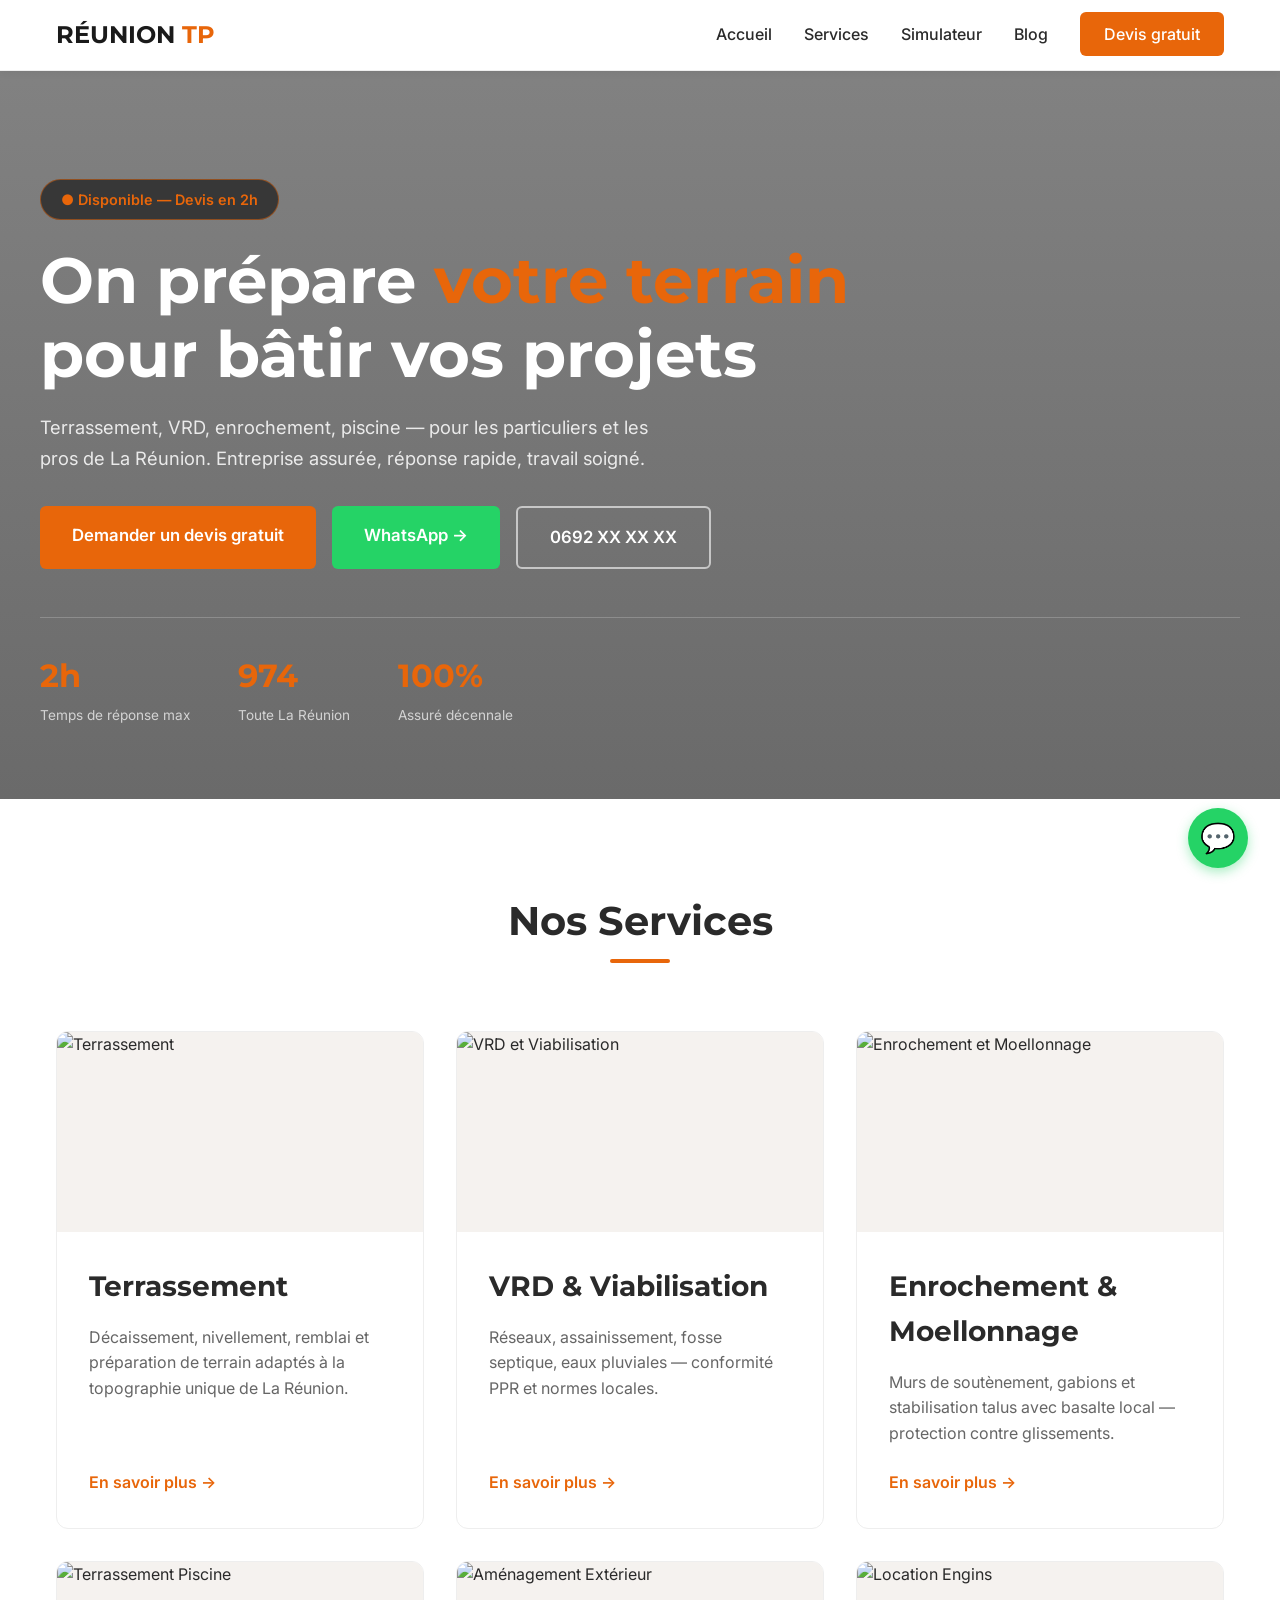
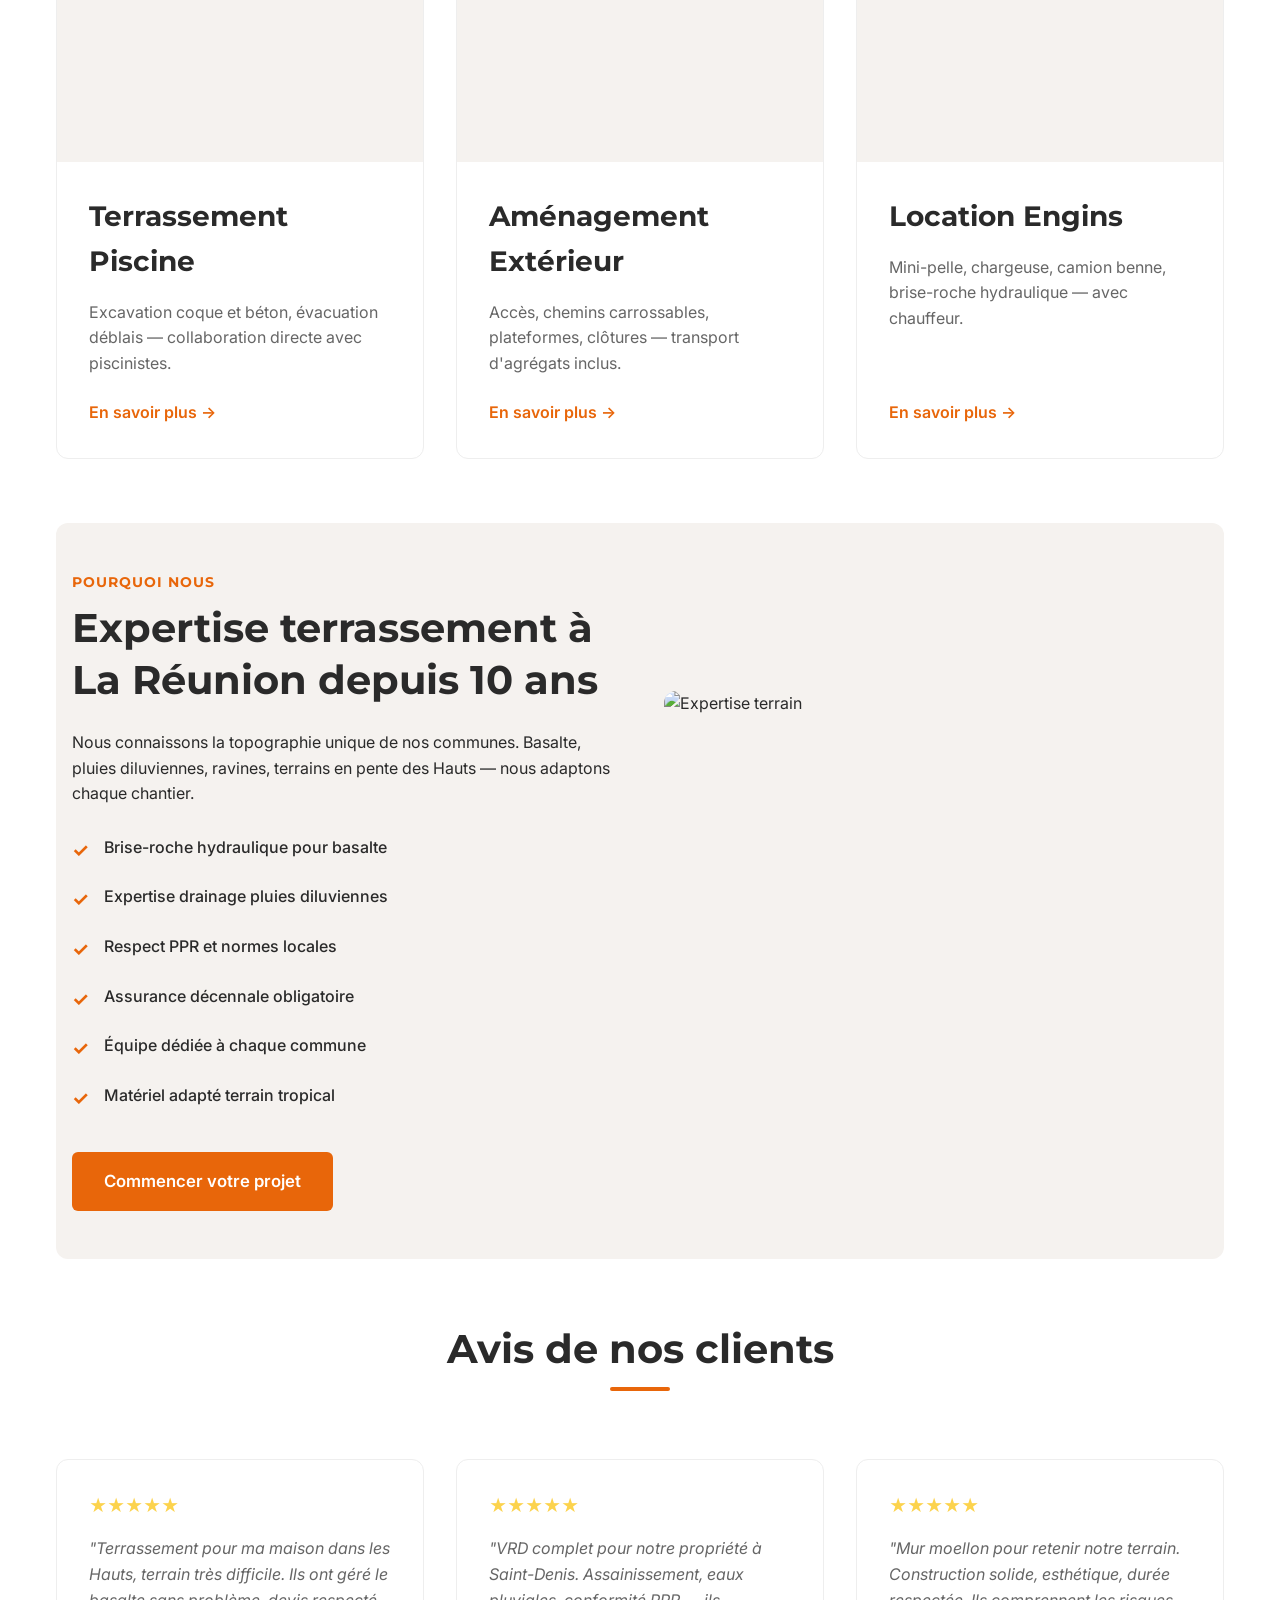
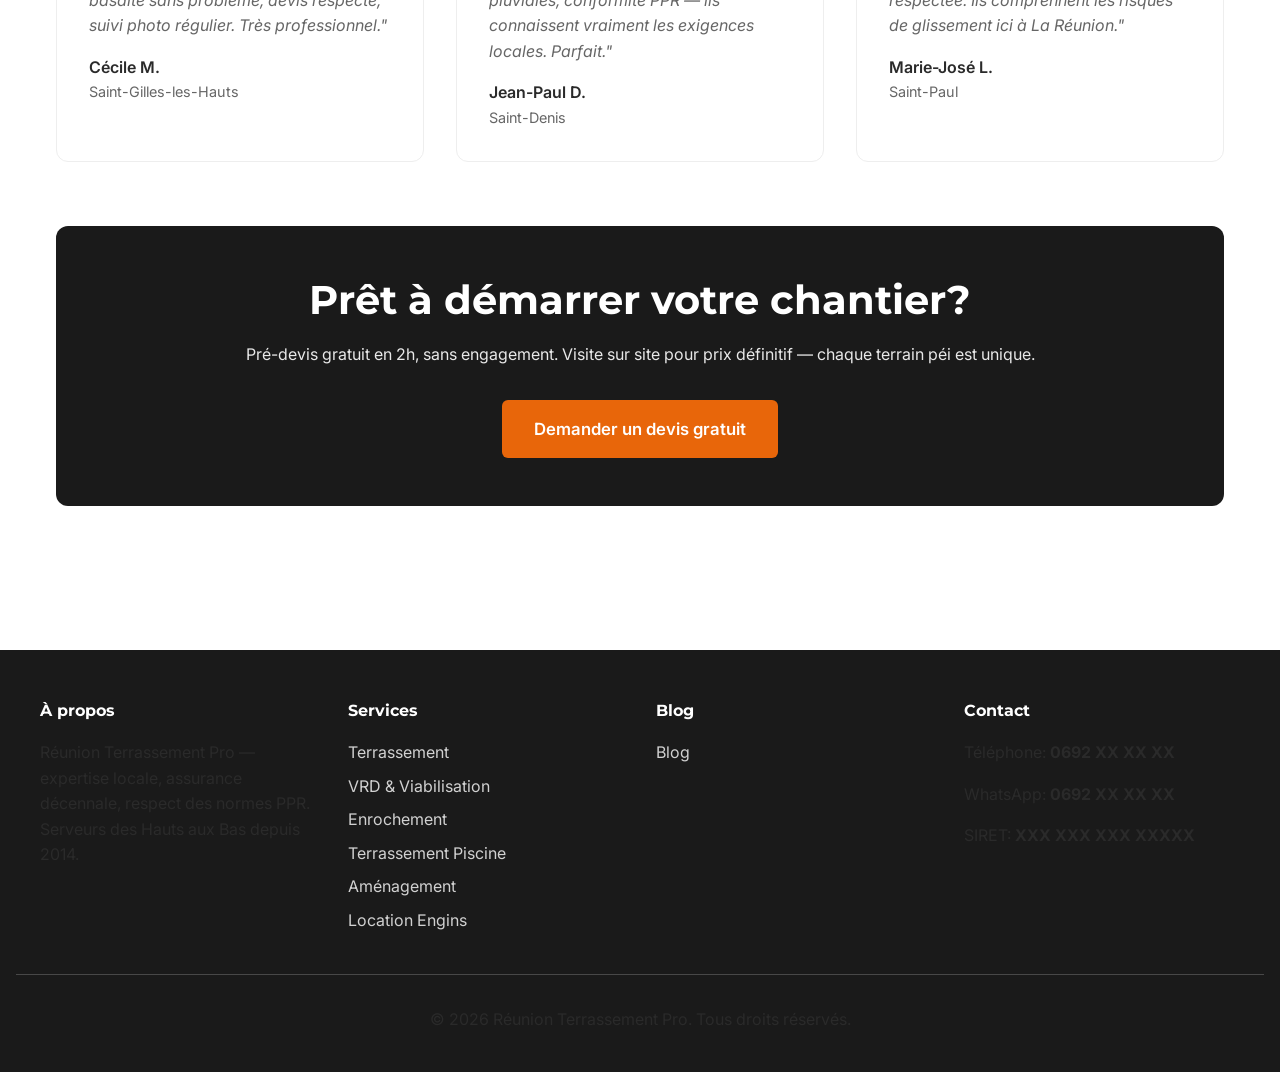
==== commit be188d6a: "feat: new hero with badge, 3 CTAs, stats bar + fix blog links" ====
--- a/index.html
+++ b/index.html
@@ -64,37 +64,30 @@
   <!-- Hero Section -->
   <section class="hero">
     <div class="hero-content">
-      <h1>On prépare votre terrain</h1>
-      <p>Terrassement, VRD, viabilisation — expertise locale, assurance décennale, pré-devis en 2h</p>
-      <a href="devis.html" class="hero-cta">Demander un devis gratuit</a>
+      <div class="hero-badge">● Disponible — Devis en 2h</div>
+      <h1>On prépare <span class="text-orange">votre terrain</span><br>pour bâtir vos projets</h1>
+      <p>Terrassement, VRD, enrochement, piscine — pour les particuliers et les pros de La Réunion. Entreprise assurée, réponse rapide, travail soigné.</p>
+      <div class="hero-buttons">
+        <a href="devis.html" class="hero-cta">Demander un devis gratuit</a>
+        <a href="https://wa.me/269200000000?text=Bonjour%20RTP,%20je%20souhaite%20un%20devis%20pour..." class="hero-cta hero-whatsapp">WhatsApp →</a>
+        <a href="tel:+262692000000" class="hero-cta hero-phone">0692 XX XX XX</a>
+      </div>
+      <div class="hero-stats">
+        <div class="hero-stat">
+          <span class="hero-stat-number">2h</span>
+          <span class="hero-stat-label">Temps de réponse max</span>
+        </div>
+        <div class="hero-stat">
+          <span class="hero-stat-number">974</span>
+          <span class="hero-stat-label">Toute La Réunion</span>
+        </div>
+        <div class="hero-stat">
+          <span class="hero-stat-number">100%</span>
+          <span class="hero-stat-label">Assuré décennale</span>
+        </div>
+      </div>
     </div>
   </section>
-
-  <!-- Trust Bar -->
-  <div class="trust-bar">
-    <div class="trust-container">
-      <div class="trust-item">
-        <div class="trust-icon">🏛️</div>
-        <h4>Assurance Décennale</h4>
-        <p>Garantie professionnelle</p>
-      </div>
-      <div class="trust-item">
-        <div class="trust-icon">⚡</div>
-        <h4>Pré-devis en 2h</h4>
-        <p>Estimation rapide, visite sur site pour prix définitif</p>
-      </div>
-      <div class="trust-item">
-        <div class="trust-icon">📸</div>
-        <h4>Suivi Photo</h4>
-        <p>Transparence totale</p>
-      </div>
-      <div class="trust-item">
-        <div class="trust-icon">💬</div>
-        <h4>WhatsApp 24/7</h4>
-        <p>Disponible immédiatement</p>
-      </div>
-    </div>
-  </div>
 
   <!-- Services Section -->
   <div class="main-container">
--- a/styles.css
+++ b/styles.css
@@ -1,4 +1,4 @@
-/* === RÃUNION TERRASSEMENT PRO - Global Styles === */
+/* === RÉUNION TERRASSEMENT PRO - Global Styles === */
 
 /* Variables */
 :root {
@@ -143,14 +143,13 @@
   display: none;
   position: absolute;
   background-color: #FFFFFF;
-  min-width: 220px;
-  box-shadow: 0 8px 24px rgba(0,0,0,0.12);
-  z-index: 1001;
-  border-radius: 8px;
+  min-width: 200px;
+  box-shadow: 0 8px 16px rgba(0,0,0,0.1);
+  z-index: 1;
+  border-radius: 6px;
   top: 100%;
   left: 0;
-  padding-top: 6px;
-  border: 1px solid rgba(0,0,0,0.08);
+  border: 1px solid var(--border-light);
 }
 
 .dropdown-content a {
@@ -222,47 +221,151 @@
 
 /* Hero Section */
 .hero {
-  background: linear-gradient(rgba(26, 26, 26, 0.6), rgba(26, 26, 26, 0.6)),
-              url('https://images.unsplash.com/photo-1748848436533-f7583dce22b6?w=1200&h=600&fit=crop') center/cover;
+  background: linear-gradient(rgba(26, 26, 26, 0.55), rgba(26, 26, 26, 0.65)),
+              url('https://images.unsplash.com/photo-1748848436533-f7583dce22b6?w=1400&h=800&fit=crop') center/cover;
   color: #FFFFFF;
-  padding: clamp(3rem, 10vh, 8rem) 1rem;
-  text-align: center;
+  padding: clamp(4rem, 12vh, 8rem) 1rem clamp(3rem, 8vh, 5rem);
+  text-align: left;
   position: relative;
-  min-height: 500px;
+  min-height: 600px;
   display: flex;
   align-items: center;
-  justify-content: center;
 }
 
 .hero-content {
-  max-width: 800px;
+  max-width: 1200px;
+  margin: 0 auto;
+  width: 100%;
   z-index: 10;
+}
+
+.hero-badge {
+  display: inline-block;
+  background: rgba(26, 26, 26, 0.7);
+  border: 1px solid rgba(232, 102, 10, 0.5);
+  color: var(--primary-orange);
+  padding: 0.5rem 1.25rem;
+  border-radius: 50px;
+  font-size: 0.9rem;
+  font-weight: 600;
+  margin-bottom: 1.5rem;
+  backdrop-filter: blur(4px);
 }
 
 .hero h1 {
   color: #FFFFFF;
-  margin-bottom: 1rem;
+  font-size: clamp(2.2rem, 5.5vw, 4rem);
+  margin-bottom: 1.25rem;
+  line-height: 1.15;
+}
+
+.hero h1 .text-orange {
+  color: var(--primary-orange);
 }
 
 .hero p {
-  color: #FFFFFF;
-  font-size: 1.1rem;
+  color: rgba(255, 255, 255, 0.85);
+  font-size: 1.15rem;
   margin-bottom: 2rem;
+  max-width: 650px;
+  line-height: 1.7;
+}
+
+.hero-buttons {
+  display: flex;
+  flex-wrap: wrap;
+  gap: 1rem;
+  margin-bottom: 3rem;
 }
 
 .hero-cta {
   background: var(--primary-orange);
   color: #FFFFFF;
-  padding: 1rem 2.5rem;
+  padding: 1rem 2rem;
   border-radius: 6px;
   font-weight: 600;
   font-size: 1.05rem;
-  transition: background 0.3s ease;
+  transition: background 0.3s ease, transform 0.2s ease;
   display: inline-block;
+  text-align: center;
 }
 
 .hero-cta:hover {
   background: var(--dark-black);
+  color: #FFFFFF;
+  transform: translateY(-2px);
+}
+
+.hero-whatsapp {
+  background: #25D366;
+}
+
+.hero-whatsapp:hover {
+  background: #1da851;
+}
+
+.hero-phone {
+  background: transparent;
+  border: 2px solid rgba(255, 255, 255, 0.6);
+}
+
+.hero-phone:hover {
+  background: rgba(255, 255, 255, 0.15);
+  border-color: #FFFFFF;
+}
+
+/* Hero Stats */
+.hero-stats {
+  display: flex;
+  gap: 3rem;
+  padding-top: 2rem;
+  border-top: 1px solid rgba(255, 255, 255, 0.2);
+}
+
+.hero-stat {
+  display: flex;
+  flex-direction: column;
+  gap: 0.25rem;
+}
+
+.hero-stat-number {
+  font-family: 'Montserrat', sans-serif;
+  font-size: 2rem;
+  font-weight: 700;
+  color: var(--primary-orange);
+}
+
+.hero-stat-label {
+  font-size: 0.85rem;
+  color: rgba(255, 255, 255, 0.7);
+}
+
+@media (max-width: 768px) {
+  .hero {
+    min-height: auto;
+    padding: 3rem 1rem 2rem;
+  }
+
+  .hero h1 {
+    font-size: 1.8rem;
+  }
+
+  .hero-buttons {
+    flex-direction: column;
+    margin-bottom: 2rem;
+  }
+
+  .hero-cta {
+    text-align: center;
+  }
+
+  .hero-stats {
+    gap: 1.5rem;
+  }
+
+  .hero-stat-number {
+    font-size: 1.5rem;
+  }
 }
 
 /* Trust Bar */
@@ -444,7 +547,7 @@
 }
 
 .why-us-list li::before {
-  content: 'â';
+  content: '✓';
   position: absolute;
   left: 0;
   color: var(--primary-orange);
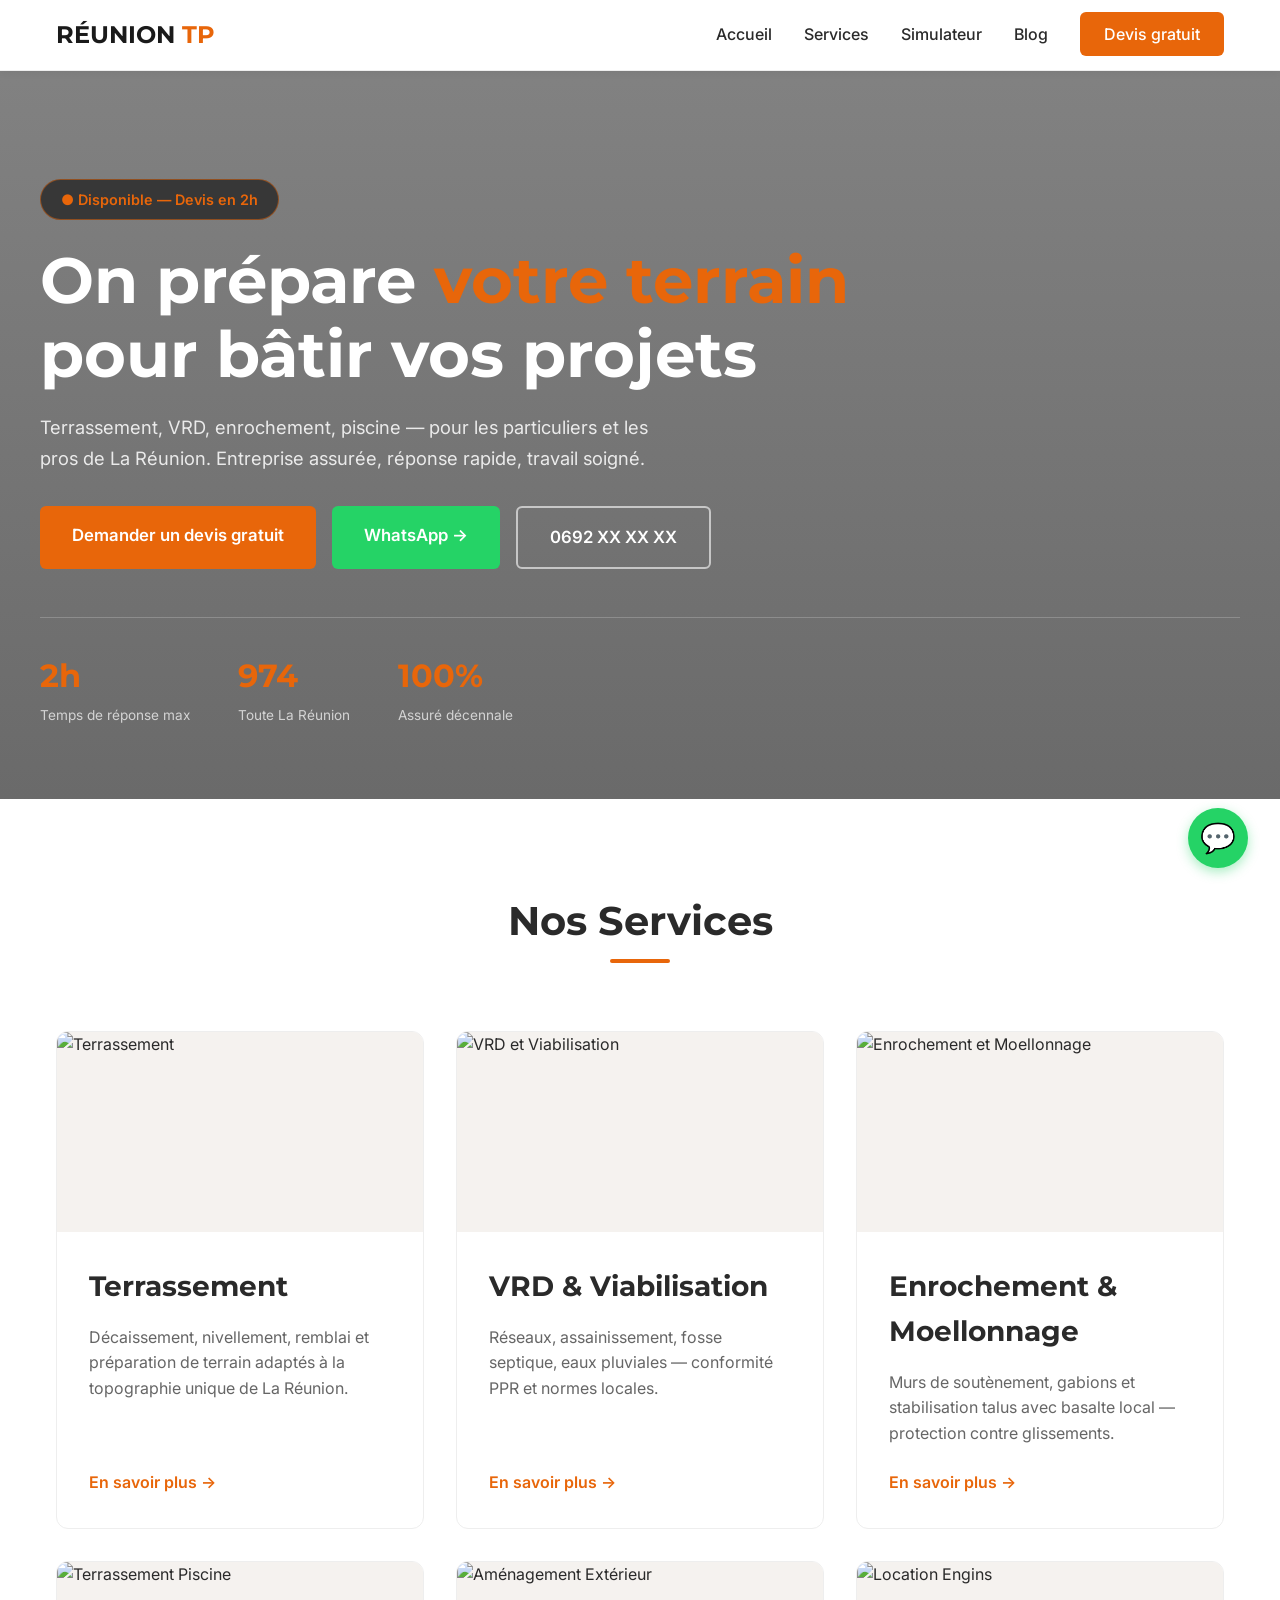
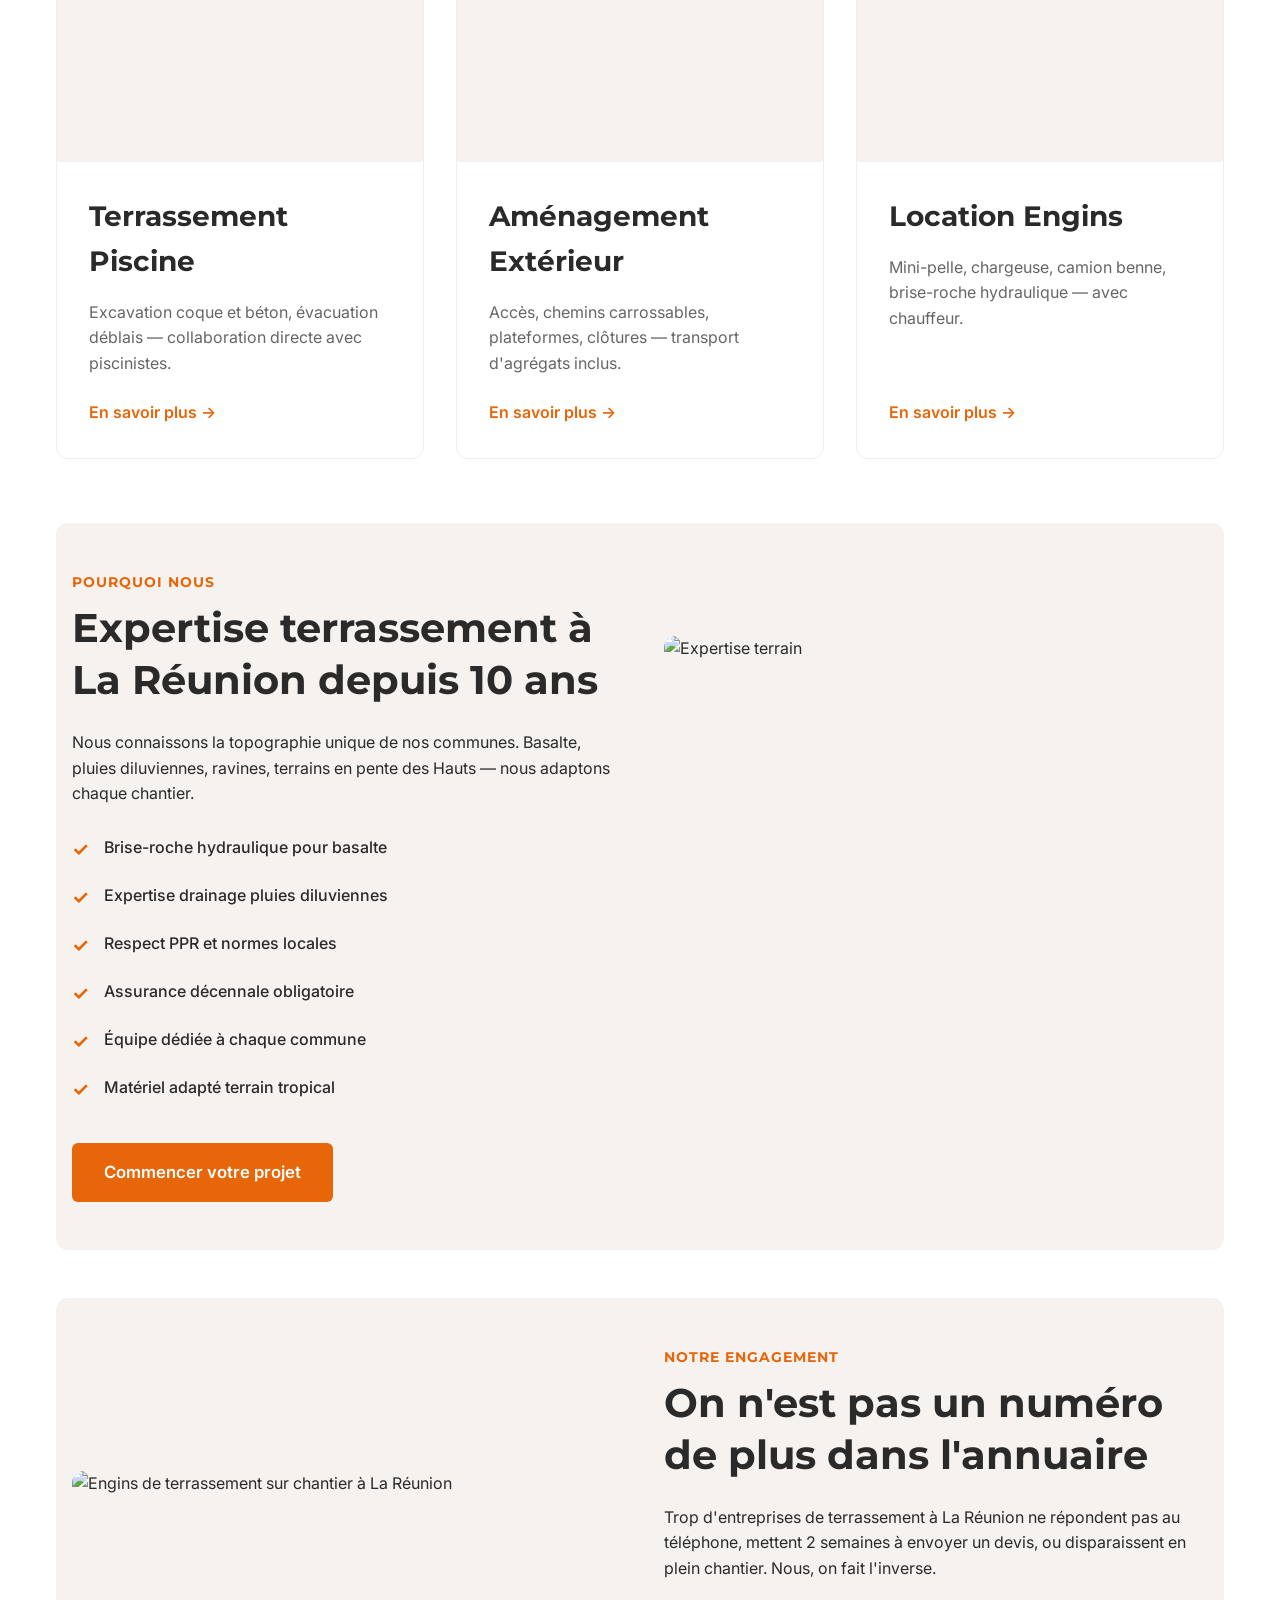
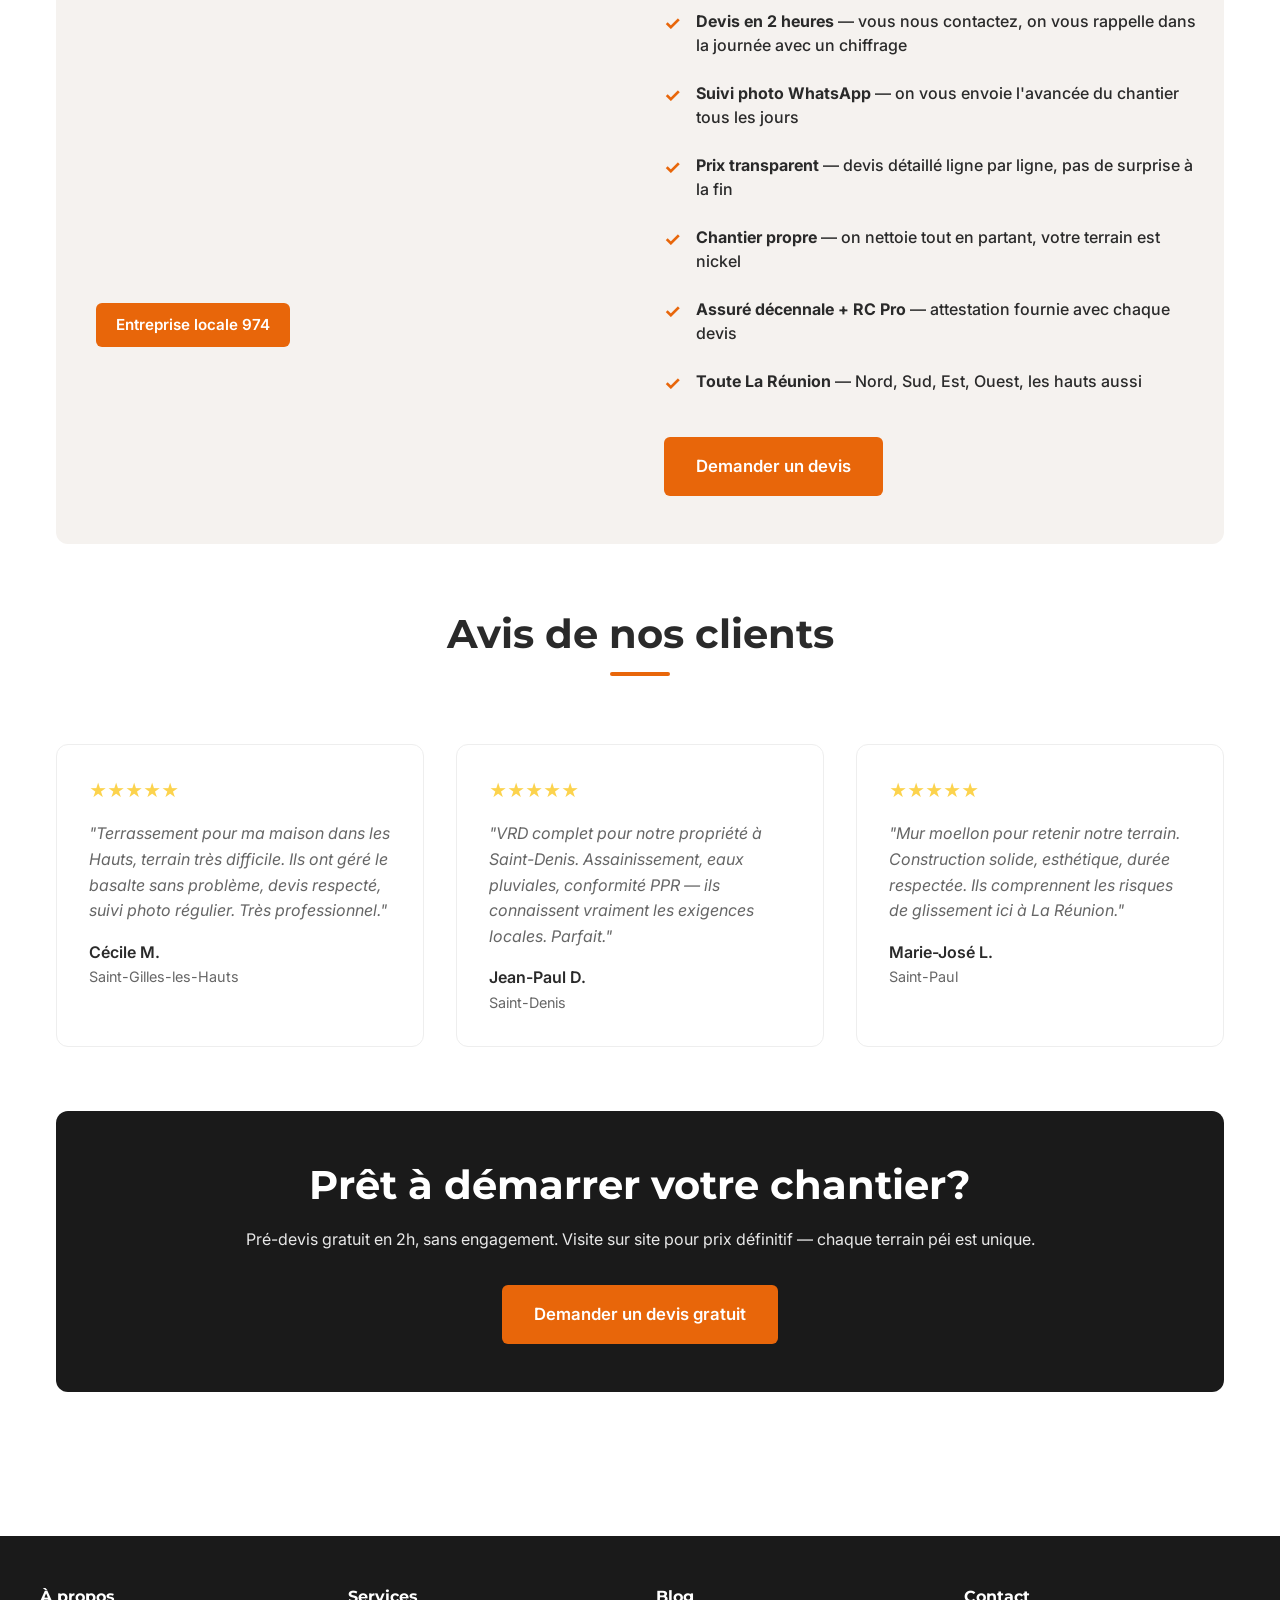
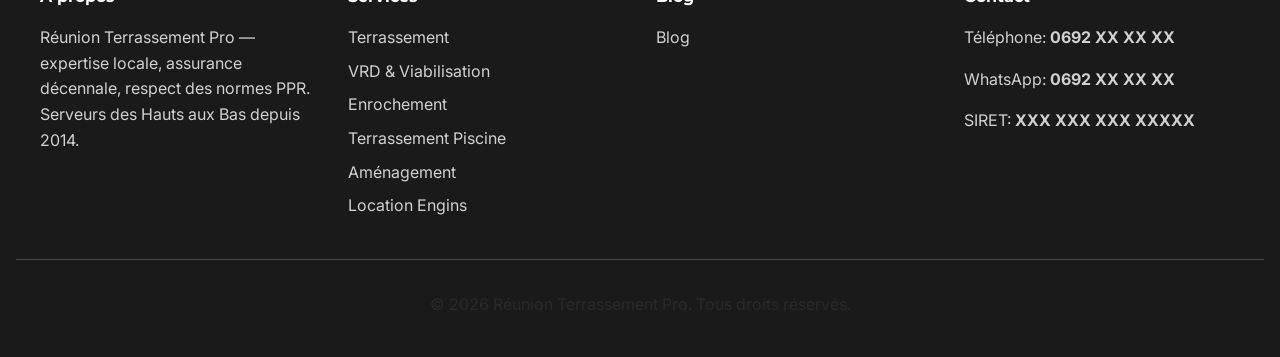
==== commit 748ecf1f: "Update index.html: add engagement section, hero badge/CTAs/stats" ====
--- a/index.html
+++ b/index.html
@@ -152,7 +152,7 @@
       </div>
     </section>
 
-    <!-- Why Us Section -->
+    <!-- Why Us Section - Expertise -->
     <section class="why-us">
       <div class="why-us-grid">
         <div class="why-us-content">
@@ -173,6 +173,30 @@
       </div>
     </section>
 
+    <!-- Engagement Section -->
+    <section class="why-us why-us-reverse">
+      <div class="why-us-grid">
+        <div class="why-us-image-wrapper">
+          <img src="https://images.unsplash.com/photo-1652922660696-60c68ec51582?w=600&h=700&fit=crop" alt="Engins de terrassement sur chantier à La Réunion" class="why-us-image">
+          <div class="why-us-image-badge">Entreprise locale 974</div>
+        </div>
+        <div class="why-us-content">
+          <h3>Notre engagement</h3>
+          <h2>On n'est pas un numéro de plus dans l'annuaire</h2>
+          <p>Trop d'entreprises de terrassement à La Réunion ne répondent pas au téléphone, mettent 2 semaines à envoyer un devis, ou disparaissent en plein chantier. Nous, on fait l'inverse.</p>
+          <ul class="why-us-list">
+            <li><strong>Devis en 2 heures</strong> — vous nous contactez, on vous rappelle dans la journée avec un chiffrage</li>
+            <li><strong>Suivi photo WhatsApp</strong> — on vous envoie l'avancée du chantier tous les jours</li>
+            <li><strong>Prix transparent</strong> — devis détaillé ligne par ligne, pas de surprise à la fin</li>
+            <li><strong>Chantier propre</strong> — on nettoie tout en partant, votre terrain est nickel</li>
+            <li><strong>Assuré décennale + RC Pro</strong> — attestation fournie avec chaque devis</li>
+            <li><strong>Toute La Réunion</strong> — Nord, Sud, Est, Ouest, les hauts aussi</li>
+          </ul>
+          <a href="devis.html" class="hero-cta">Demander un devis</a>
+        </div>
+      </div>
+    </section>
+
     <!-- Testimonials -->
     <section class="testimonials">
       <div class="section-header">
--- a/styles.css
+++ b/styles.css
@@ -514,11 +514,27 @@
   align-items: center;
 }
 
+.why-us-image-wrapper {
+  position: relative;
+}
+
 .why-us-image {
   width: 100%;
-  height: 400px;
+  height: 500px;
   border-radius: 12px;
   object-fit: cover;
+}
+
+.why-us-image-badge {
+  position: absolute;
+  bottom: 1.5rem;
+  left: 1.5rem;
+  background: var(--primary-orange);
+  color: #FFFFFF;
+  padding: 0.6rem 1.25rem;
+  border-radius: 6px;
+  font-weight: 600;
+  font-size: 0.95rem;
 }
 
 .why-us-content h3 {
@@ -555,13 +571,22 @@
   font-size: 1.2rem;
 }
 
+.why-us-list li {
+  line-height: 1.5;
+}
+
+.why-us-reverse .why-us-grid {
+  grid-template-columns: 1fr 1fr;
+}
+
 @media (max-width: 768px) {
   .why-us-grid {
     grid-template-columns: 1fr;
+    gap: 2rem;
   }
 
   .why-us-image {
-    height: 250px;
+    height: 300px;
   }
 }
 
@@ -650,6 +675,10 @@
   color: #FFFFFF;
   margin-bottom: 1rem;
   font-family: 'Montserrat', sans-serif;
+}
+
+.footer-section p {
+  color: rgba(255,255,255,0.8);
 }
 
 .footer-section ul {
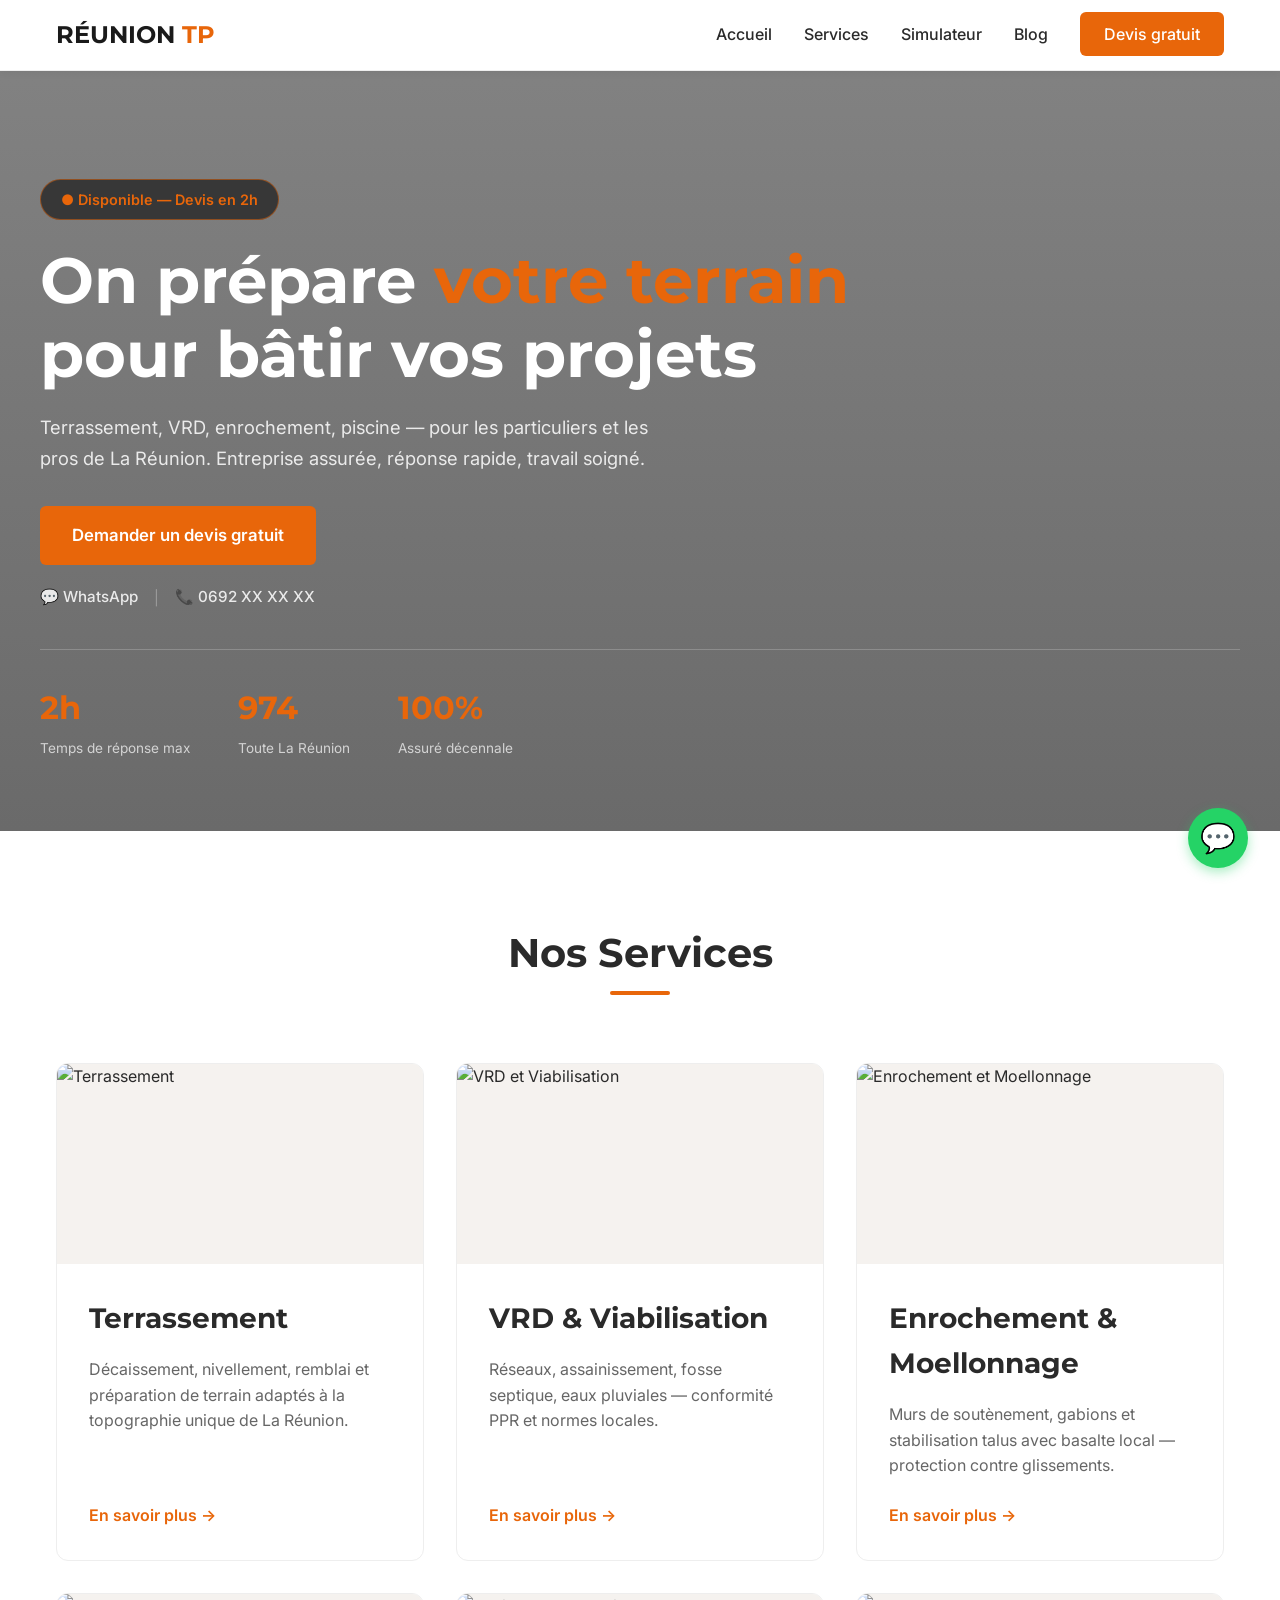
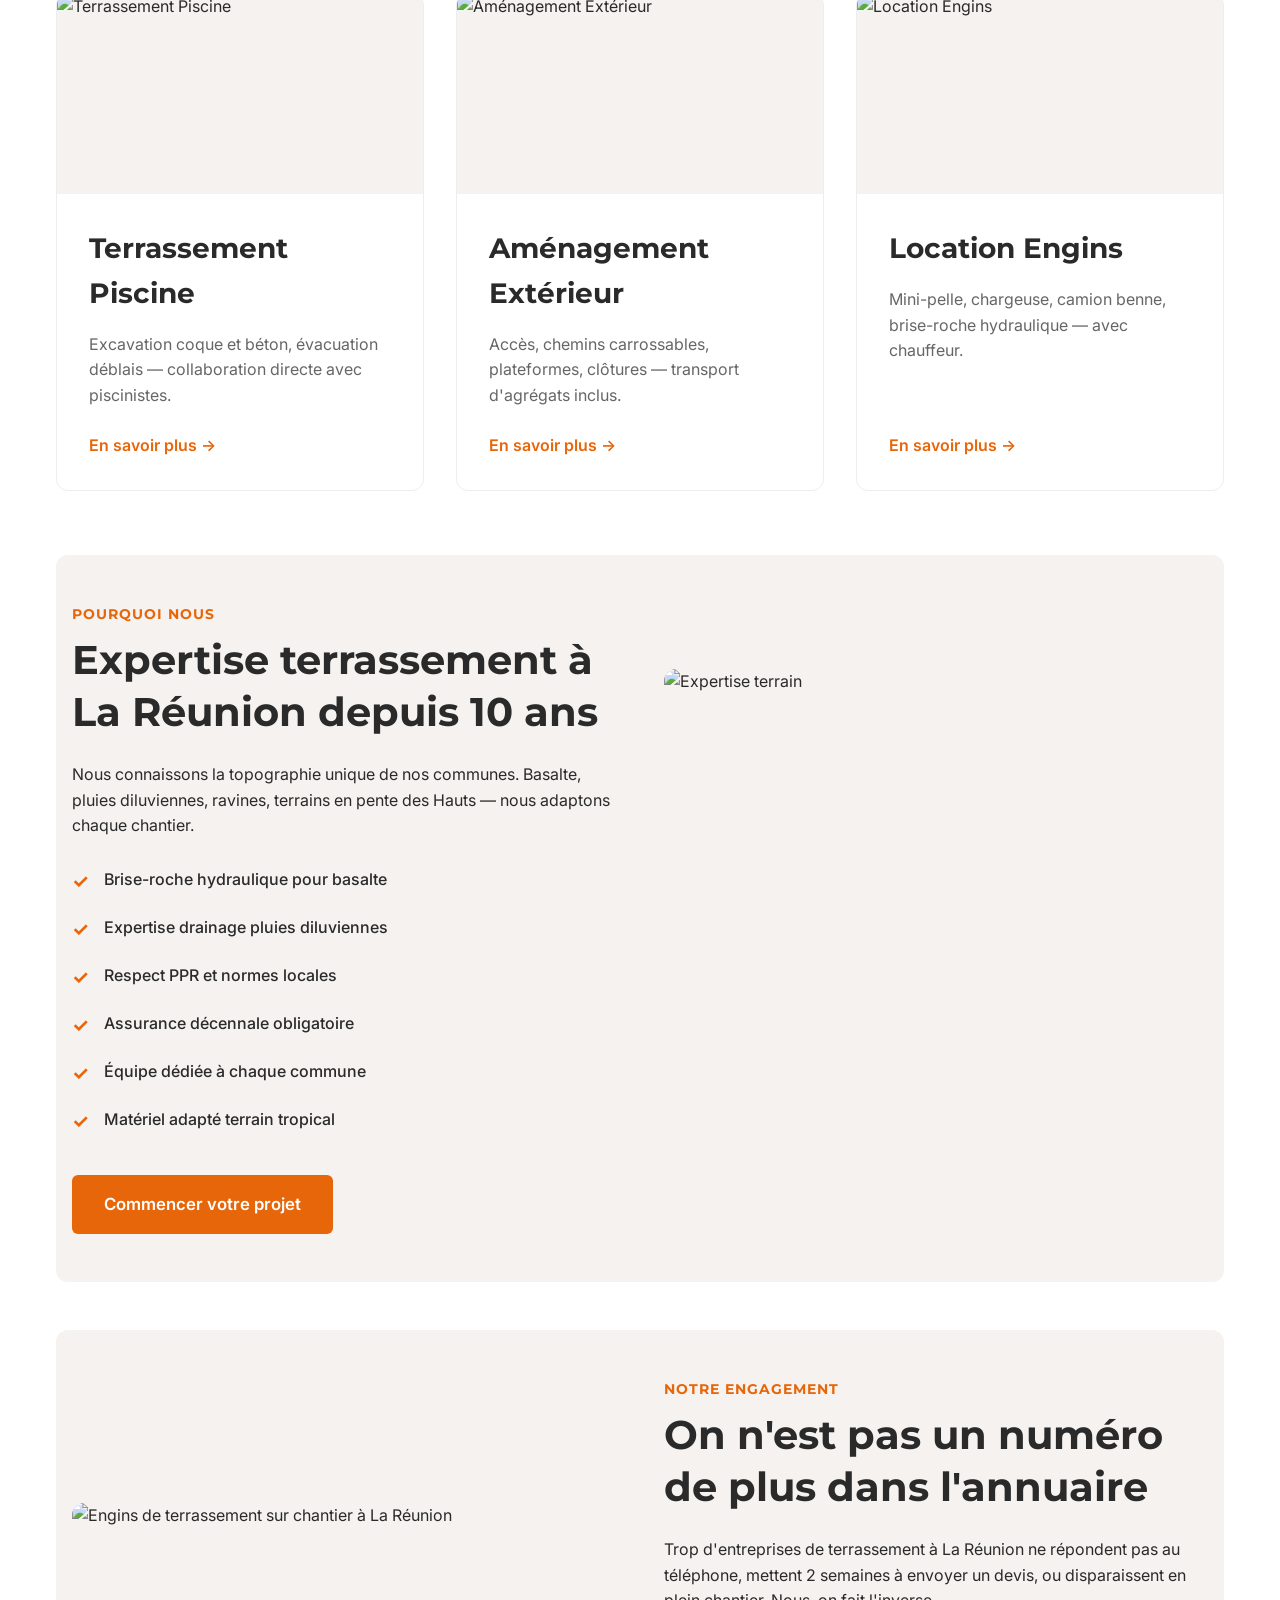
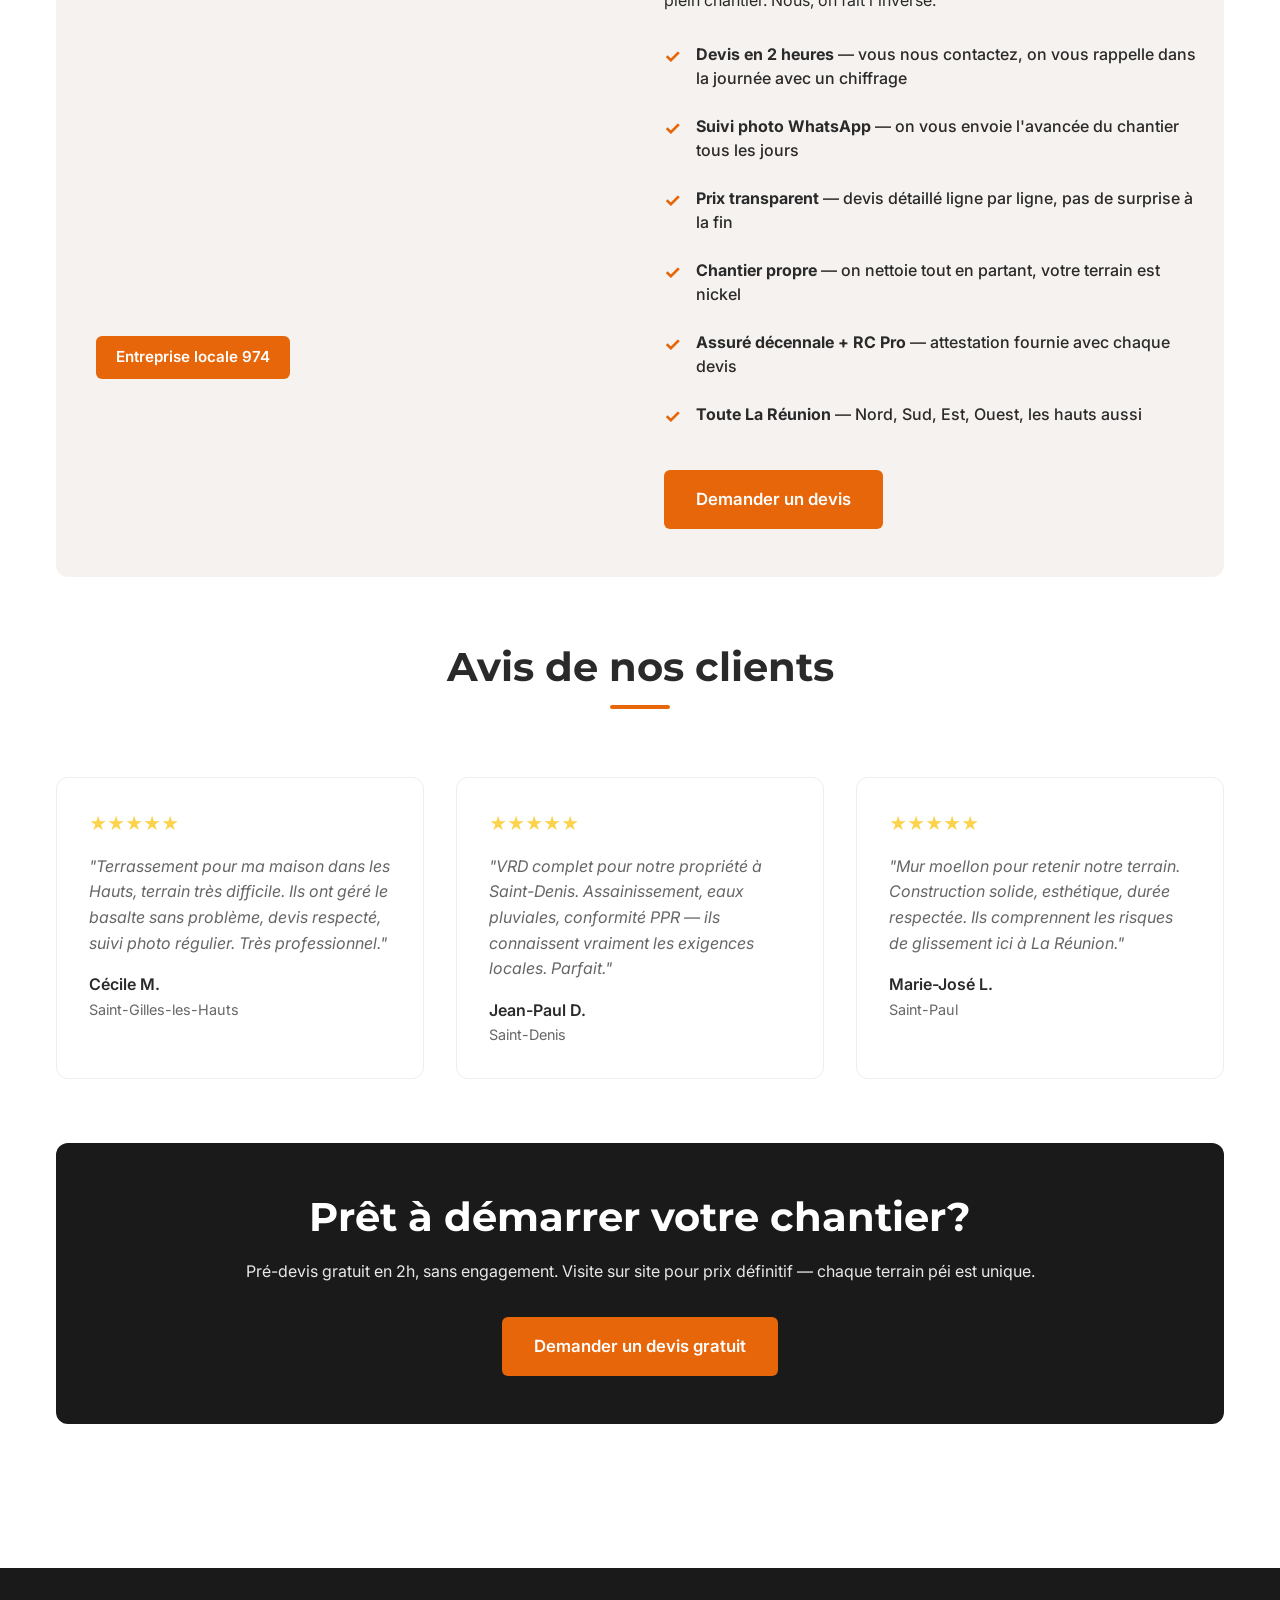
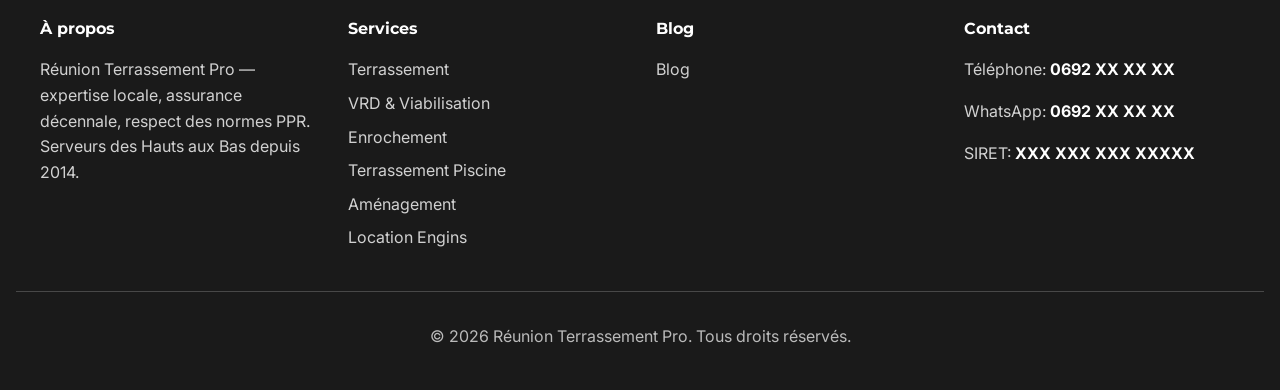
==== commit 5b6518a8: "Hero index.html: 1 CTA principal + liens secondaires WhatsApp/tel" ====
--- a/index.html
+++ b/index.html
@@ -69,8 +69,11 @@
       <p>Terrassement, VRD, enrochement, piscine — pour les particuliers et les pros de La Réunion. Entreprise assurée, réponse rapide, travail soigné.</p>
       <div class="hero-buttons">
         <a href="devis.html" class="hero-cta">Demander un devis gratuit</a>
-        <a href="https://wa.me/269200000000?text=Bonjour%20RTP,%20je%20souhaite%20un%20devis%20pour..." class="hero-cta hero-whatsapp">WhatsApp →</a>
-        <a href="tel:+262692000000" class="hero-cta hero-phone">0692 XX XX XX</a>
+      </div>
+      <div class="hero-secondary">
+        <a href="https://wa.me/269200000000?text=Bonjour%20RTP,%20je%20souhaite%20un%20devis%20pour..." class="hero-link hero-link-whatsapp">💬 WhatsApp</a>
+        <span class="hero-link-sep">|</span>
+        <a href="tel:+262692000000" class="hero-link hero-link-phone">📞 0692 XX XX XX</a>
       </div>
       <div class="hero-stats">
         <div class="hero-stat">
--- a/styles.css
+++ b/styles.css
@@ -183,39 +183,127 @@
   transition: 0.3s;
 }
 
-/* Mobile Navigation */
+/* Mobile Navigation — Modern Design */
 @media (max-width: 768px) {
+  nav {
+    background: rgba(255, 255, 255, 0.95);
+    backdrop-filter: blur(12px);
+    -webkit-backdrop-filter: blur(12px);
+    border-bottom: none;
+    box-shadow: 0 1px 12px rgba(0,0,0,0.08);
+  }
+
+  nav::before {
+    content: '';
+    position: absolute;
+    top: 0;
+    left: 0;
+    right: 0;
+    height: 3px;
+    background: linear-gradient(90deg, var(--primary-orange), #F59E0B, var(--primary-orange));
+  }
+
+  .nav-container {
+    padding: 0.85rem 1.25rem;
+    position: relative;
+  }
+
+  .logo {
+    font-size: 1.3rem;
+    letter-spacing: -0.5px;
+    position: relative;
+  }
+
+  .logo::after {
+    content: '';
+    position: absolute;
+    bottom: -4px;
+    left: 0;
+    width: 100%;
+    height: 2px;
+    background: var(--primary-orange);
+    border-radius: 1px;
+    opacity: 0.4;
+  }
+
   .hamburger {
     display: flex;
+    width: 36px;
+    height: 36px;
+    align-items: center;
+    justify-content: center;
+    border-radius: 8px;
+    background: var(--light-bg);
+    transition: background 0.2s ease;
+  }
+
+  .hamburger:active {
+    background: var(--primary-orange);
+  }
+
+  .hamburger:active span {
+    background: #FFFFFF;
+  }
+
+  .hamburger span {
+    width: 20px;
+    height: 2px;
+    background: var(--dark-black);
+    margin: 3px 0;
+    border-radius: 2px;
+    transition: 0.3s;
   }
 
   .nav-links {
     display: none;
     position: absolute;
-    top: 100%;
-    left: 0;
-    right: 0;
+    top: calc(100% + 3px);
+    left: 0.75rem;
+    right: 0.75rem;
     flex-direction: column;
     background: #FFFFFF;
     gap: 0;
-    padding: 1rem 0;
-    box-shadow: 0 8px 16px rgba(0,0,0,0.1);
+    padding: 0.5rem;
+    box-shadow: 0 12px 32px rgba(0,0,0,0.15);
+    border-radius: 12px;
+    border: 1px solid rgba(0,0,0,0.06);
   }
 
   .nav-links.active {
     display: flex;
   }
 
+  .nav-links li {
+    border-bottom: none;
+  }
+
+  .nav-links li:last-child {
+    padding: 0.5rem;
+  }
+
   .nav-links a {
-    padding: 0.75rem 1.5rem;
-  }
-
-  .nav-container {
-    padding: 0.75rem 1rem;
-  }
-
-  .logo {
-    font-size: 1.25rem;
+    padding: 0.8rem 1rem;
+    display: block;
+    font-size: 0.95rem;
+    border-radius: 8px;
+    transition: background 0.2s ease;
+  }
+
+  .nav-links a:hover,
+  .nav-links a:active {
+    background: var(--light-bg);
+    color: var(--primary-orange);
+  }
+
+  .nav-links .cta-button {
+    display: block;
+    text-align: center;
+    margin: 0;
+    padding: 0.85rem 1.25rem;
+    border-radius: 8px;
+    font-size: 0.95rem;
+    background: var(--primary-orange);
+    color: #FFFFFF !important;
   }
 }
 
@@ -275,7 +363,7 @@
   display: flex;
   flex-wrap: wrap;
   gap: 1rem;
-  margin-bottom: 3rem;
+  margin-bottom: 1.25rem;
 }
 
 .hero-cta {
@@ -296,22 +384,33 @@
   transform: translateY(-2px);
 }
 
-.hero-whatsapp {
-  background: #25D366;
-}
-
-.hero-whatsapp:hover {
-  background: #1da851;
-}
-
-.hero-phone {
-  background: transparent;
-  border: 2px solid rgba(255, 255, 255, 0.6);
-}
-
-.hero-phone:hover {
-  background: rgba(255, 255, 255, 0.15);
-  border-color: #FFFFFF;
+/* Secondary contact links */
+.hero-secondary {
+  display: flex;
+  align-items: center;
+  gap: 1rem;
+  margin-bottom: 2.5rem;
+}
+
+.hero-link {
+  color: rgba(255, 255, 255, 0.85);
+  font-size: 0.95rem;
+  font-weight: 500;
+  transition: color 0.2s ease;
+  text-decoration: none;
+}
+
+.hero-link:hover {
+  color: #FFFFFF;
+}
+
+.hero-link-whatsapp:hover {
+  color: #25D366;
+}
+
+.hero-link-sep {
+  color: rgba(255, 255, 255, 0.3);
+  font-size: 0.9rem;
 }
 
 /* Hero Stats */
@@ -351,12 +450,22 @@
   }
 
   .hero-buttons {
-    flex-direction: column;
-    margin-bottom: 2rem;
+    margin-bottom: 1rem;
   }
 
   .hero-cta {
     text-align: center;
+    width: 100%;
+    padding: 1rem;
+  }
+
+  .hero-secondary {
+    margin-bottom: 2rem;
+    gap: 0.75rem;
+  }
+
+  .hero-link {
+    font-size: 0.9rem;
   }
 
   .hero-stats {
@@ -585,8 +694,34 @@
     gap: 2rem;
   }
 
+  .why-us-reverse .why-us-grid {
+    grid-template-columns: 1fr;
+  }
+
   .why-us-image {
-    height: 300px;
+    height: 280px;
+  }
+
+  .why-us {
+    padding: 2rem 1rem;
+    margin: 2rem 0;
+  }
+
+  .why-us-content h2 {
+    font-size: 1.35rem;
+  }
+
+  .why-us-list li {
+    font-size: 0.9rem;
+    padding: 0.6rem 0;
+    padding-left: 1.75rem;
+  }
+
+  .why-us-image-badge {
+    bottom: 1rem;
+    left: 1rem;
+    font-size: 0.85rem;
+    padding: 0.5rem 1rem;
   }
 }
 
@@ -678,7 +813,15 @@
 }
 
 .footer-section p {
-  color: rgba(255,255,255,0.8);
+  color: rgba(255,255,255,0.8) !important;
+}
+
+footer p {
+  color: rgba(255,255,255,0.8) !important;
+}
+
+footer strong {
+  color: #FFFFFF;
 }
 
 .footer-section ul {
@@ -703,6 +846,10 @@
   padding-top: 2rem;
   text-align: center;
   color: rgba(255,255,255,0.7);
+}
+
+.footer-bottom p {
+  color: rgba(255,255,255,0.7) !important;
 }
 
 /* Forms */
@@ -798,6 +945,16 @@
 }
 
 /* Pricing Table */
+/* Pricing Table Wrapper — enables horizontal scroll on mobile */
+.pricing-table-wrapper {
+  width: 100%;
+  overflow-x: auto;
+  -webkit-overflow-scrolling: touch;
+  margin: 2rem 0;
+  border-radius: 8px;
+  box-shadow: 0 2px 8px rgba(0,0,0,0.05);
+}
+
 .pricing-table {
   width: 100%;
   border-collapse: collapse;
@@ -813,6 +970,7 @@
   padding: 1rem;
   text-align: left;
   font-weight: 600;
+  white-space: nowrap;
 }
 
 .pricing-table td {
@@ -822,6 +980,36 @@
 
 .pricing-table tr:hover {
   background: var(--light-bg);
+}
+
+@media (max-width: 768px) {
+  /* Scrollable table container on mobile */
+  .pricing-table {
+    display: block;
+    overflow-x: auto;
+    -webkit-overflow-scrolling: touch;
+    margin: 1rem 0;
+    border-radius: 8px;
+    box-shadow: 0 1px 4px rgba(0,0,0,0.08);
+    font-size: 0.85rem;
+    position: relative;
+  }
+
+  .pricing-table th {
+    padding: 0.7rem 0.6rem;
+    font-size: 0.78rem;
+    white-space: nowrap;
+  }
+
+  .pricing-table td {
+    padding: 0.7rem 0.6rem;
+    font-size: 0.85rem;
+    white-space: nowrap;
+  }
+
+  .pricing-table tr:hover {
+    background: transparent;
+  }
 }
 
 /* FAQ */
